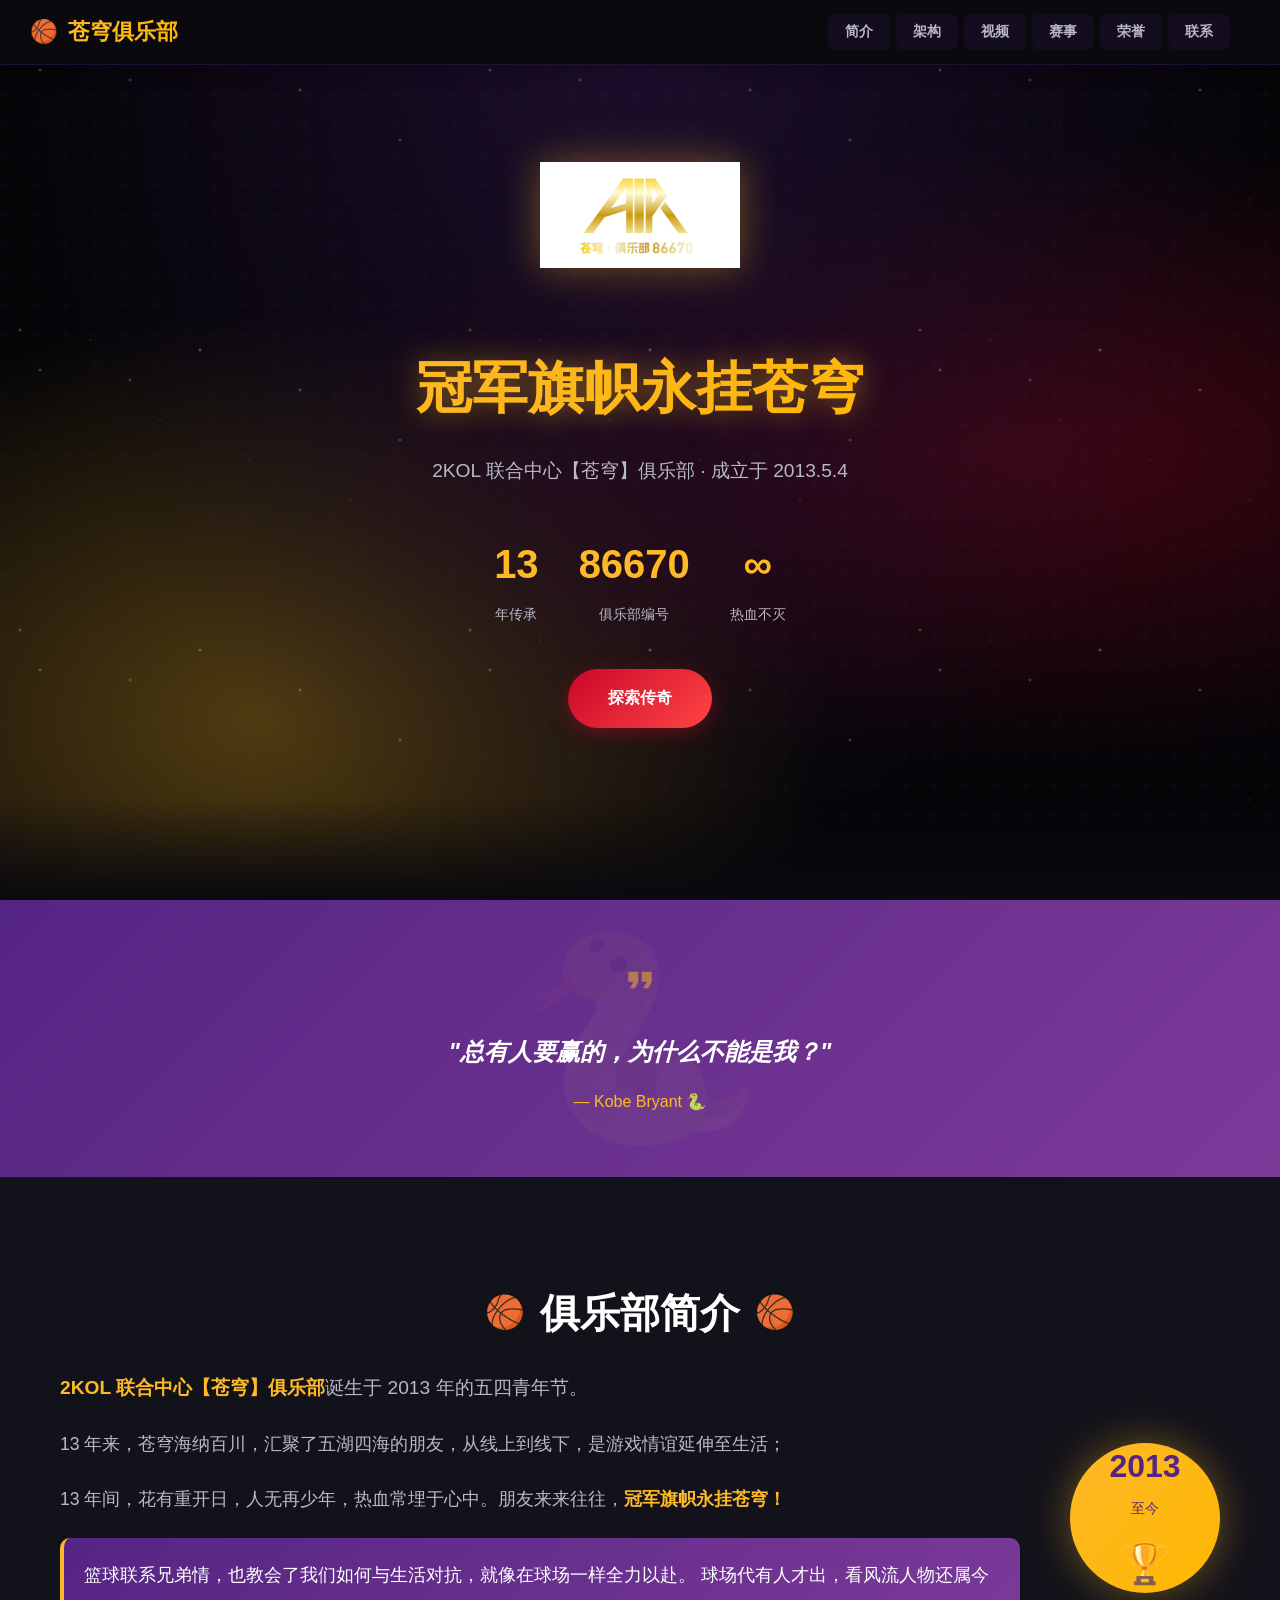
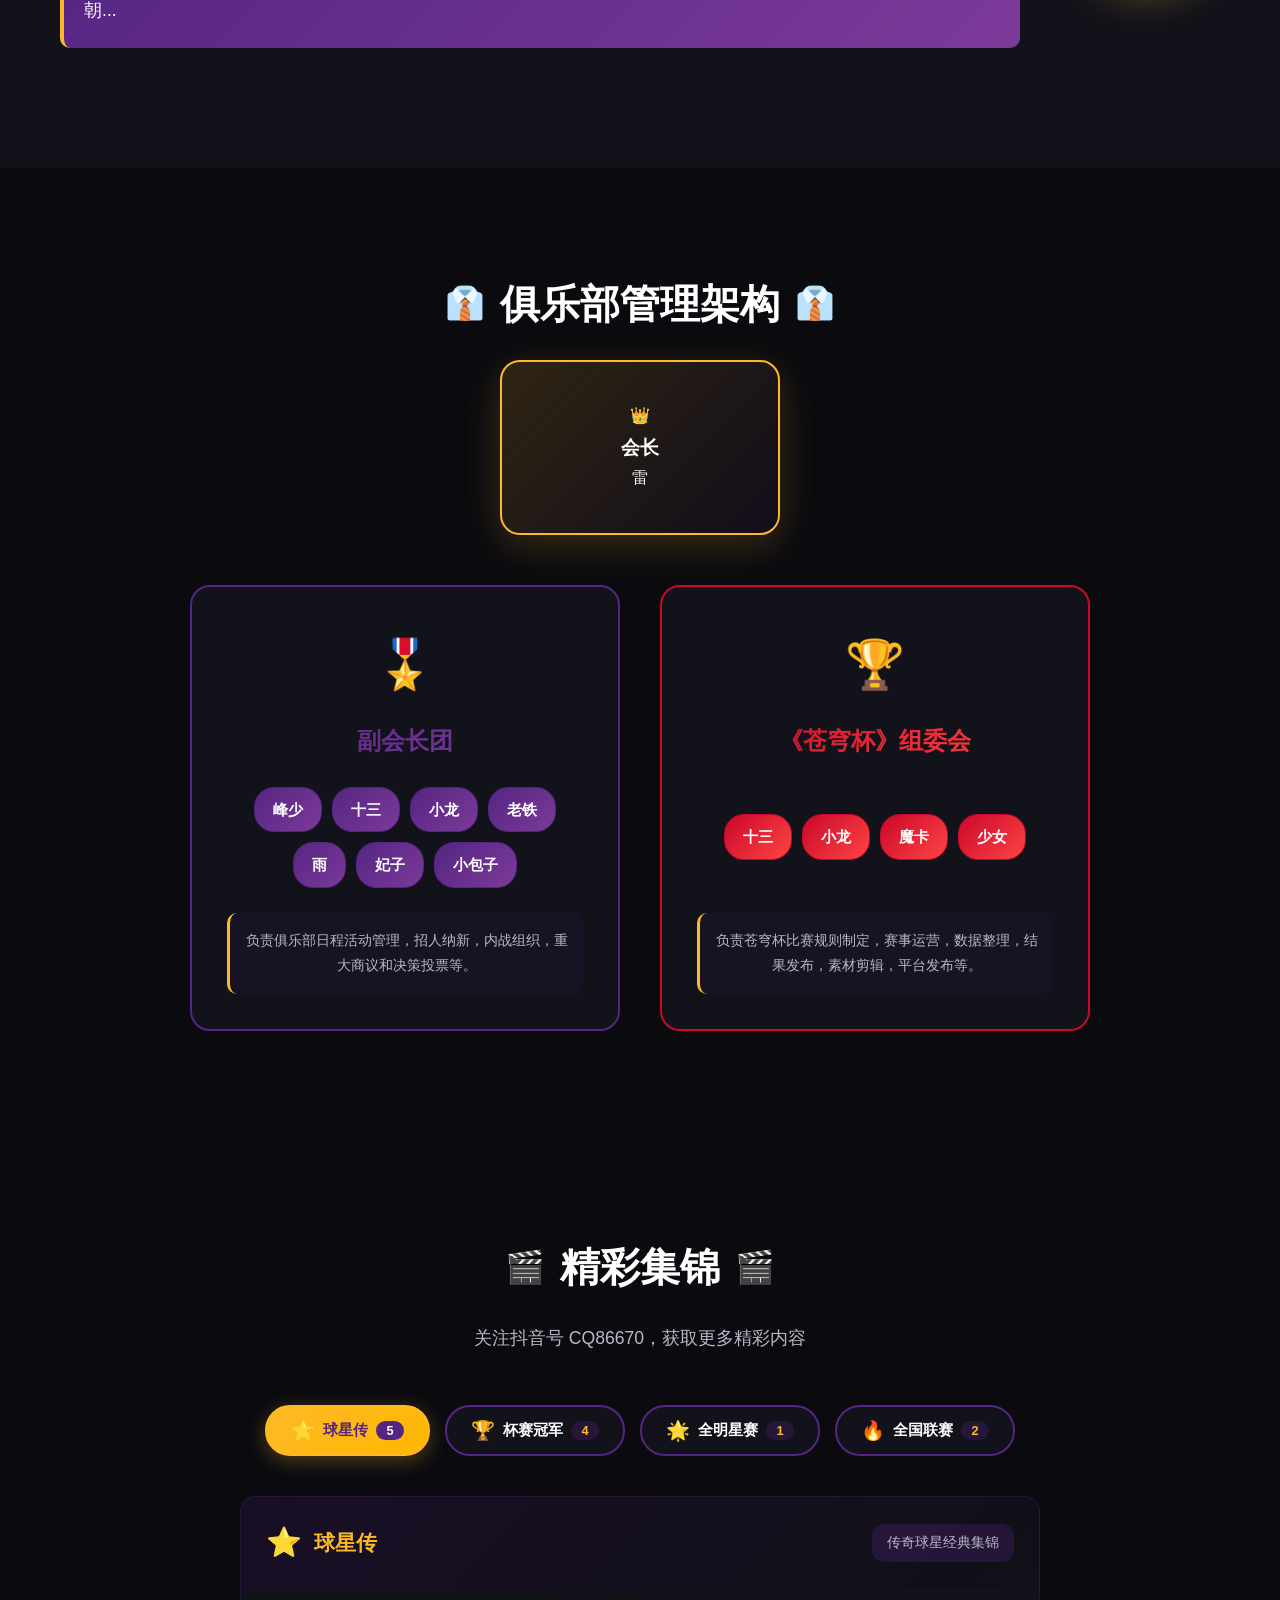
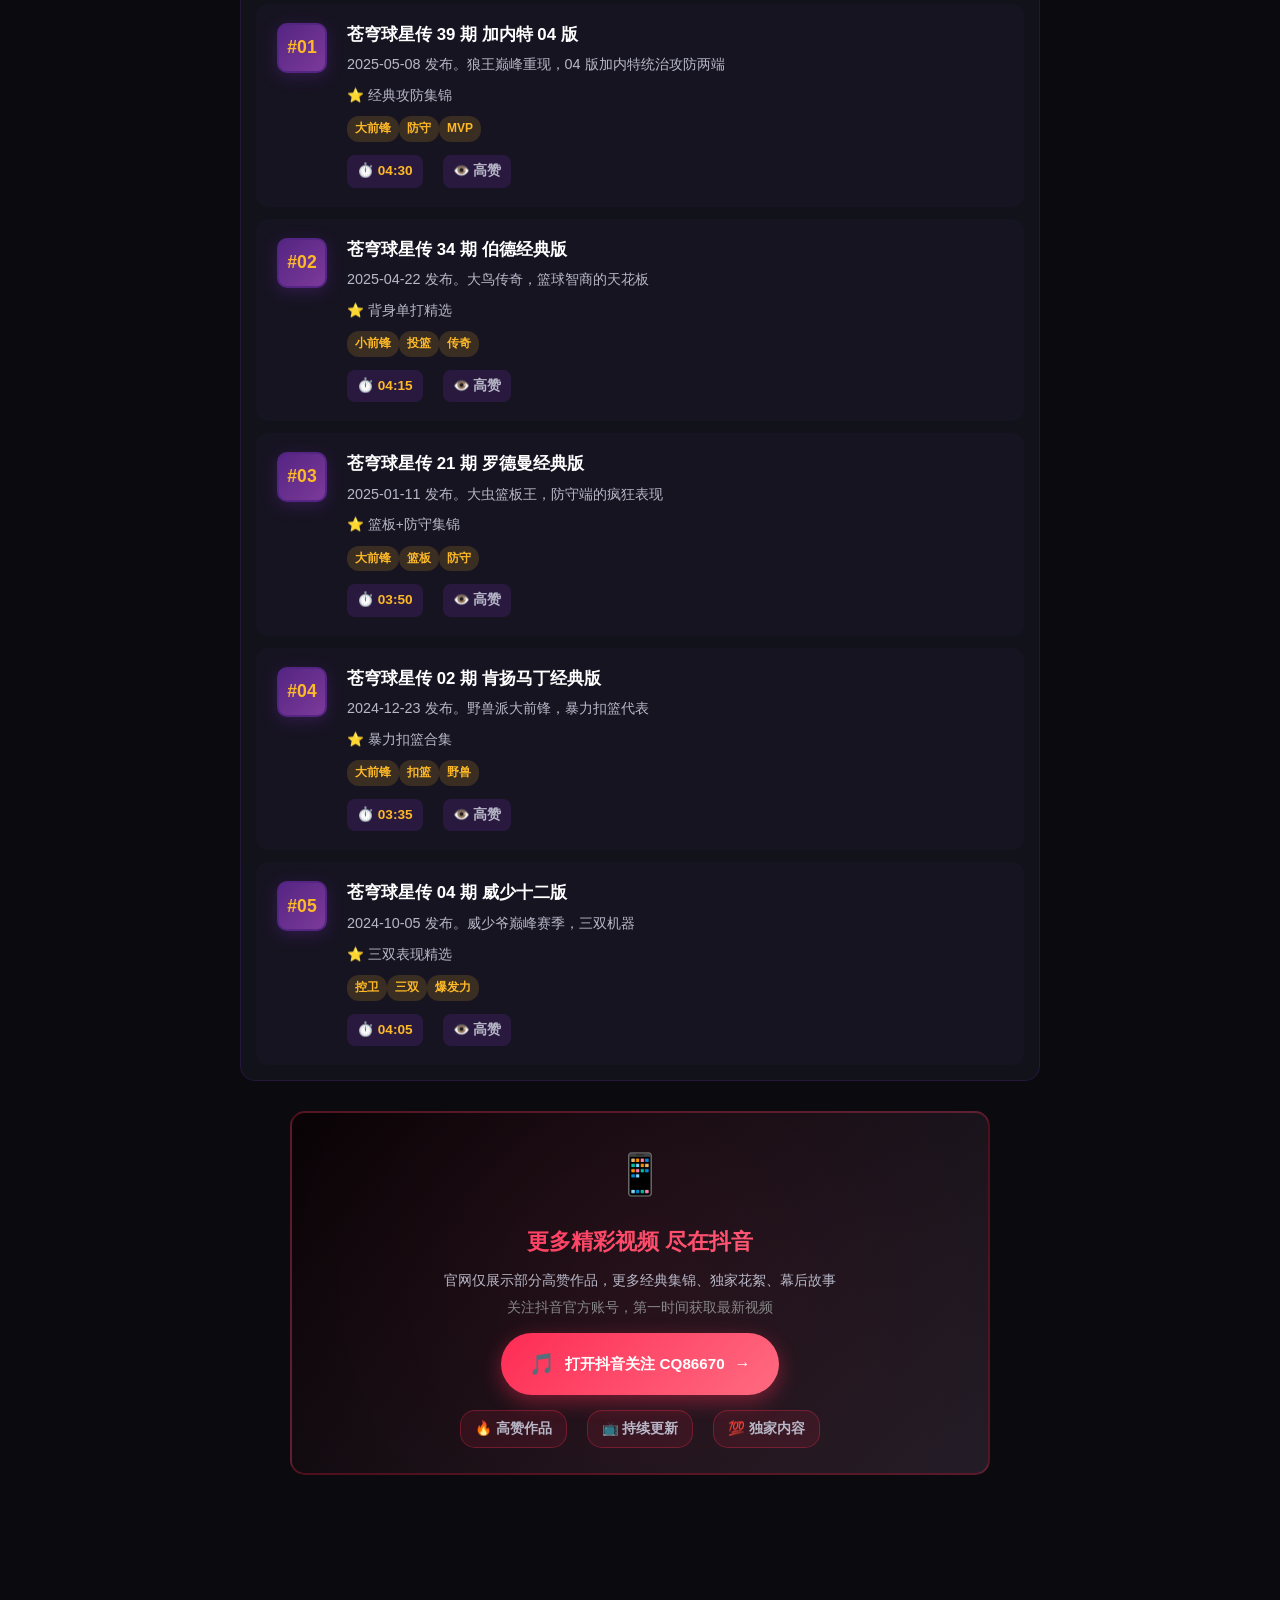
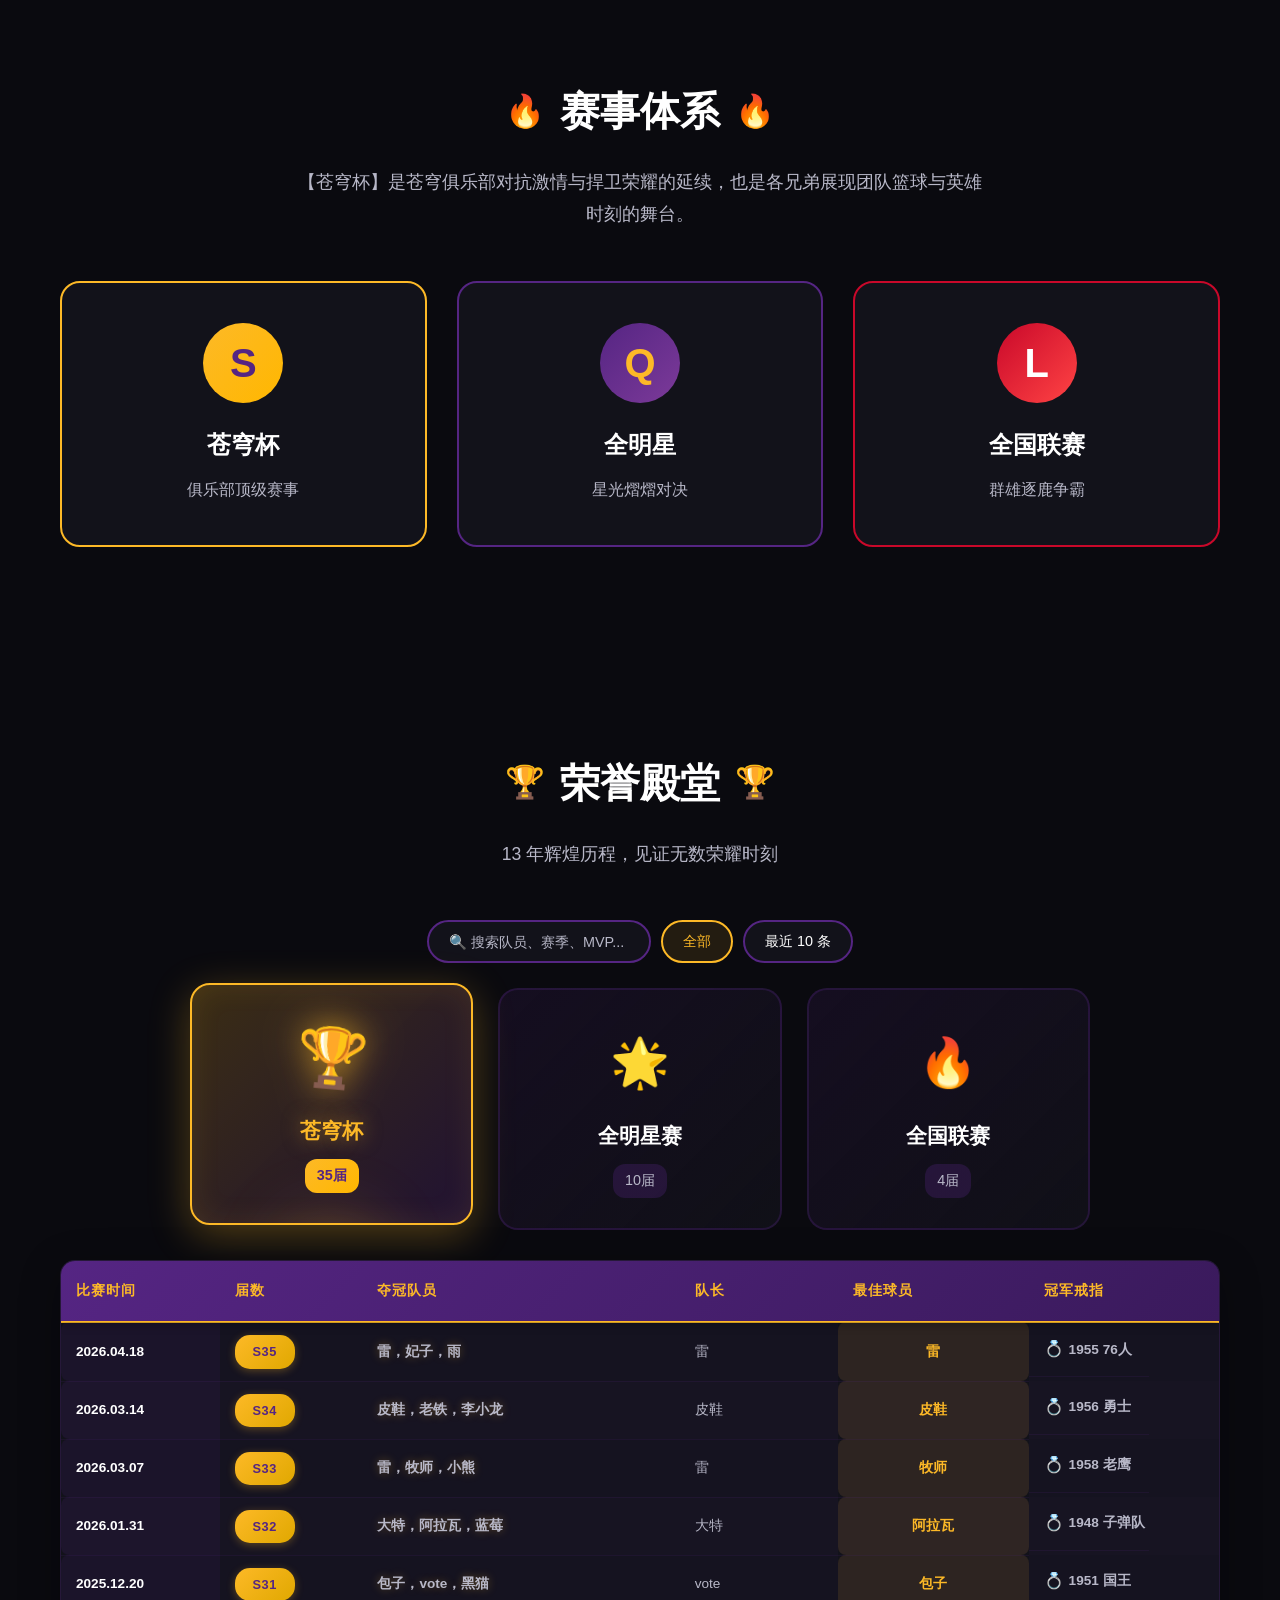
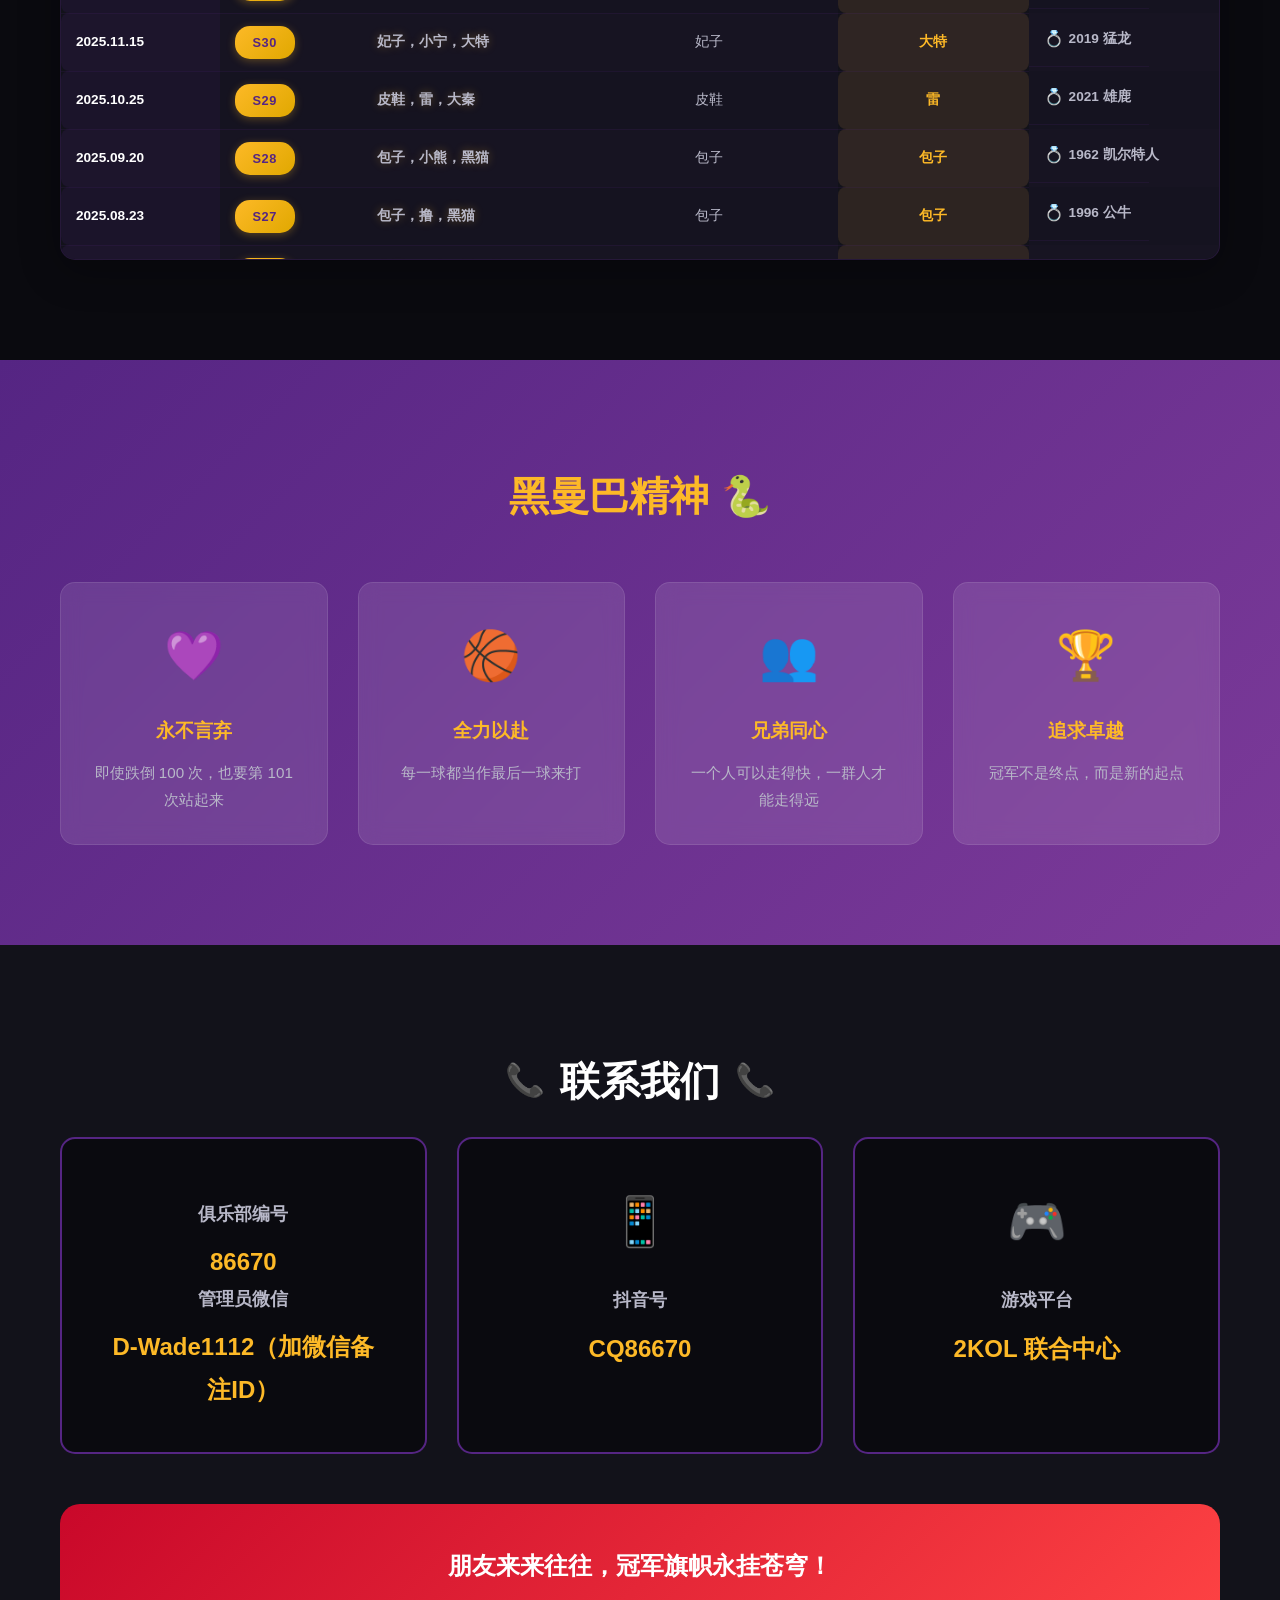
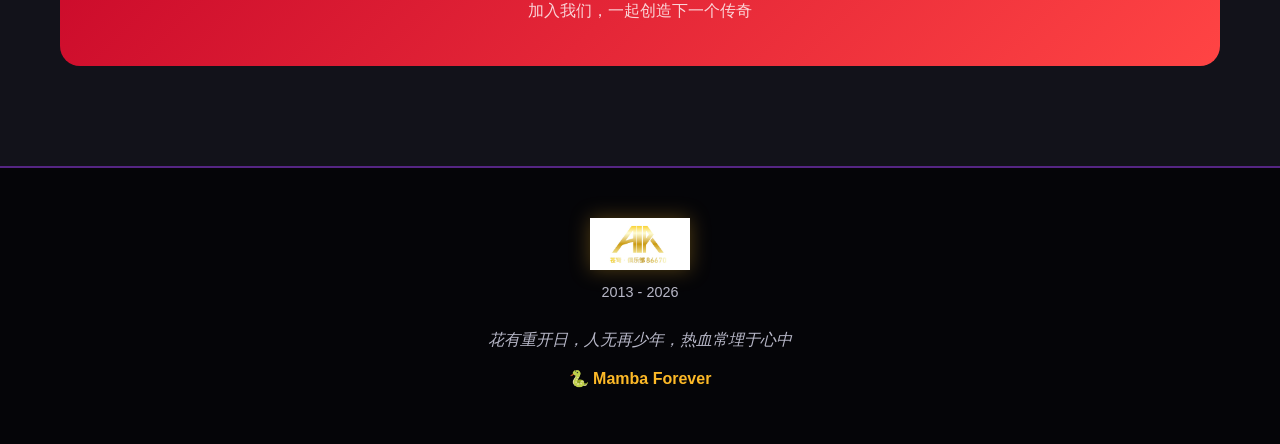
==== index.html @ 798efc1b "Update index.html" ====
<!DOCTYPE html>
<html lang="zh-CN">

<head>
    <meta charset="UTF-8">
    <meta name="viewport" content="width=device-width, initial-scale=1.0">
    <title>2KOL 联合中心【苍穹】俱乐部</title>
    <link rel="stylesheet" href="style.css">
</head>

<body>
    <!-- Loading Screen -->
    <div class="loading-screen" id="loadingScreen">
        <div class="loading-basketball">🏀</div>
        <div class="loading-text">苍穹俱乐部加载中...</div>
    </div>

    <!-- Scroll Progress Bar -->
    <div class="scroll-progress" id="scrollProgress"></div>

    <!-- Navigation Bar - 顶部固定导航 -->
    <nav class="navbar" id="navbar">
        <div class="nav-container">
            <div class="nav-logo" id="navLogo" role="button" tabindex="0" aria-label="返回首页顶部">
                <span>🏀</span>
                <span class="nav-text">苍穹俱乐部</span>
            </div>

            <!-- 右侧快速导航 -->
            <div class="nav-quick-links">
                <button class="quick-link" data-section="about" title="跳转到简介">简介</button>
                <button class="quick-link" data-section="structure" title="跳转到架构">架构</button>
                <button class="quick-link" data-section="videos" title="跳转到视频">视频</button>
                <button class="quick-link" data-section="tournaments" title="跳转到赛事">赛事</button>
                <button class="quick-link" data-section="honors" title="跳转到荣誉">荣誉</button>
                <button class="quick-link" data-section="contact" title="跳转到联系">联系</button>
            </div>

            <div class="nav-toggle" id="navToggle">
                <span></span>
                <span></span>
                <span></span>
            </div>
        </div>
    </nav>

    <!-- Back to Top Button -->
    <div class="back-to-top" id="backToTop" title="返回顶部">⬆️</div>

    <!-- Hero Section -->
    <header class="hero">
        <div class="hero-bg"></div>
        <div class="hero-overlay"></div>
        <div class="starry-sky"></div>
        <div class="particles" id="particles"></div>
        <div class="shooting-stars" id="shootingStars"></div>
        <div class="hero-content">
            <div class="logo-container">
                <img src="logo.jpg" alt="苍穹俱乐部 Logo" class="logo-img">
            </div>
            <h1 class="hero-title">冠军旗帜永挂苍穹</h1>
            <p class="hero-subtitle">2KOL 联合中心【苍穹】俱乐部 · 成立于 2013.5.4</p>
            <div class="hero-stats">
                <div class="stat">
                    <span class="stat-number">13</span>
                    <span class="stat-label">年传承</span>
                </div>
                <div class="stat">
                    <span class="stat-number">86670</span>
                    <span class="stat-label">俱乐部编号</span>
                </div>
                <div class="stat">
                    <span class="stat-number">∞</span>
                    <span class="stat-label">热血不灭</span>
                </div>
            </div>
            <a href="#about" class="cta-button">探索传奇</a>
        </div>
        <div class="mamba-trail"></div>
    </header>

    <!-- Mamba Quote Section -->
    <section id="mamba" class="mamba-quote">
        <div class="quote-content">
            <svg class="quote-icon" viewBox="0 0 24 24" fill="currentColor">
                <path d="M6 17h3l2-4V7H5v6h3zm8 0h3l2-4V7h-6v6h3z"/>
            </svg>
            <p class="quote-text">"总有人要赢的，为什么不能是我？"</p>
            <p class="quote-author">— Kobe Bryant 🐍</p>
        </div>
    </section>

    <!-- About Section -->
    <section id="about" class="about">
        <div class="container">
            <h2 class="section-title">
                <span class="title-icon">🏀</span> 俱乐部简介
                <span class="title-icon">🏀</span>
            </h2>
            <div class="about-content">
                <div class="about-text">
                    <p class="about-intro">
                        <strong>2KOL 联合中心【苍穹】俱乐部</strong>诞生于 2013 年的五四青年节。
                    </p>
                    <p>
                        13 年来，苍穹海纳百川，汇聚了五湖四海的朋友，从线上到线下，是游戏情谊延伸至生活；
                    </p>
                    <p>
                        13 年间，花有重开日，人无再少年，热血常埋于心中。朋友来来往往，<strong>冠军旗帜永挂苍穹！</strong>
                    </p>
                    <p class="highlight">
                        篮球联系兄弟情，也教会了我们如何与生活对抗，就像在球场一样全力以赴。 球场代有人才出，看风流人物还属今朝...
                    </p>
                </div>
                <div class="about-badge">
                    <div class="badge-inner">
                        <span class="badge-year">2013</span>
                        <span class="badge-text">至今</span>
                        <span class="badge-emblem">🏆</span>
                    </div>
                </div>
            </div>
        </div>
    </section>

    <!-- Structure Section -->
    <section id="structure" class="structure">
        <div class="container">
            <h2 class="section-title">
                <span class="title-icon">👔</span> 俱乐部管理架构
                <span class="title-icon">👔</span>
            </h2>
            <div class="structure-content">
                <!-- 会长 -->
                <div class="structure-president">
                    <div class="president-card">
                        <div class="role-icon">👑</div>
                        <h3 class="role-title">会长</h3>
                        <div class="member-name president">雷</div>
                    </div>
                </div>

                <!-- 副会长团和组委会并列 -->
                <div class="structure-organs">
                    <!-- 副会长团 -->
                    <div class="organ-box vice-president">
                        <div class="organ-header">
                            <div class="role-icon">🎖️</div>
                            <h3 class="role-title">副会长团</h3>
                        </div>
                        <div class="role-members">
                            <div class="member-chip vice-president">峰少</div>
                            <div class="member-chip vice-president">十三</div>
                            <div class="member-chip vice-president">小龙</div>
                            <div class="member-chip vice-president">老铁</div>
                            <div class="member-chip vice-president">雨</div>
                            <div class="member-chip vice-president">妃子</div>
                            <div class="member-chip vice-president">小包子</div>
                        </div>
                        <p class="role-desc">负责俱乐部日程活动管理，招人纳新，内战组织，重大商议和决策投票等。</p>
                    </div>

                    <!-- 《苍穹杯》组委会 -->
                    <div class="organ-box organizer">
                        <div class="organ-header">
                            <div class="role-icon">🏆</div>
                            <h3 class="role-title">《苍穹杯》组委会</h3>
                        </div>
                        <div class="role-members">
                            <div class="member-chip organizer">十三</div>
                            <div class="member-chip organizer">小龙</div>
                            <div class="member-chip organizer">魔卡</div>
                            <div class="member-chip organizer">少女</div>
                        </div>
                        <p class="role-desc">负责苍穹杯比赛规则制定，赛事运营，数据整理，结果发布，素材剪辑，平台发布等。</p>
                    </div>
                </div>
            </div>
        </div>
    </section>

    <!-- Video Gallery Section -->
    <section id="videos" class="videos">
        <div class="container">
            <h2 class="section-title">
                <span class="title-icon">🎬</span> 精彩集锦
                <span class="title-icon">🎬</span>
            </h2>
            <p class="section-desc">
                关注抖音号 CQ86670，获取更多精彩内容
            </p>

            <!-- Video Category Tabs -->
            <div class="video-tabs">
                <button class="tab-btn active" data-tab="stars">
                    <span class="tab-icon">⭐</span>
                    <span class="tab-text">球星传</span>
                    <span class="tab-count" id="video-stars-count">6</span>
                </button>
                <button class="tab-btn" data-tab="cup">
                    <span class="tab-icon">🏆</span>
                    <span class="tab-text">杯赛冠军</span>
                    <span class="tab-count" id="video-cup-count">5</span>
                </button>
                <button class="tab-btn" data-tab="allstar">
                    <span class="tab-icon">🌟</span>
                    <span class="tab-text">全明星赛</span>
                    <span class="tab-count" id="video-allstar-count">5</span>
                </button>
                <button class="tab-btn" data-tab="league">
                    <span class="tab-icon">🔥</span>
                    <span class="tab-text">全国联赛</span>
                    <span class="tab-count" id="video-league-count">5</span>
                </button>
            </div>

            <!-- Video Directory List -->
            <div class="video-directory">
                <!-- 球星传 -->
                <div class="tab-panel active" id="video-stars">
                    <div class="video-list-header">
                        <span class="list-icon">⭐</span>
                        <span class="list-title">球星传</span>
                        <span class="list-info">传奇球星经典集锦</span>
                    </div>
                    <div class="video-list" id="video-list-stars"></div>
                </div>

                <!-- 杯赛冠军 -->
                <div class="tab-panel" id="video-cup">
                    <div class="video-list-header">
                        <span class="list-icon">🏆</span>
                        <span class="list-title">杯赛冠军</span>
                        <span class="list-info">苍穹杯历届决赛集锦</span>
                    </div>
                    <div class="video-list" id="video-list-cup"></div>
                </div>

                <!-- 全明星赛 -->
                <div class="tab-panel" id="video-allstar">
                    <div class="video-list-header">
                        <span class="list-icon">🌟</span>
                        <span class="list-title">全明星赛</span>
                        <span class="list-info">Q1-Q10历届精彩集锦</span>
                    </div>
                    <div class="video-list" id="video-list-allstar"></div>
                </div>

                <!-- 全国联赛 -->
                <div class="tab-panel" id="video-league">
                    <div class="video-list-header">
                        <span class="list-icon">🔥</span>
                        <span class="list-title">全国联赛</span>
                        <span class="list-info">L1-L4 联赛精彩瞬间</span>
                    </div>
                    <div class="video-list" id="video-list-league"></div>
                </div>

                <!-- 抖音引导卡片 -->
                <div class="douyin-cta-card">
                    <div class="douyin-icon">📱</div>
                    <h3>更多精彩视频 尽在抖音</h3>
                    <p>官网仅展示部分高赞作品，更多经典集锦、独家花絮、幕后故事</p>
                    <p class="douyin-sub">关注抖音官方账号，第一时间获取最新视频</p>
                    <a href="https://www.douyin.com/jingxuan/search/CQ86670?aid=44cab2e8-ba33-4169-ae49-bb4937143051&type=general" target="_blank" rel="noopener" class="douyin-btn">
                        <span class="douyin-logo">🎵</span>
                        <span>打开抖音关注 CQ86670</span>
                        <span class="douyin-arrow">→</span>
                    </a>
                    <div class="douyin-stats">
                        <span class="stat-item">🔥 高赞作品</span>
                        <span class="stat-item">📺 持续更新</span>
                        <span class="stat-item">💯 独家内容</span>
                    </div>
                </div>
            </div>
        </div>
    </section>

    <!-- Tournaments Section -->
    <section id="tournaments" class="tournaments">
        <div class="container">
            <h2 class="section-title">
                <span class="title-icon">🔥</span> 赛事体系
                <span class="title-icon">🔥</span>
            </h2>
            <p class="section-desc">
                【苍穹杯】是苍穹俱乐部对抗激情与捍卫荣耀的延续，也是各兄弟展现团队篮球与英雄时刻的舞台。
            </p>
            <div class="tournament-grid">
                <div class="tournament-card tournament-s">
                    <div class="tournament-icon">S</div>
                    <h3>苍穹杯</h3>
                    <p>俱乐部顶级赛事</p>
                    <div class="tournament-glow"></div>
                </div>
                <div class="tournament-card tournament-q">
                    <div class="tournament-icon">Q</div>
                    <h3>全明星</h3>
                    <p>星光熠熠对决</p>
                    <div class="tournament-glow"></div>
                </div>
                <div class="tournament-card tournament-l">
                    <div class="tournament-icon">L</div>
                    <h3>全国联赛</h3>
                    <p>群雄逐鹿争霸</p>
                    <div class="tournament-glow"></div>
                </div>
            </div>
        </div>
    </section>

    <!-- Honors Section -->
    <section id="honors" class="honors">
        <div class="container">
            <h2 class="section-title">
                <span class="title-icon">🏆</span> 荣誉殿堂
                <span class="title-icon">🏆</span>
            </h2>
            <p class="section-desc">
                13 年辉煌历程，见证无数荣耀时刻
            </p>

            <!-- Honor Search & Filter -->
            <div class="honor-search-container">
                <input type="text" class="honor-search" id="honorSearch" placeholder="🔍 搜索队员、赛季、MVP...">
                <button class="honor-filter-btn active" data-filter="all">全部</button>
                <button class="honor-filter-btn" data-filter="recent">最近 10 条</button>
            </div>

            <!-- Honor Tabs - 卡片式切换 -->
            <div class="honor-tabs-card">
                <div class="honor-tab-card active" data-honor="cup">
                    <div class="tab-card-icon">🏆</div>
                    <div class="tab-card-title">苍穹杯</div>
                    <div class="tab-card-count" id="honor-cup-count">35 届</div>
                    <div class="tab-card-glow"></div>
                </div>
                <div class="honor-tab-card" data-honor="allstar">
                    <div class="tab-card-icon">🌟</div>
                    <div class="tab-card-title">全明星赛</div>
                    <div class="tab-card-count" id="honor-allstar-count">10 项</div>
                    <div class="tab-card-glow"></div>
                </div>
                <div class="honor-tab-card" data-honor="league">
                    <div class="tab-card-icon">🔥</div>
                    <div class="tab-card-title">全国联赛</div>
                    <div class="tab-card-count" id="honor-league-count">6 届</div>
                    <div class="tab-card-glow"></div>
                </div>
            </div>

            <!-- Honor Tables -->
            <div class="honor-tables">
                <!-- 苍穹杯荣誉表 -->
                <div class="honor-table-panel active" id="cup">
                    <div class="honor-table-wrapper">
                        <div class="table-responsive">
                            <table class="honor-table">
                                <thead></thead>
                                <tbody></tbody>
                            </table>
                        </div>
                    </div>
                </div>

                <!-- 全明星荣誉表 -->
                <div class="honor-table-panel" id="allstar">
                    <div class="honor-table-wrapper">
                        <div class="table-responsive">
                            <table class="honor-table">
                                <thead></thead>
                                <tbody></tbody>
                            </table>
                        </div>
                    </div>
                </div>

                <!-- 全国联赛荣誉表 -->
                <div class="honor-table-panel" id="league">
                    <div class="honor-table-wrapper">
                        <div class="table-responsive">
                            <table class="honor-table">
                                <thead></thead>
                                <tbody></tbody>
                            </table>
                        </div>
                    </div>
                </div>
            </div>
        </div>
    </section>

    <!-- Spirit Section -->
    <section id="spirit" class="spirit">
        <div class="container">
            <div class="spirit-content">
                <h2 class="spirit-title">黑曼巴精神 🐍</h2>
                <div class="spirit-grid">
                    <div class="spirit-item">
                        <span class="spirit-icon">💜</span>
                        <h4>永不言弃</h4>
                        <p>即使跌倒 100 次，也要第 101 次站起来</p>
                    </div>
                    <div class="spirit-item">
                        <span class="spirit-icon">🏀</span>
                        <h4>全力以赴</h4>
                        <p>每一球都当作最后一球来打</p>
                    </div>
                    <div class="spirit-item">
                        <span class="spirit-icon">👥</span>
                        <h4>兄弟同心</h4>
                        <p>一个人可以走得快，一群人才能走得远</p>
                    </div>
                    <div class="spirit-item">
                        <span class="spirit-icon">🏆</span>
                        <h4>追求卓越</h4>
                        <p>冠军不是终点，而是新的起点</p>
                    </div>
                </div>
            </div>
        </div>
    </section>

    <!-- Contact Section -->
    <section id="contact" class="contact">
        <div class="container">
            <h2 class="section-title">
                <span class="title-icon">📞</span> 联系我们
                <span class="title-icon">📞</span>
            </h2>
            <div class="contact-grid">
                <div class="contact-card">
                    <div class="contact-icon"></div>
                    <h3>俱乐部编号</h3>
                    <p class="contact-value">86670</p>
                    <h3>管理员微信</h3>
                    <p class="contact-value">D-Wade1112（加微信备注ID）</p>
                </div>
                <div class="contact-card">
                    <div class="contact-icon">📱</div>
                    <h3>抖音号</h3>
                    <p class="contact-value">CQ86670</p>
                </div>
                <div class="contact-card">
                    <div class="contact-icon">🎮</div>
                    <h3>游戏平台</h3>
                    <p class="contact-value">2KOL 联合中心</p>
                </div>
            </div>
            <div class="contact-cta">
                <p class="cta-text">朋友来来往往，冠军旗帜永挂苍穹！</p>
                <p class="cta-sub">加入我们，一起创造下一个传奇</p>
            </div>
        </div>
    </section>

    <!-- Footer -->
    <footer class="footer">
        <div class="container">
            <div class="footer-content">
                <div class="footer-logo">
                    <img src="logo.jpg" alt="苍穹俱乐部" class="footer-logo-img">
                    <span class="footer-year">2013 - 2026</span>
                </div>
                <p class="footer-text">花有重开日，人无再少年，热血常埋于心中</p>
                <p class="footer-mamba">🐍 Mamba Forever</p>
            </div>
        </div>
    </footer>

    <!-- Snake Animation -->
    <div class="snake-trail" id="snakeTrail"></div>

    <!-- Data & App -->
    <script src="data.js"></script>
    <script src="app.js"></script>
</body>

</html>
---- style.css ----
/**
 * ===========================================
 * 苍穹俱乐部官网 - 样式表
 * ===========================================
 * 版本：2.0
 * 最后更新：2026-04-02
 * 
 * 目录：
 * 1. CSS 变量
 * 2. 重置与基础样式
 * 3. 加载动画
 * 4. 导航栏
 * 5. Hero 区域
 * 6. 各功能区块
 * 7. 响应式设计
 */

/* ===== 1. CSS Variables ===== */
:root {
    --lakers-purple: #552583;
    --lakers-gold: #FDB927;
    --blood-red: #C9082A;
    --dark-bg: #0a0a0f;
    --darker-bg: #050508;
    --card-bg: #12121a;
    --text-primary: #ffffff;
    --text-secondary: #b8b8c8;
    --gradient-purple: linear-gradient(135deg, #552583 0%, #7c3a99 100%);
    --gradient-gold: linear-gradient(135deg, #FDB927 0%, #ffb700 100%);
    --gradient-fire: linear-gradient(135deg, #C9082A 0%, #ff4444 100%);
    --shadow-lg: 0 20px 60px rgba(0, 0, 0, 0.4);
    --shadow-glow: 0 0 40px rgba(253, 185, 39, 0.3);
}

/* ===== 2. Reset & Base ===== */
* {
    margin: 0;
    padding: 0;
    box-sizing: border-box;
}

html {
    scroll-behavior: smooth;
    scroll-padding-top: 80px; /* 导航栏高度 */
}

body {
    font-family: -apple-system, BlinkMacSystemFont, "Segoe UI", "Microsoft YaHei", "微软雅黑", sans-serif;
    background: var(--dark-bg);
    color: var(--text-primary);
    line-height: 1.8;
    /* 性能优化：启用 GPU 加速 */
    -webkit-font-smoothing: antialiased;
    -moz-osx-font-smoothing: grayscale;
    text-rendering: optimizeLegibility;
}

/* 可访问性：Skip Link */
.skip-link:focus {
    position: fixed;
    left: 20px;
    top: 20px;
    width: auto;
    height: auto;
    padding: 12px 24px;
    background: var(--lakers-gold);
    color: var(--lakers-purple);
    font-weight: 700;
    z-index: 99999;
    overflow: visible;
    text-decoration: none;
    border-radius: 8px;
    box-shadow: 0 4px 20px rgba(253, 185, 39, 0.4);
}

/* 可访问性：焦点样式 */
a:focus,
button:focus,
[tabindex]:focus {
    outline: 3px solid var(--lakers-gold);
    outline-offset: 2px;
}

/* 可访问性：减少动画 */
@media (prefers-reduced-motion: reduce) {
    *,
    *::before,
    *::after {
        animation-duration: 0.01ms !important;
        animation-iteration-count: 1 !important;
        transition-duration: 0.01ms !important;
        scroll-behavior: auto !important;
    }
}

/* 打印样式 */
@media print {
    .navbar,
    .back-to-top,
    .loading-screen,
    .scroll-progress,
    .snake-trail,
    .video-tabs,
    .honor-search-container {
        display: none !important;
    }
    
    body {
        background: white;
        color: black;
    }
    
    a {
        text-decoration: underline;
    }
}

/* 性能优化：减少重绘 */
.hero,
.navbar,
.back-to-top {
    will-change: transform;
}

/* 动画性能优化 */
.particle,
.shooting-star,
.starry-sky {
    will-change: transform, opacity;
    transform: translateZ(0);
    backface-visibility: hidden;
}

/* 表格滚动性能优化 */
.table-responsive {
    contain: layout style paint;
}

/* ===== 全国联赛分组样式 ===== */
.league-round-header {
    background: linear-gradient(90deg, rgba(201, 8, 42, 0.2) 0%, rgba(85, 37, 131, 0.15) 50%, rgba(201, 8, 42, 0.2) 100%);
    border-left: 4px solid var(--blood-red);
    border-right: 4px solid var(--blood-red);
}

.league-round-header td {
    padding: 15px 20px !important;
    text-align: center;
    background: transparent !important;
}

.round-badge {
    display: inline-block;
    background: linear-gradient(135deg, var(--blood-red) 0%, #ff4444 100%);
    color: white;
    padding: 6px 20px;
    border-radius: 20px;
    font-weight: 800;
    font-size: 0.95rem;
    letter-spacing: 1px;
    box-shadow: 0 4px 15px rgba(201, 8, 42, 0.4);
    margin-right: 15px;
}

.round-season {
    display: inline-block;
    color: var(--lakers-gold);
    font-weight: 700;
    font-size: 0.9rem;
    background: rgba(253, 185, 39, 0.1);
    padding: 6px 15px;
    border-radius: 15px;
    border: 1px solid rgba(253, 185, 39, 0.3);
}

/* 同一届的数据行样式统一 */
.league-row {
    transition: all 0.3s ease;
}

.league-row[data-round] {
    border-left: 3px solid transparent;
}

.league-row[data-round="1"] {
    border-left-color: rgba(201, 8, 42, 0.5);
}

.league-row[data-round="2"] {
    border-left-color: rgba(201, 8, 42, 0.6);
}

.league-row[data-round="3"] {
    border-left-color: rgba(201, 8, 42, 0.7);
}

.league-row[data-round="4"] {
    border-left-color: rgba(201, 8, 42, 0.8);
}

/* 每届之间的分隔 */
.league-round-header + .league-row {
    border-top: 2px solid rgba(201, 8, 42, 0.3);
}

/* 届内数据行背景交替 */
.league-row:nth-of-type(3n+1) {
    background: rgba(201, 8, 42, 0.08) !important;
}

.league-row:nth-of-type(3n+2) {
    background: rgba(201, 8, 42, 0.12) !important;
}

.league-row:nth-of-type(3n+3) {
    background: rgba(201, 8, 42, 0.16) !important;
}

/* 金银铜牌排名样式增强 */
.honor-table tbody tr.gold {
    background: linear-gradient(90deg, rgba(253, 185, 39, 0.15) 0%, rgba(253, 185, 39, 0.08) 100%) !important;
    border-left: 4px solid var(--lakers-gold);
}

.honor-table tbody tr.gold:hover {
    background: linear-gradient(90deg, rgba(253, 185, 39, 0.25) 0%, rgba(253, 185, 39, 0.15) 100%) !important;
    box-shadow: 0 4px 15px rgba(253, 185, 39, 0.2);
}

.honor-table tbody tr.silver {
    background: linear-gradient(90deg, rgba(192, 192, 192, 0.15) 0%, rgba(192, 192, 192, 0.08) 100%) !important;
    border-left: 4px solid #c0c0c0;
}

.honor-table tbody tr.silver:hover {
    background: linear-gradient(90deg, rgba(192, 192, 192, 0.25) 0%, rgba(192, 192, 192, 0.15) 100%) !important;
    box-shadow: 0 4px 15px rgba(192, 192, 192, 0.2);
}

.honor-table tbody tr.bronze {
    background: linear-gradient(90deg, rgba(205, 127, 50, 0.15) 0%, rgba(205, 127, 50, 0.08) 100%) !important;
    border-left: 4px solid #cd7f32;
}

.honor-table tbody tr.bronze:hover {
    background: linear-gradient(90deg, rgba(205, 127, 50, 0.25) 0%, rgba(205, 127, 50, 0.15) 100%) !important;
    box-shadow: 0 4px 15px rgba(205, 127, 50, 0.2);
}

/* 减少移动端动画提升性能 */
@media (prefers-reduced-motion: reduce) {
    *,
    *::before,
    *::after {
        animation-duration: 0.01ms !important;
        animation-iteration-count: 1 !important;
        transition-duration: 0.01ms !important;
        scroll-behavior: auto !important;
    }
}

/* ===== Loading Screen ===== */
.loading-screen {
    position: fixed;
    top: 0;
    left: 0;
    width: 100%;
    height: 100%;
    background: var(--darker-bg);
    display: flex;
    align-items: center;
    justify-content: center;
    z-index: 10000;
    transition: opacity 0.5s ease, visibility 0.5s ease;
}

.loading-screen.hidden {
    opacity: 0;
    visibility: hidden;
}

.loading-basketball {
    font-size: 4rem;
    animation: loadingBounce 1s ease-in-out infinite;
}

@keyframes loadingBounce {
    0%, 100% { transform: translateY(0) scale(1); }
    50% { transform: translateY(-30px) scale(1.1); }
}

.loading-text {
    position: absolute;
    bottom: 20%;
    font-size: 1.2rem;
    color: var(--lakers-gold);
    animation: pulse 1.5s ease-in-out infinite;
}

/* ===== Scroll Progress Bar ===== */
.scroll-progress {
    position: fixed;
    top: 0;
    left: 0;
    height: 3px;
    background: var(--gradient-gold);
    z-index: 10001;
    transition: width 0.1s ease;
}

/* ===== Navigation Bar - 顶部固定导航 ===== */
.navbar {
    position: fixed;
    top: 0;
    left: 0;
    right: 0;
    background: rgba(10, 10, 15, 0.98);
    backdrop-filter: blur(10px);
    z-index: 10000;
    border-bottom: 1px solid rgba(85, 37, 131, 0.3);
    transition: all 0.3s ease;
    box-shadow: 0 2px 20px rgba(0, 0, 0, 0.3);
}

.navbar.scrolled {
    background: rgba(5, 5, 8, 0.98);
    box-shadow: 0 5px 30px rgba(0, 0, 0, 0.5);
    border-bottom-color: rgba(253, 185, 39, 0.5);
}

.nav-container {
    max-width: 1400px;
    margin: 0 auto;
    padding: 12px 30px;
    display: flex;
    justify-content: space-between;
    align-items: center;
    gap: 20px;
}

.nav-logo {
    display: flex;
    align-items: center;
    gap: 10px;
    font-size: 1.4rem;
    font-weight: 700;
    color: var(--lakers-gold);
    cursor: pointer;
    transition: transform 0.3s;
    flex-shrink: 0;
}

.nav-logo:hover {
    transform: scale(1.05);
}

.nav-text {
    background: var(--gradient-gold);
    -webkit-background-clip: text;
    -webkit-text-fill-color: transparent;
    background-clip: text;
}

/* 主导航菜单 */
.nav-menu {
    display: flex;
    list-style: none;
    gap: 8px;
    margin: 0;
    padding: 0;
    flex: 1;
    justify-content: center;
}

.nav-menu li {
    position: relative;
}

.nav-menu a {
    color: var(--text-primary);
    text-decoration: none;
    font-weight: 600;
    padding: 10px 18px;
    border-radius: 8px;
    transition: all 0.3s ease;
    display: block;
    font-size: 0.95rem;
}

.nav-menu a::after {
    content: '';
    position: absolute;
    bottom: 0;
    left: 50%;
    transform: translateX(-50%);
    width: 0;
    height: 3px;
    background: var(--gradient-gold);
    transition: width 0.3s ease;
    border-radius: 2px 2px 0 0;
}

.nav-menu a:hover {
    color: var(--lakers-gold);
    background: rgba(253, 185, 39, 0.1);
}

.nav-menu a:hover::after {
    width: 80%;
}

.nav-menu a.active {
    color: var(--lakers-gold);
    background: rgba(253, 185, 39, 0.15);
}

.nav-menu a.active::after {
    width: 80%;
}

/* 右侧快速导航 - 纯文字专业形式 */
.nav-quick-links {
    display: flex;
    align-items: center;
    gap: 6px;
    flex-shrink: 0;
    margin-left: auto; /* 确保快速导航尽可能靠右 */
}

.quick-link {
    padding: 8px 16px;
    background: rgba(85, 37, 131, 0.15);
    border: 1px solid transparent;
    border-radius: 8px;
    color: var(--text-secondary);
    font-size: 0.85rem;
    font-weight: 600;
    cursor: pointer;
    transition: all 0.25s cubic-bezier(0.4, 0, 0.2, 1);
    position: relative;
    overflow: hidden;
}

/* 金色光效动画 */
.quick-link::before {
    content: '';
    position: absolute;
    top: 0;
    left: -100%;
    width: 100%;
    height: 100%;
    background: linear-gradient(90deg, transparent, rgba(253, 185, 39, 0.15), transparent);
    transition: left 0.5s ease;
}

.quick-link:hover::before {
    left: 100%;
}

.quick-link:hover {
    background: rgba(253, 185, 39, 0.1);
    border-color: rgba(253, 185, 39, 0.3);
    color: var(--lakers-gold);
    transform: translateY(-2px);
    box-shadow: 0 4px 12px rgba(253, 185, 39, 0.15);
}

.quick-link.active {
    background: var(--gradient-gold);
    border-color: var(--lakers-gold);
    color: var(--lakers-purple);
    font-weight: 700;
    box-shadow: 0 4px 12px rgba(253, 185, 39, 0.3);
}

/* 点击动画 */
.quick-link:active {
    transform: translateY(0) scale(0.96);
}

/* Mobile Menu */
@media (max-width: 768px) {
    .nav-container {
        padding: 10px 15px;
    }
    
    .nav-logo {
        font-size: 1.2rem;
    }
    
    /* 修复移动端导航栏无法滑动的问题 */
    .nav-menu {
        position: fixed;
        top: 60px;
        left: 0;
        right: 0;
        background: rgba(10, 10, 15, 0.98);
        flex-direction: row;
        padding: 12px 16px;
        gap: 10px;
        transition: all 0.3s ease;
        border-bottom: 1px solid rgba(85, 37, 131, 0.3);
        overflow-x: auto;
        overflow-y: hidden;
        -webkit-overflow-scrolling: touch;
        white-space: nowrap;
        max-height: calc(100vh - 60px);
        scrollbar-width: thin;
        scrollbar-color: var(--lakers-purple) var(--dark-bg);
        /* 确保容器可以正确滚动 */
        display: flex;
        align-items: center;
        z-index: 9999;
        /* 防止iOS上的bounce效果 */
        -webkit-overflow-scrolling: touch;
        overscroll-behavior-x: contain;
    }
    
    .nav-menu::-webkit-scrollbar {
        height: 5px;
    }
    
    .nav-menu::-webkit-scrollbar-track {
        background: var(--dark-bg);
        border-radius: 2px;
    }
    
    .nav-menu::-webkit-scrollbar-thumb {
        background: linear-gradient(135deg, var(--lakers-purple), var(--lakers-gold));
        border-radius: 2px;
    }
    
    .nav-menu.active {
        left: 0;
        right: 0;
        top: 60px;
        bottom: auto;
        flex-direction: row;
        padding: 12px 16px;
        overflow-x: auto;
        overflow-y: hidden;
        display: flex;
        align-items: center;
        overscroll-behavior-x: contain;
    }
    
    .nav-menu li {
        display: inline-block;
        flex: 0 0 auto;
        width: auto;
    }
    
    .nav-menu a {
        padding: 8px 14px;
        font-size: 0.9rem;
        white-space: nowrap;
        min-width: 60px;
        text-align: center;
    }

    .nav-toggle {
        display: flex;
    }
}

.container {
    max-width: 1200px;
    margin: 0 auto;
    padding: 0 20px;
}

/* ===== Hero Section ===== */
.hero {
    position: relative;
    min-height: 100vh;
    display: flex;
    align-items: center;
    justify-content: center;
    overflow: hidden;
    background: var(--darker-bg);
}

.hero::after {
    content: '';
    position: absolute;
    bottom: 0;
    left: 0;
    right: 0;
    height: 100px;
    background: linear-gradient(to bottom, transparent, var(--dark-bg));
    pointer-events: none;
}

.hero-bg {
    position: absolute;
    top: 0;
    left: 0;
    right: 0;
    bottom: 0;
    background: 
        radial-gradient(ellipse at 50% 0%, var(--lakers-purple) 0%, transparent 70%),
        radial-gradient(ellipse at 80% 50%, var(--blood-red) 0%, transparent 50%),
        radial-gradient(ellipse at 20% 80%, var(--lakers-gold) 0%, transparent 40%);
    opacity: 0.3;
    animation: pulse 4s ease-in-out infinite;
}

@keyframes pulse {
    0%, 100% { opacity: 0.3; }
    50% { opacity: 0.5; }
}

.hero-overlay {
    position: absolute;
    top: 0;
    left: 0;
    right: 0;
    bottom: 0;
    background: url("data:image/svg+xml,%3Csvg width='60' height='60' viewBox='0 0 60 60' xmlns='http://www.w3.org/2000/svg'%3E%3Cg fill='none' fill-rule='evenodd'%3E%3Cg fill='%23552583' fill-opacity='0.05'%3E%3Cpath d='M36 34v-4h-2v4h-4v2h4v4h2v-4h4v-2h-4zm0-30V0h-2v4h-4v2h4v4h2V6h4V4h-4zM6 34v-4H4v4H0v2h4v4h2v-4h4v-2H6zM6 4V0H4v4H0v2h4v4h2V6h4V4H6z'/%3E%3C/g%3E%3C/g%3E%3C/svg%3E");
}

/* ===== 星星动画背景 ===== */
.particles {
    position: absolute;
    top: 0;
    left: 0;
    width: 100%;
    height: 100%;
    overflow: hidden;
    pointer-events: none;
    z-index: 1;
}

.particle {
    position: absolute;
    background: radial-gradient(circle, var(--lakers-gold) 0%, transparent 70%);
    border-radius: 50%;
    opacity: 0;
    animation: particleFloat 15s infinite, starTwinkle 3s ease-in-out infinite;
}

@keyframes particleFloat {
    0%, 100% {
        transform: translateY(0) translateX(0);
        opacity: 0;
    }
    10% {
        opacity: 0.3;
    }
    90% {
        opacity: 0.3;
    }
    100% {
        transform: translateY(-100vh) translateX(50px);
        opacity: 0;
    }
}

/* 星星闪烁效果 */
@keyframes starTwinkle {
    0%, 100% { 
        opacity: 0.2; 
        transform: scale(1);
        box-shadow: 0 0 5px rgba(253, 185, 39, 0.3);
    }
    50% { 
        opacity: 0.8; 
        transform: scale(1.2);
        box-shadow: 0 0 15px rgba(253, 185, 39, 0.8), 0 0 30px rgba(253, 185, 39, 0.4);
    }
}

/* 流星效果 */
.shooting-star {
    position: absolute;
    width: 4px;
    height: 4px;
    background: linear-gradient(135deg, var(--lakers-gold), transparent);
    border-radius: 50%;
    box-shadow: 0 0 10px var(--lakers-gold), 0 0 20px var(--lakers-gold);
    animation: shootingStar 3s linear infinite;
    opacity: 0;
}

@keyframes shootingStar {
    0% {
        opacity: 0;
        transform: translateX(0) translateY(0);
    }
    10% {
        opacity: 1;
    }
    30% {
        opacity: 1;
        transform: translateX(-300px) translateY(300px);
    }
    100% {
        opacity: 0;
        transform: translateX(-300px) translateY(300px);
    }
}

/* 星空背景层 */
.starry-sky {
    position: absolute;
    top: 0;
    left: 0;
    width: 100%;
    height: 100%;
    background-image: 
        radial-gradient(2px 2px at 20px 30px, rgba(253, 185, 39, 0.8), transparent),
        radial-gradient(2px 2px at 40px 70px, rgba(255, 255, 255, 0.6), transparent),
        radial-gradient(1px 1px at 90px 40px, rgba(253, 185, 39, 0.7), transparent),
        radial-gradient(2px 2px at 130px 80px, rgba(255, 255, 255, 0.5), transparent),
        radial-gradient(1px 1px at 160px 120px, rgba(253, 185, 39, 0.6), transparent),
        radial-gradient(2px 2px at 200px 50px, rgba(255, 255, 255, 0.7), transparent),
        radial-gradient(1px 1px at 250px 160px, rgba(253, 185, 39, 0.5), transparent),
        radial-gradient(2px 2px at 300px 90px, rgba(255, 255, 255, 0.6), transparent),
        radial-gradient(1px 1px at 350px 200px, rgba(253, 185, 39, 0.7), transparent),
        radial-gradient(2px 2px at 400px 140px, rgba(255, 255, 255, 0.5), transparent);
    background-size: 450px 300px;
    animation: twinkleSky 5s ease-in-out infinite;
    opacity: 0.6;
    pointer-events: none;
}

@keyframes twinkleSky {
    0%, 100% { opacity: 0.4; }
    50% { opacity: 0.8; }
}

.hero-content {
    position: relative;
    z-index: 10;
    text-align: center;
    padding: 40px 20px;
}

.logo-container {
    margin-bottom: 30px;
}

.logo {
    display: inline-block;
    padding: 20px 40px;
    background: var(--gradient-purple);
    border: 3px solid var(--lakers-gold);
    border-radius: 10px;
    box-shadow: 
        0 0 30px rgba(85, 37, 131, 0.5),
        0 0 60px rgba(253, 185, 39, 0.3);
    animation: glow 2s ease-in-out infinite;
    transition: transform 0.3s, box-shadow 0.3s;
}

.logo:hover {
    transform: scale(1.05);
    box-shadow: 
        0 0 50px rgba(85, 37, 131, 0.8),
        0 0 90px rgba(253, 185, 39, 0.6);
}

.logo-img {
    max-width: 200px;
    height: auto;
    margin-bottom: 30px;
    filter: drop-shadow(0 0 20px rgba(253, 185, 39, 0.4));
    transition: transform 0.3s, filter 0.3s;
    animation: logoFloat 3s ease-in-out infinite;
    cursor: pointer;
}

.logo-img:hover {
    transform: scale(1.1) rotate(5deg);
    filter: drop-shadow(0 0 40px rgba(253, 185, 39, 0.8));
}

@keyframes logoFloat {
    0%, 100% { transform: translateY(0); }
    50% { transform: translateY(-10px); }
}

@keyframes glow {
    0%, 100% { box-shadow: 0 0 30px rgba(85, 37, 131, 0.5), 0 0 60px rgba(253, 185, 39, 0.3); }
    50% { box-shadow: 0 0 50px rgba(85, 37, 131, 0.8), 0 0 90px rgba(253, 185, 39, 0.5); }
}

.logo-text {
    display: block;
    font-size: 3rem;
    font-weight: 900;
    color: var(--lakers-gold);
    text-shadow: 2px 2px 4px rgba(0, 0, 0, 0.5);
}

.logo-sub {
    display: block;
    font-size: 0.9rem;
    color: var(--text-primary);
    letter-spacing: 4px;
    margin-top: 5px;
}

.hero-title {
    font-size: 3.5rem;
    font-weight: 900;
    margin-bottom: 15px;
    background: var(--gradient-gold);
    -webkit-background-clip: text;
    -webkit-text-fill-color: transparent;
    background-clip: text;
    text-shadow: 0 0 30px rgba(253, 185, 39, 0.5);
    animation: slideUp 1s ease-out;
}

@keyframes slideUp {
    from {
        opacity: 0;
        transform: translateY(30px);
    }
    to {
        opacity: 1;
        transform: translateY(0);
    }
}

.hero-subtitle {
    font-size: 1.2rem;
    color: var(--text-secondary);
    margin-bottom: 40px;
    animation: slideUp 1s ease-out 0.2s both;
}

.hero-stats {
    display: flex;
    justify-content: center;
    gap: 40px;
    margin-bottom: 40px;
    animation: slideUp 1s ease-out 0.4s both;
}

.stat {
    text-align: center;
}

.stat-number {
    display: block;
    font-size: 2.5rem;
    font-weight: 900;
    color: var(--lakers-gold);
}

.stat-label {
    font-size: 0.9rem;
    color: var(--text-secondary);
}

.cta-button {
    display: inline-block;
    padding: 15px 40px;
    background: var(--gradient-fire);
    color: white;
    text-decoration: none;
    font-weight: 700;
    border-radius: 50px;
    transition: all 0.3s ease;
    box-shadow: 0 5px 20px rgba(201, 8, 42, 0.4);
    animation: slideUp 1s ease-out 0.6s both, pulse 2s ease-in-out infinite;
    position: relative;
    overflow: hidden;
}

.cta-button::before {
    content: '';
    position: absolute;
    top: 0;
    left: -100%;
    width: 100%;
    height: 100%;
    background: linear-gradient(90deg, transparent, rgba(255, 255, 255, 0.3), transparent);
    transition: left 0.5s ease;
}

.cta-button:hover::before {
    left: 100%;
}

.cta-button:hover {
    transform: translateY(-5px) scale(1.05);
    box-shadow: 0 15px 40px rgba(201, 8, 42, 0.6);
}

/* ===== Mamba Quote Section ===== */
.mamba-quote {
    background: var(--gradient-purple);
    padding: 60px 20px;
    text-align: center;
    position: relative;
    overflow: hidden;
}

.mamba-quote::before {
    content: '🐍';
    position: absolute;
    font-size: 200px;
    opacity: 0.05;
    top: 50%;
    left: 50%;
    transform: translate(-50%, -50%);
    animation: snakePulse 3s ease-in-out infinite;
}

@keyframes snakePulse {
    0%, 100% { opacity: 0.05; transform: translate(-50%, -50%) scale(1); }
    50% { opacity: 0.1; transform: translate(-50%, -50%) scale(1.1); }
}

.quote-content {
    position: relative;
    z-index: 1;
    max-width: 600px;
    margin: 0 auto;
}

.quote-icon {
    width: 40px;
    height: 40px;
    color: var(--lakers-gold);
    margin-bottom: 20px;
    opacity: 0.5;
}

.quote-text {
    font-size: 1.5rem;
    font-weight: 700;
    font-style: italic;
    margin-bottom: 15px;
    color: var(--text-primary);
}

.quote-author {
    font-size: 1rem;
    color: var(--lakers-gold);
}

/* ===== Section Titles ===== */
.section-title {
    font-size: 2.5rem;
    font-weight: 900;
    text-align: center;
    margin-bottom: 20px;
    display: flex;
    align-items: center;
    justify-content: center;
    gap: 15px;
}

.title-icon {
    font-size: 2rem;
}

.section-desc {
    text-align: center;
    color: var(--text-secondary);
    max-width: 700px;
    margin: 0 auto 50px;
    font-size: 1.1rem;
}

/* ===== Structure Section ===== */
.structure {
    padding: 100px 0;
    background: var(--dark-bg);
}

.structure-content {
    max-width: 900px;
    margin: 0 auto;
}

/* 会长区域 */
.structure-president {
    display: flex;
    justify-content: center;
    margin-bottom: 50px;
}

.president-card {
    background: linear-gradient(135deg, rgba(253, 185, 39, 0.15) 0%, rgba(85, 37, 131, 0.1) 100%);
    border: 2px solid var(--lakers-gold);
    border-radius: 20px;
    padding: 40px 60px;
    text-align: center;
    min-width: 280px;
    box-shadow: 0 10px 40px rgba(253, 185, 39, 0.2);
    transition: all 0.3s ease;
}

.president-card:hover {
    transform: translateY(-5px);
    box-shadow: 0 15px 50px rgba(253, 185, 39, 0.3);
}

/* 组织框区域 */
.structure-organs {
    display: grid;
    grid-template-columns: repeat(2, 1fr);
    gap: 40px;
}

.organ-box {
    background: var(--card-bg);
    border-radius: 20px;
    padding: 35px;
    text-align: center;
    transition: all 0.3s ease;
    min-height: 380px;
    display: flex;
    flex-direction: column;
}

.organ-box.vice-president {
    border: 2px solid var(--lakers-purple);
}

.organ-box.organizer {
    border: 2px solid var(--blood-red);
}

.organ-box:hover {
    transform: translateY(-5px);
}

.organ-box.vice-president:hover {
    box-shadow: 0 15px 40px rgba(85, 37, 131, 0.3);
}

.organ-box.organizer:hover {
    box-shadow: 0 15px 40px rgba(201, 8, 42, 0.3);
}

.organ-header {
    margin-bottom: 25px;
}

.organ-header .role-icon {
    font-size: 3rem;
    display: block;
    margin-bottom: 10px;
}

.organ-header .role-title {
    font-size: 1.5rem;
    font-weight: 900;
    margin: 0;
}

.organ-box.vice-president .role-title {
    background: var(--gradient-purple);
    -webkit-background-clip: text;
    -webkit-text-fill-color: transparent;
    background-clip: text;
}

.organ-box.organizer .role-title {
    background: var(--gradient-fire);
    -webkit-background-clip: text;
    -webkit-text-fill-color: transparent;
    background-clip: text;
}

/* 成员标签 */
.role-members {
    display: flex;
    flex-wrap: wrap;
    justify-content: center;
    gap: 10px;
    margin-bottom: 25px;
    flex: 1;
    align-content: center;
}

.member-chip {
    padding: 8px 18px;
    border-radius: 20px;
    font-size: 0.95rem;
    font-weight: 600;
    color: white;
    transition: all 0.3s ease;
    cursor: pointer;
}

.member-chip:hover {
    transform: scale(1.08);
}

.member-chip.vice-president {
    background: var(--gradient-purple);
    border: 1px solid var(--lakers-purple);
}

.member-chip.organizer {
    background: var(--gradient-fire);
    border: 1px solid var(--blood-red);
}

.member-chip.president {
    background: var(--gradient-gold);
    color: var(--lakers-purple);
    font-size: 1.3rem;
    padding: 12px 30px;
}

/* 职责描述 */
.role-desc {
    font-size: 0.9rem;
    color: var(--text-secondary);
    line-height: 1.8;
    padding: 15px;
    background: rgba(85, 37, 131, 0.1);
    border-radius: 10px;
    border-left: 3px solid var(--lakers-gold);
    margin-top: auto;
}

/* ===== About Section ===== */
.about {
    padding: 100px 0;
    background: var(--card-bg);
}

.about-content {
    display: grid;
    grid-template-columns: 1fr auto;
    gap: 50px;
    align-items: center;
}

.about-text p {
    margin-bottom: 20px;
    font-size: 1.1rem;
    color: var(--text-secondary);
    line-height: 2;
}

.about-text strong {
    color: var(--lakers-gold);
}

.about-intro {
    font-size: 1.2rem !important;
}

.highlight {
    background: var(--gradient-purple);
    padding: 20px;
    border-radius: 10px;
    border-left: 4px solid var(--lakers-gold);
    color: var(--text-primary) !important;
}

.about-badge {
    flex-shrink: 0;
}

.badge-inner {
    width: 150px;
    height: 150px;
    background: var(--gradient-gold);
    border-radius: 50%;
    display: flex;
    flex-direction: column;
    align-items: center;
    justify-content: center;
    box-shadow: 0 0 40px rgba(253, 185, 39, 0.4);
    animation: rotate 20s linear infinite;
}

@keyframes rotate {
    from { transform: rotate(0deg); }
    to { transform: rotate(360deg); }
}

.badge-year {
    font-size: 2rem;
    font-weight: 900;
    color: var(--lakers-purple);
}

.badge-text {
    font-size: 0.9rem;
    color: var(--lakers-purple);
}

.badge-emblem {
    font-size: 2.5rem;
    margin-top: 5px;
}

/* ===== Tournaments Section ===== */
.tournaments {
    padding: 100px 0;
    background: var(--dark-bg);
}

.tournament-grid {
    display: grid;
    grid-template-columns: repeat(3, 1fr);
    gap: 30px;
    margin-top: 50px;
}

.tournament-card {
    position: relative;
    padding: 40px 30px;
    background: var(--card-bg);
    border-radius: 20px;
    text-align: center;
    overflow: hidden;
    transition: all 0.3s ease;
    border: 2px solid transparent;
    transform-style: preserve-3d;
}

.tournament-card::before {
    content: '';
    position: absolute;
    top: -50%;
    left: -50%;
    width: 200%;
    height: 200%;
    background: radial-gradient(circle, rgba(253, 185, 39, 0.1) 0%, transparent 70%);
    opacity: 0;
    transition: opacity 0.4s ease;
    pointer-events: none;
}

.tournament-card:hover::before {
    opacity: 1;
}

.tournament-s {
    border-color: var(--lakers-gold);
}

.tournament-s:hover {
    box-shadow: 0 20px 40px rgba(253, 185, 39, 0.3);
}

.tournament-q {
    border-color: var(--lakers-purple);
}

.tournament-q:hover {
    box-shadow: 0 20px 40px rgba(85, 37, 131, 0.3);
}

.tournament-l {
    border-color: var(--blood-red);
}

.tournament-l:hover {
    box-shadow: 0 20px 40px rgba(201, 8, 42, 0.3);
}

.tournament-icon {
    width: 80px;
    height: 80px;
    margin: 0 auto 20px;
    border-radius: 50%;
    display: flex;
    align-items: center;
    justify-content: center;
    font-size: 2.5rem;
    font-weight: 900;
}

.tournament-s .tournament-icon {
    background: var(--gradient-gold);
    color: var(--lakers-purple);
}

.tournament-q .tournament-icon {
    background: var(--gradient-purple);
    color: var(--lakers-gold);
}

.tournament-l .tournament-icon {
    background: var(--gradient-fire);
    color: white;
}

.tournament-card h3 {
    font-size: 1.5rem;
    margin-bottom: 10px;
}

.tournament-card p {
    color: var(--text-secondary);
}

.tournament-glow {
    position: absolute;
    top: 0;
    left: 0;
    right: 0;
    bottom: 0;
    background: radial-gradient(circle at 50% 0%, rgba(255, 255, 255, 0.1) 0%, transparent 70%);
    opacity: 0;
    transition: opacity 0.3s ease;
}

.tournament-card:hover .tournament-glow {
    opacity: 1;
}

/* ===== Video Directory ===== */
.video-directory {
    margin-top: 40px;
}

.video-tabs {
    display: flex;
    gap: 12px;
    margin-bottom: 30px;
    flex-wrap: wrap;
}

.tab-btn {
    padding: 10px 20px;
    background: rgba(85, 37, 131, 0.2);
    border: 1px solid rgba(85, 37, 131, 0.4);
    color: var(--text-primary);
    border-radius: 25px;
    cursor: pointer;
    transition: all 0.3s ease;
    font-weight: 600;
    font-size: 0.9rem;
}

.tab-btn:hover {
    background: rgba(85, 37, 131, 0.3);
    border-color: var(--lakers-purple);
}

.tab-btn.active {
    background: var(--gradient-purple);
    border-color: var(--lakers-purple);
    color: white;
    box-shadow: 0 5px 15px rgba(85, 37, 131, 0.3);
}

.video-list-item {
    display: flex;
    gap: 20px;
    background: rgba(85, 37, 131, 0.08);
    border-radius: 12px;
    padding: 18px 20px;
    transition: all 0.3s cubic-bezier(0.4, 0, 0.2, 1);
    cursor: pointer;
    border: 1px solid transparent;
    position: relative;
    overflow: hidden;
}

.video-list-item::before {
    content: '';
    position: absolute;
    left: 0;
    top: 0;
    width: 4px;
    height: 100%;
    background: var(--gradient-purple);
    opacity: 0;
    transition: opacity 0.3s ease;
}

.video-list-item:hover::before {
    opacity: 1;
}

.video-list-item:hover {
    background: rgba(85, 37, 131, 0.15);
    border-color: rgba(253, 185, 39, 0.3);
    transform: translateX(8px);
    box-shadow: 0 5px 20px rgba(85, 37, 131, 0.3);
}

.video-rank {
    display: flex;
    align-items: center;
    justify-content: center;
    min-width: 50px;
    min-height: 50px;
    background: var(--card-bg);
    border-radius: 50%;
    font-weight: 800;
    font-size: 1.2rem;
    color: var(--text-primary);
    border: 2px solid var(--lakers-purple);
}

.video-info {
    flex: 1;
    display: flex;
    flex-direction: column;
    justify-content: center;
}

.video-title {
    font-size: 1.05rem;
    font-weight: 700;
    margin-bottom: 4px;
    color: var(--text-primary);
    display: flex;
    align-items: center;
    gap: 8px;
}

.video-desc {
    font-size: 0.9rem;
    color: var(--text-secondary);
    margin-bottom: 6px;
    line-height: 1.5;
}

.video-meta {
    display: flex;
    gap: 15px;
    font-size: 0.85rem;
    color: var(--text-secondary);
}

.video-tag {
    display: inline-block;
    background: rgba(253, 185, 39, 0.15);
    color: var(--lakers-gold);
    padding: 2px 8px;
    border-radius: 12px;
    font-size: 0.75rem;
    font-weight: 600;
}

/* 移动端适配 */
@media (max-width: 768px) {
    .video-tabs {
        gap: 8px;
        margin-bottom: 25px;
    }
    
    .tab-btn {
        padding: 8px 16px;
        font-size: 0.85rem;
    }
    
    .video-list-item {
        flex-direction: column;
        gap: 10px;
        padding: 14px 16px;
    }
    
    .video-rank {
        width: 100%;
        height: 36px;
        min-height: 36px;
        font-size: 1rem;
    }
    
    .video-title {
        font-size: 1rem;
        margin-bottom: 3px;
        gap: 6px;
    }
    
    .video-desc {
        font-size: 0.85rem;
        margin-bottom: 5px;
    }
    
    .video-meta {
        gap: 12px;
        font-size: 0.8rem;
    }
    
    .video-tag {
        padding: 1px 6px;
        font-size: 0.7rem;
    }
}

@media (max-width: 480px) {
    .video-tabs {
        gap: 6px;
        margin-bottom: 20px;
    }
    
    .tab-btn {
        padding: 6px 12px;
        font-size: 0.8rem;
    }
    
    .video-list-item {
        padding: 12px 14px;
        gap: 8px;
    }
    
    .video-rank {
        height: 32px;
        min-height: 32px;
        font-size: 0.9rem;
    }
    
    .video-title {
        font-size: 0.95rem;
        margin-bottom: 2px;
        gap: 5px;
    }
    
    .video-desc {
        font-size: 0.8rem;
        margin-bottom: 4px;
    }
    
    .video-meta {
        gap: 10px;
        font-size: 0.75rem;
    }
    
    .video-tag {
        padding: 1px 5px;
        font-size: 0.65rem;
    }
}

/* ===== Video Gallery Section - 专业目录样式 ===== */
.videos {
    padding: 100px 0;
    background: var(--dark-bg);
}

.video-tabs {
    display: flex;
    justify-content: center;
    gap: 15px;
    margin-bottom: 40px;
    flex-wrap: wrap;
}

.tab-btn {
    display: flex;
    align-items: center;
    gap: 8px;
    padding: 12px 24px;
    background: var(--card-bg);
    border: 2px solid var(--lakers-purple);
    border-radius: 25px;
    color: var(--text-primary);
    font-weight: 600;
    cursor: pointer;
    transition: all 0.3s ease;
    min-width: 140px;
}

.tab-btn:hover {
    border-color: var(--lakers-gold);
    transform: translateY(-3px);
}

.tab-btn.active {
    background: var(--gradient-gold);
    border-color: var(--lakers-gold);
    color: var(--lakers-purple);
    box-shadow: 0 5px 20px rgba(253, 185, 39, 0.3);
}

.tab-icon {
    font-size: 1.2rem;
}

.tab-text {
    font-size: 0.95rem;
    font-weight: 700;
}

.tab-count {
    background: rgba(85, 37, 131, 0.3);
    color: var(--lakers-gold);
    padding: 2px 8px;
    border-radius: 10px;
    font-size: 0.8rem;
    font-weight: 700;
    min-width: 28px;
    text-align: center;
}

.tab-btn.active .tab-count {
    background: var(--lakers-purple);
    color: white;
}

/* ===== Video Directory - 视频目录 ===== */
.video-directory {
    max-width: 800px;
    margin: 0 auto;
}

.tab-panel {
    display: none;
    animation: fadeIn 0.5s ease;
}

.tab-panel.active {
    display: block;
}

@keyframes fadeIn {
    from { opacity: 0; transform: translateY(20px); }
    to { opacity: 1; transform: translateY(0); }
}

/* ===== Video List Header - 目录头部 ===== */
.video-list-header {
    display: flex;
    align-items: center;
    gap: 12px;
    padding: 20px 25px;
    background: linear-gradient(135deg, rgba(85, 37, 131, 0.2) 0%, rgba(18, 18, 26, 0.8) 100%);
    border-radius: 15px 15px 0 0;
    border: 1px solid rgba(85, 37, 131, 0.3);
    border-bottom: none;
}

.list-icon {
    font-size: 1.8rem;
}

.list-title {
    font-size: 1.3rem;
    font-weight: 800;
    color: var(--lakers-gold);
    flex: 1;
}

.list-info {
    font-size: 0.9rem;
    color: var(--text-secondary);
    background: rgba(85, 37, 131, 0.3);
    padding: 6px 15px;
    border-radius: 12px;
}

/* ===== Video List - 目录列表 ===== */
.video-list {
    display: flex;
    flex-direction: column;
    gap: 12px;
    background: var(--card-bg);
    border-radius: 0 0 15px 15px;
    border: 1px solid rgba(85, 37, 131, 0.3);
    border-top: none;
    padding: 15px;
}

.video-list-item {
    display: flex;
    gap: 20px;
    background: rgba(85, 37, 131, 0.08);
    border-radius: 12px;
    padding: 18px 20px;
    transition: all 0.3s cubic-bezier(0.4, 0, 0.2, 1);
    cursor: pointer;
    border: 1px solid transparent;
    position: relative;
    overflow: hidden;
}

.video-list-item::before {
    content: '';
    position: absolute;
    left: 0;
    top: 0;
    width: 4px;
    height: 100%;
    background: var(--gradient-purple);
    opacity: 0;
    transition: opacity 0.3s ease;
}

.video-list-item:hover::before {
    opacity: 1;
}

.video-list-item:hover {
    background: rgba(85, 37, 131, 0.15);
    border-color: rgba(253, 185, 39, 0.3);
    transform: translateX(8px);
    box-shadow: 0 5px 20px rgba(85, 37, 131, 0.3);
}

.video-rank {
    display: flex;
    align-items: center;
    justify-content: center;
    min-width: 50px;
    height: 50px;
    background: var(--gradient-purple);
    border-radius: 10px;
    font-size: 1.1rem;
    font-weight: 900;
    color: var(--lakers-gold);
    flex-shrink: 0;
    box-shadow: 0 4px 15px rgba(85, 37, 131, 0.4);
}

.video-meta {
    flex: 1;
    display: flex;
    flex-direction: column;
    gap: 8px;
    min-width: 0;
}

.video-title {
    font-size: 1.05rem;
    font-weight: 700;
    color: var(--text-primary);
    margin: 0;
    line-height: 1.4;
}

.video-desc {
    font-size: 0.9rem;
    color: var(--text-secondary);
    margin: 0;
    line-height: 1.5;
    display: -webkit-box;
    -webkit-line-clamp: 2;
    -webkit-box-orient: vertical;
    overflow: hidden;
}

.video-stats {
    display: flex;
    gap: 20px;
    align-items: center;
    margin-top: 5px;
}

.video-duration,
.video-views {
    display: flex;
    align-items: center;
    gap: 5px;
    font-size: 0.85rem;
    font-weight: 600;
    padding: 4px 10px;
    border-radius: 8px;
    background: rgba(85, 37, 131, 0.3);
}

.video-duration {
    color: var(--lakers-gold);
}

.video-views {
    color: var(--text-secondary);
}

/* 移动端适配 */
@media (max-width: 768px) {
    .tab-btn {
        min-width: 120px;
        padding: 10px 18px;
    }
    
    .tab-text {
        font-size: 0.85rem;
    }
    
    .video-list-header {
        flex-direction: column;
        gap: 10px;
        text-align: center;
    }
    
    .list-info {
        width: 100%;
    }
    
    .video-list-item {
        flex-direction: column;
        gap: 12px;
    }
    
    .video-rank {
        width: 100%;
        height: 40px;
    }
}

/* ===== Honor Stats ===== */
.honor-stats {
    display: grid;
    grid-template-columns: repeat(4, 1fr);
    gap: 20px;
    margin-top: 50px;
}

.stat-card {
    background: var(--card-bg);
    border-radius: 15px;
    padding: 25px;
    text-align: center;
    border: 2px solid var(--lakers-purple);
    transition: all 0.3s ease;
}

.stat-card:hover {
    border-color: var(--lakers-gold);
    transform: translateY(-5px);
}

.stat-icon {
    font-size: 2.5rem;
    display: block;
    margin-bottom: 10px;
}

.stat-value {
    display: block;
    font-size: 2.5rem;
    font-weight: 900;
    color: var(--lakers-gold);
    margin-bottom: 5px;
}

.stat-label {
    font-size: 0.9rem;
    color: var(--text-secondary);
}

/* ===== Honor Tables - 优化大数据量展示 ===== */
.honor-tables {
    margin-top: 30px;
}

.honor-table-panel {
    display: none;
    animation: fadeIn 0.5s ease;
}

.honor-table-panel.active {
    display: block;
}

.honor-table-wrapper {
    background: var(--card-bg);
    border-radius: 15px;
    overflow: hidden;
    box-shadow: 0 10px 40px rgba(0, 0, 0, 0.3);
    border: 1px solid rgba(85, 37, 131, 0.3);
    max-height: 600px;
    position: relative;
}

/* 表格容器滚动优化 - 移动端增强 */
.table-responsive {
    overflow-x: auto;
    overflow-y: auto;
    -webkit-overflow-scrolling: touch;
    max-height: 600px;
    scrollbar-width: thin;
    scrollbar-color: var(--lakers-purple) var(--dark-bg);
}

@media (max-width: 768px) {
    .table-responsive {
        max-height: 400px;
        border-radius: 0 0 15px 15px;
    }
    
    /* 移动端表格优化 - 更紧凑的布局 */
    .honor-table {
        min-width: 600px;
        font-size: 0.75rem;
    }
    
    .honor-table th,
    .honor-table td {
        padding: 8px 10px;
        font-size: 0.75rem;
    }
    
    /* 移动端列宽调整 */
    .honor-table th:nth-child(1),
    .honor-table td:nth-child(1) { width: 80px; }
    .honor-table th:nth-child(2),
    .honor-table td:nth-child(2) { width: 60px; }
    .honor-table th:nth-child(3),
    .honor-table td:nth-child(3) { width: 120px; }
    .honor-table th:nth-child(4),
    .honor-table td:nth-child(4) { width: 80px; }
    .honor-table th:nth-child(5),
    .honor-table td:nth-child(5) { width: 100px; }
    .honor-table th:nth-child(6),
    .honor-table td:nth-child(6) { width: 80px; }
    
    /* 全明星赛移动端列宽 */
    .allstar-row .honor-table th:nth-child(4),
    .allstar-row .honor-table td:nth-child(4) { width: 150px; }
    .allstar-row .honor-table th:nth-child(5),
    .allstar-row .honor-table td:nth-child(5) { width: 100px; }
    
    /* 全国联赛移动端列宽 */
    #league .honor-table th:nth-child(6),
    #league .honor-table td:nth-child(6) { width: 160px; }
    
    /* 杯赛移动端列宽 */
    #cup .honor-table th:nth-child(3),
    #cup .honor-table td:nth-child(3) { width: 140px; }
    
    /* 移动端表格优化 - 更好的文本处理 */
    .honor-table td {
        /* 允许长文本换行 */
        white-space: normal !important;
        word-wrap: break-word;
        word-break: break-word;
        overflow-wrap: break-word;
        line-height: 1.4;
    }
    
    /* 夺冠队员列特殊处理 */
    #cup .honor-table td:nth-child(3),
    #allstar .honor-table td:nth-child(4),
    #league .honor-table td:nth-child(6) {
        max-width: 120px;
        min-width: 100px;
    }
    
    /* 全国联赛队员名称展示优化 - 增加宽度 */
    #league .honor-table td:nth-child(6),
    #league .honor-table .players {
        max-width: 200px !important;
        min-width: 150px !important;
        white-space: normal !important;
        word-wrap: break-word;
        word-break: break-word;
        line-height: 1.4;
        padding: 8px 10px !important;
    }
    
    /* 队员名单列增加高度和行数 */
    .players {
        max-width: 200px !important;
        min-height: 50px;
        display: -webkit-box;
        -webkit-line-clamp: 4;
        -webkit-box-orient: vertical;
        overflow: hidden;
        line-height: 1.3;
    }
    
    /* MVP列优化 */
    #cup .honor-table td:nth-child(5) {
        min-width: 80px;
        padding: 6px 8px !important;
        font-size: 0.7rem !important;
    }
    
    /* 赛季徽章移动端优化 */
    .season-badge {
        font-size: 0.7rem !important;
        padding: 4px 10px !important;
        min-width: 50px;
    }
    
    /* 表格头部优化 */
    .honor-table th {
        font-size: 0.7rem;
        padding: 10px 8px;
        white-space: normal !important;
        line-height: 1.3;
    }
    
    /* 减少表格行高 */
    .honor-table tbody tr {
        height: auto;
    }
    
    /* 搜索框和过滤器优化 */
    .honor-search-container {
        flex-direction: column;
        align-items: stretch;
        gap: 10px;
    }
    
    .honor-search,
    .honor-filter-btn {
        min-width: auto;
        width: 100%;
        text-align: center;
    }
}

/* 极小屏幕优化 (iPhone SE等) */
@media (max-width: 480px) {
    .honor-table {
        min-width: 500px;
        font-size: 0.7rem;
    }
    
    .honor-table th,
    .honor-table td {
        padding: 6px 8px;
    }
    
    /* 进一步压缩列宽 */
    .honor-table th:nth-child(1),
    .honor-table td:nth-child(1) { width: 70px; }
    .honor-table th:nth-child(2),
    .honor-table td:nth-child(2) { width: 50px; }
    .honor-table th:nth-child(3),
    .honor-table td:nth-child(3) { width: 100px; }
    .honor-table th:nth-child(4),
    .honor-table td:nth-child(4) { width: 70px; }
    .honor-table th:nth-child(5),
    .honor-table td:nth-child(5) { width: 80px; }
    .honor-table th:nth-child(6),
    .honor-table td:nth-child(6) { width: 70px; }
    
    /* 全明星赛极小屏 */
    .allstar-row .honor-table th:nth-child(4),
    .allstar-row .honor-table td:nth-child(4) { width: 120px; }
    .allstar-row .honor-table th:nth-child(5),
    .allstar-row .honor-table td:nth-child(5) { width: 80px; }
    
    /* 全国联赛极小屏 */
    #league .honor-table th:nth-child(6),
    #league .honor-table td:nth-child(6) { width: 140px; }
    
    /* 杯赛极小屏 */
    #cup .honor-table th:nth-child(3),
    #cup .honor-table td:nth-child(3) { width: 120px; }
    
    /* 全国联赛极小屏 - 进一步优化队员名称 */
    #league .honor-table th:nth-child(6),
    #league .honor-table td:nth-child(6) { 
        width: 200px; 
        max-width: 200px !important;
        min-width: 140px !important;
        padding: 6px 8px !important;
        font-size: 0.7rem !important;
    }
    
    #league .honor-table .players {
        max-width: 200px !important;
        min-height: 60px;
        display: -webkit-box;
        -webkit-line-clamp: 5;
        -webkit-box-orient: vertical;
        overflow: hidden;
        line-height: 1.3;
        font-size: 0.7rem !important;
    }
}

/* 表格容器滚动优化 */
.table-responsive {
    overflow-x: auto;
    overflow-y: auto;
    -webkit-overflow-scrolling: touch;
    max-height: 600px;
    scrollbar-width: thin;
    scrollbar-color: var(--lakers-purple) var(--dark-bg);
}

.table-responsive::-webkit-scrollbar {
    width: 8px;
    height: 8px;
}

.table-responsive::-webkit-scrollbar-track {
    background: var(--dark-bg);
    border-radius: 4px;
}

.table-responsive::-webkit-scrollbar-thumb {
    background: linear-gradient(135deg, var(--lakers-purple), var(--lakers-gold));
    border-radius: 4px;
    transition: background 0.3s;
}

.table-responsive::-webkit-scrollbar-thumb:hover {
    background: var(--lakers-gold);
}

.honor-table {
    width: 100%;
    border-collapse: collapse;
    font-size: 0.85rem;
    min-width: 800px;
}

.honor-table thead {
    background: linear-gradient(135deg, var(--lakers-purple) 0%, #3a1a5c 100%);
    position: sticky;
    top: 0;
    z-index: 100;
    box-shadow: 0 2px 10px rgba(0, 0, 0, 0.3);
}

.honor-table th {
    padding: 18px 15px;
    text-align: left;
    font-weight: 700;
    color: var(--lakers-gold);
    font-size: 0.85rem;
    text-transform: uppercase;
    letter-spacing: 1px;
    white-space: nowrap;
    border-bottom: 2px solid var(--lakers-gold);
}

.honor-table td {
    padding: 12px 15px;
    border-bottom: 1px solid rgba(85, 37, 131, 0.15);
    color: var(--text-secondary);
    font-size: 0.85rem;
    white-space: nowrap;
    transition: all 0.2s ease;
}

/* 斑马纹效果 - 提高可读性 */
.honor-table tbody tr:nth-child(odd) {
    background: rgba(85, 37, 131, 0.05);
}

.honor-table tbody tr:nth-child(even) {
    background: rgba(85, 37, 131, 0.08);
}

.honor-table tbody tr {
    transition: all 0.25s ease;
}

.honor-table tbody tr:hover {
    background: linear-gradient(90deg, rgba(253, 185, 39, 0.15) 0%, rgba(85, 37, 131, 0.1) 100%);
    transform: translateX(5px);
    box-shadow: 0 2px 10px rgba(253, 185, 39, 0.1);
}

.honor-table tbody tr:last-child td {
    border-bottom: none;
}

/* 赛季徽章 - 增强视觉层次 */
.season-badge {
    display: inline-flex;
    align-items: center;
    justify-content: center;
    padding: 5px 14px;
    background: linear-gradient(135deg, var(--lakers-gold) 0%, #e0a800 100%);
    color: var(--lakers-purple);
    border-radius: 15px;
    font-weight: 800;
    font-size: 0.8rem;
    box-shadow: 0 2px 8px rgba(253, 185, 39, 0.3);
    min-width: 60px;
    letter-spacing: 0.5px;
}

/* 冠军队员列表 - 高亮显示 */
.champions {
    font-weight: 700;
    color: var(--lakers-gold);
    text-shadow: 0 0 10px rgba(253, 185, 39, 0.3);
}

/* 冠军戒指 - 添加图标效果 */
.ring {
    color: var(--lakers-gold);
    font-weight: 700;
    display: flex;
    align-items: center;
    gap: 5px;
}

.ring::before {
    content: '💍';
    font-size: 1rem;
}

/* 团队名称 - 突出显示 */
.team-name {
    font-weight: 800;
    color: var(--text-primary);
    background: linear-gradient(135deg, var(--text-primary) 0%, var(--lakers-gold) 100%);
    -webkit-background-clip: text;
    -webkit-text-fill-color: transparent;
    background-clip: text;
}

/* 队员列表 - 优化排版 */
.players {
    color: var(--text-secondary);
    font-size: 0.8rem;
    line-height: 1.6;
    max-width: 200px;
    white-space: normal;
    word-wrap: break-word;
    word-break: break-word;
    overflow-wrap: break-word;
}

/* 队长标记 */
.players .captain-mark {
    color: var(--lakers-gold);
    font-weight: 700;
    position: relative;
}

.players .captain-mark::after {
    content: '👑';
    font-size: 0.7rem;
    margin-left: 3px;
}

/* FMVP 标记 - 增强视觉效果 */
.players .fmvp-mark {
    color: var(--lakers-gold);
    font-weight: 800;
    background: linear-gradient(135deg, rgba(253, 185, 39, 0.2) 0%, rgba(253, 185, 39, 0.1) 100%);
    padding: 3px 8px;
    border-radius: 6px;
    border: 1px solid rgba(253, 185, 39, 0.3);
    box-shadow: 0 2px 5px rgba(253, 185, 39, 0.1);
}

/* 金银铜牌排名样式 */
.honor-table tbody tr.gold {
    background: linear-gradient(90deg, rgba(253, 185, 39, 0.12) 0%, transparent 100%);
    border-left: 3px solid var(--lakers-gold);
}

.honor-table tbody tr.gold:hover {
    background: linear-gradient(90deg, rgba(253, 185, 39, 0.25) 0%, rgba(253, 185, 39, 0.1) 100%);
}

.honor-table tbody tr.silver {
    background: linear-gradient(90deg, rgba(192, 192, 192, 0.1) 0%, transparent 100%);
    border-left: 3px solid #c0c0c0;
}

.honor-table tbody tr.bronze {
    background: linear-gradient(90deg, rgba(205, 127, 50, 0.1) 0%, transparent 100%);
    border-left: 3px solid #cd7f32;
}

/* 年份高亮 */
.honor-table td:first-child {
    font-weight: 600;
    color: var(--text-primary);
    background: rgba(85, 37, 131, 0.1);
    border-radius: 8px 0 0 8px;
}

/* 表格加载动画 */
.honor-table.loading {
    opacity: 0.5;
}

/* 空数据提示 */
.honor-table-empty {
    text-align: center;
    padding: 60px 20px;
    color: var(--text-secondary);
    font-size: 1.1rem;
}

.honor-table-empty::before {
    content: '📊';
    display: block;
    font-size: 3rem;
    margin-bottom: 15px;
    opacity: 0.5;
}

/* ===== Honors Section ===== */
.honors {
    padding: 100px 0;
    background: var(--dark-bg);
}

/* ===== 荣誉堂卡片式标签切换 ===== */
.honor-tabs-card {
    display: grid;
    grid-template-columns: repeat(3, 1fr);
    gap: 25px;
    margin-bottom: 30px;
    max-width: 900px;
    margin-left: auto;
    margin-right: auto;
}

.honor-tab-card {
    position: relative;
    padding: 30px 20px;
    background: linear-gradient(135deg, rgba(85, 37, 131, 0.15) 0%, rgba(18, 18, 26, 0.8) 100%);
    border: 2px solid rgba(85, 37, 131, 0.3);
    border-radius: 20px;
    text-align: center;
    cursor: pointer;
    transition: all 0.4s cubic-bezier(0.4, 0, 0.2, 1);
    overflow: hidden;
    min-height: 140px;
    display: flex;
    flex-direction: column;
    align-items: center;
    justify-content: center;
    gap: 10px;
}

.honor-tab-card::before {
    content: '';
    position: absolute;
    top: -50%;
    left: -50%;
    width: 200%;
    height: 200%;
    background: radial-gradient(circle, rgba(253, 185, 39, 0.1) 0%, transparent 70%);
    opacity: 0;
    transition: opacity 0.4s ease;
    pointer-events: none;
}

.honor-tab-card:hover::before {
    opacity: 1;
}

.honor-tab-card.active {
    border-color: var(--lakers-gold);
    background: linear-gradient(135deg, rgba(253, 185, 39, 0.2) 0%, rgba(85, 37, 131, 0.3) 100%);
    box-shadow: 0 10px 40px rgba(253, 185, 39, 0.3), inset 0 0 30px rgba(253, 185, 39, 0.1);
    transform: translateY(-5px);
}

.honor-tab-card.active .tab-card-icon {
    transform: scale(1.2) rotate(5deg);
    filter: drop-shadow(0 0 15px rgba(253, 185, 39, 0.8));
}

.tab-card-icon {
    font-size: 3rem;
    transition: all 0.4s cubic-bezier(0.4, 0, 0.2, 1);
    z-index: 2;
}

.tab-card-title {
    font-size: 1.3rem;
    font-weight: 800;
    color: var(--text-primary);
    transition: all 0.3s ease;
    z-index: 2;
}

.honor-tab-card.active .tab-card-title {
    color: var(--lakers-gold);
    text-shadow: 0 0 20px rgba(253, 185, 39, 0.5);
}

.tab-card-count {
    font-size: 0.9rem;
    color: var(--text-secondary);
    background: rgba(85, 37, 131, 0.3);
    padding: 4px 12px;
    border-radius: 12px;
    transition: all 0.3s ease;
    z-index: 2;
}

.honor-tab-card.active .tab-card-count {
    background: var(--gradient-gold);
    color: var(--lakers-purple);
    font-weight: 700;
}

.tab-card-glow {
    position: absolute;
    bottom: -50%;
    left: 50%;
    transform: translateX(-50%);
    width: 150px;
    height: 150px;
    background: radial-gradient(circle, rgba(253, 185, 39, 0.3) 0%, transparent 70%);
    filter: blur(30px);
    opacity: 0;
    transition: opacity 0.4s ease;
}

.honor-tab-card.active .tab-card-glow {
    opacity: 1;
}

.honor-tab-card:hover {
    transform: translateY(-3px);
    border-color: rgba(253, 185, 39, 0.5);
}

/* 移动端适配 */
@media (max-width: 768px) {
    .honor-tabs-card {
        grid-template-columns: 1fr;
        gap: 15px;
    }
    
    .honor-tab-card {
        min-height: 100px;
        flex-direction: row;
        justify-content: flex-start;
        padding: 20px;
        gap: 15px;
    }
    
    .tab-card-icon {
        font-size: 2.5rem;
        flex-shrink: 0;
    }
    
    .tab-card-content {
        flex: 1;
        text-align: left;
    }
}

/* ===== 荣誉堂搜索和筛选 ===== */
.honor-search-container {
    display: flex;
    justify-content: center;
    gap: 10px;
    margin-bottom: 25px;
    flex-wrap: wrap;
}

.honor-search {
    padding: 10px 20px;
    background: var(--card-bg);
    border: 2px solid var(--lakers-purple);
    border-radius: 25px;
    color: var(--text-primary);
    font-size: 0.9rem;
    min-width: 200px;
    transition: all 0.3s ease;
}

.honor-search:focus {
    outline: none;
    border-color: var(--lakers-gold);
    box-shadow: 0 0 15px rgba(253, 185, 39, 0.3);
}

.honor-search::placeholder {
    color: var(--text-secondary);
}

.honor-filter-btn {
    padding: 10px 20px;
    background: var(--card-bg);
    border: 2px solid var(--lakers-purple);
    border-radius: 25px;
    color: var(--text-primary);
    font-size: 0.9rem;
    cursor: pointer;
    transition: all 0.3s ease;
}

.honor-filter-btn:hover,
.honor-filter-btn.active {
    border-color: var(--lakers-gold);
    background: rgba(253, 185, 39, 0.1);
    color: var(--lakers-gold);
}

/* 搜索结果高亮 */
.honor-table .highlight-match {
    background: rgba(253, 185, 39, 0.3);
    color: var(--lakers-gold);
    padding: 2px 5px;
    border-radius: 3px;
    font-weight: 700;
}

/* ===== Members Section (Removed) ===== */

/* ===== Spirit Section ===== */
.spirit {
    padding: 100px 0;
    background: var(--gradient-purple);
    position: relative;
}

.spirit-content {
    text-align: center;
}

.spirit-title {
    font-size: 2.5rem;
    font-weight: 900;
    margin-bottom: 50px;
    color: var(--lakers-gold);
}

.spirit-grid {
    display: grid;
    grid-template-columns: repeat(4, 1fr);
    gap: 30px;
}

.spirit-item {
    padding: 30px;
    background: rgba(255, 255, 255, 0.1);
    border-radius: 15px;
    backdrop-filter: blur(10px);
    transition: all 0.3s ease;
    border: 1px solid rgba(255, 255, 255, 0.1);
    transform-style: preserve-3d;
}

.spirit-icon {
    font-size: 3rem;
    display: block;
    margin-bottom: 15px;
}

.spirit-item h4 {
    font-size: 1.2rem;
    margin-bottom: 10px;
    color: var(--lakers-gold);
}

.spirit-item p {
    font-size: 0.95rem;
    color: var(--text-secondary);
}

/* ===== Contact Section ===== */
.contact {
    padding: 100px 0;
    background: var(--card-bg);
}

.contact-grid {
    display: grid;
    grid-template-columns: repeat(3, 1fr);
    gap: 30px;
    margin-bottom: 50px;
}

.contact-card {
    padding: 40px;
    background: var(--dark-bg);
    border-radius: 15px;
    text-align: center;
    border: 2px solid var(--lakers-purple);
    transition: all 0.3s ease;
    position: relative;
    overflow: hidden;
    transform-style: preserve-3d;
}

.contact-card::after {
    content: '';
    position: absolute;
    bottom: 0;
    left: 0;
    width: 100%;
    height: 3px;
    background: var(--gradient-gold);
    transform: scaleX(0);
    transition: transform 0.3s ease;
}

.contact-card:hover {
    border-color: var(--lakers-gold);
    box-shadow: 0 15px 40px rgba(85, 37, 131, 0.3);
}

.contact-card:hover::after {
    transform: scaleX(1);
}

.contact-icon {
    font-size: 3rem;
    margin-bottom: 20px;
}

.contact-card h3 {
    font-size: 1.1rem;
    margin-bottom: 10px;
    color: var(--text-secondary);
}

.contact-value {
    font-size: 1.5rem;
    font-weight: 700;
    color: var(--lakers-gold);
}

.contact-cta {
    text-align: center;
    padding: 40px;
    background: var(--gradient-fire);
    border-radius: 20px;
}

.cta-text {
    font-size: 1.5rem;
    font-weight: 700;
    margin-bottom: 10px;
}

.cta-sub {
    color: rgba(255, 255, 255, 0.8);
}

/* ===== Footer ===== */
.footer {
    padding: 50px 0;
    background: var(--darker-bg);
    border-top: 2px solid var(--lakers-purple);
}

.footer-content {
    text-align: center;
}

.footer-logo {
    display: flex;
    flex-direction: column;
    align-items: center;
    margin-bottom: 20px;
}

.footer-logo-img {
    max-width: 100px;
    height: auto;
    margin-bottom: 10px;
    filter: drop-shadow(0 0 10px rgba(253, 185, 39, 0.3));
}

.footer-logo span:first-child {
    font-size: 2.5rem;
    font-weight: 900;
    color: var(--lakers-gold);
}

.footer-year {
    font-size: 0.9rem;
    color: var(--text-secondary);
}

.footer-text {
    color: var(--text-secondary);
    margin-bottom: 10px;
    font-style: italic;
}

.footer-mamba {
    color: var(--lakers-gold);
    font-weight: 700;
}

/* ===== Snake Trail Animation ===== */
.snake-trail {
    position: fixed;
    pointer-events: none;
    z-index: 9999;
}

/* ===== Back to Top Button ===== */
.back-to-top {
    position: fixed;
    bottom: 30px;
    right: 30px;
    width: 50px;
    height: 50px;
    background: var(--gradient-gold);
    border-radius: 50%;
    display: flex;
    align-items: center;
    justify-content: center;
    font-size: 1.5rem;
    cursor: pointer;
    opacity: 0;
    visibility: hidden;
    transform: translateY(20px);
    transition: all 0.3s ease;
    z-index: 1000;
    box-shadow: 0 5px 20px rgba(253, 185, 39, 0.4);
}

.back-to-top.visible {
    opacity: 1;
    visibility: visible;
    transform: translateY(0);
}

.back-to-top:hover {
    transform: translateY(-5px) scale(1.1);
    box-shadow: 0 10px 30px rgba(253, 185, 39, 0.6);
}

/* ===== Section Transitions ===== */
section {
    opacity: 1 !important;
    transform: translateY(0) !important;
}

section.visible {
    opacity: 1 !important;
    transform: translateY(0) !important;
}

/* ===== Click Animations ===== */
@keyframes basketballBounce {
    0% {
        opacity: 1;
        transform: translate(-50%, -50%) scale(1);
    }
    100% {
        opacity: 0;
        transform: translate(-50%, -150%) scale(0.5);
    }
}

@keyframes confettiFly {
    0% {
        opacity: 1;
        transform: translate(0, 0) rotate(0deg) scale(1);
    }
    100% {
        opacity: 0;
        transform: translate(var(--tx), var(--ty)) rotate(720deg) scale(0.5);
    }
}

/* ===== Responsive Design ===== */
@media (max-width: 1024px) {
    .tournament-grid,
    .spirit-grid,
    .contact-grid {
        grid-template-columns: repeat(2, 1fr);
    }
    
    .spirit-grid {
        grid-template-columns: repeat(2, 1fr);
    }
    
    .structure-organs {
        grid-template-columns: 1fr;
    }
    
    .organ-box {
        min-height: auto;
    }
}

@media (max-width: 768px) {
    .hero-title {
        font-size: 2.5rem;
    }
    
    .logo-text {
        font-size: 2rem;
    }
    
    .hero-stats {
        flex-direction: column;
        gap: 20px;
    }
    
    .about-content {
        grid-template-columns: 1fr;
    }
    
    .about-badge {
        display: none;
    }
    
    .tournament-grid,
    .spirit-grid,
    .contact-grid,
    .honor-stats {
        grid-template-columns: 1fr;
    }
    
    .section-title {
        font-size: 2rem;
    }
    
    .quote-text {
        font-size: 1.2rem;
    }
    
    .spirit-title {
        font-size: 2rem;
    }
    
    .loading-basketball {
        font-size: 3rem;
    }
    
    .back-to-top {
        bottom: 20px;
        right: 20px;
        width: 45px;
        height: 45px;
    }
    
    .nav-menu {
        gap: 15px;
    }
    
    .president-card {
        padding: 30px 40px;
        min-width: auto;
    }
    
    .organ-box {
        padding: 25px;
    }
    
    /* Video List Mobile */
    .video-list-item {
        flex-direction: column;
    }
    
    .video-rank {
        min-height: 40px;
    }
    
    /* Honor Table Mobile */
    .honor-table th,
    .honor-table td {
        padding: 10px 8px;
        font-size: 0.8rem;
    }
    
    /* 移动端优化表格 */
    .honor-table-wrapper {
        max-height: 500px;
    }
    
    .honor-search {
        min-width: 150px;
    }
    
    /* 移动端减少动画提升性能 */
    .particle,
    .shooting-star {
        animation-duration: 20s;
    }
    
    /* 抖音引导卡片移动端 */
    .douyin-cta-card {
        padding: 25px;
    }
    
    .douyin-icon {
        font-size: 3rem;
    }
    
    .douyin-btn {
        padding: 14px 28px;
        font-size: 0.95rem;
    }
    
    .douyin-stats {
        flex-direction: column;
        gap: 8px;
    }
}

@media (max-width: 480px) {
    .hero-title {
        font-size: 2rem;
    }
    
    .hero-subtitle {
        font-size: 1rem;
    }
    
    .stat-number {
        font-size: 2rem;
    }
    
    .cta-button {
        padding: 12px 30px;
        font-size: 0.9rem;
    }
    
    .section-title {
        font-size: 1.8rem;
    }
    
    .quote-content {
        padding: 0 10px;
    }
    
    .quote-text {
        font-size: 1.1rem;
    }
    
    .back-to-top {
        bottom: 15px;
        right: 15px;
        width: 40px;
        height: 40px;
        font-size: 1.2rem;
    }
}

/* ===== 视频列表小提示 ===== */
.video-list-prompt {
    margin-top: 15px;
    padding: 12px 20px;
    background: rgba(254, 44, 85, 0.08);
    border-left: 3px solid #FE2C55;
    border-radius: 8px;
    text-align: center;
    font-size: 0.85rem;
    color: var(--text-secondary);
}

.video-list-prompt span {
    color: #FF6B81;
    font-weight: 600;
}

/* ===== 抖音引导卡片 ===== */
.douyin-cta-card {
    margin-top: 30px;
    padding: 25px;
    background: linear-gradient(135deg, rgba(0, 0, 0, 0.8) 0%, rgba(30, 30, 40, 0.9) 100%);
    border: 2px solid rgba(254, 44, 85, 0.3);
    border-radius: 15px;
    text-align: center;
    position: relative;
    overflow: hidden;
    max-width: 700px;
    margin-left: auto;
    margin-right: auto;
}

.douyin-cta-card::before {
    content: '';
    position: absolute;
    top: -50%;
    left: -50%;
    width: 200%;
    height: 200%;
    background: radial-gradient(circle, rgba(254, 44, 85, 0.1) 0%, transparent 70%);
    animation: rotate 20s linear infinite;
}

@keyframes rotate {
    from { transform: rotate(0deg); }
    to { transform: rotate(360deg); }
}

.douyin-cta-card > * {
    position: relative;
    z-index: 1;
}

.douyin-icon {
    font-size: 2.5rem;
    margin-bottom: 12px;
    animation: bounce 2s ease-in-out infinite;
}

.douyin-cta-card h3 {
    font-size: 1.4rem;
    font-weight: 800;
    color: var(--text-primary);
    margin-bottom: 8px;
    background: linear-gradient(135deg, #FE2C55, #FF6B81);
    -webkit-background-clip: text;
    -webkit-text-fill-color: transparent;
    background-clip: text;
}

.douyin-cta-card p {
    font-size: 0.9rem;
    color: var(--text-secondary);
    margin-bottom: 6px;
    line-height: 1.5;
}

.douyin-sub {
    font-size: 0.85rem !important;
    color: #888 !important;
    margin-bottom: 15px !important;
}

.douyin-btn {
    display: inline-flex;
    align-items: center;
    gap: 10px;
    padding: 12px 28px;
    background: linear-gradient(135deg, #FE2C55 0%, #FF6B81 100%);
    color: white;
    text-decoration: none;
    font-weight: 700;
    font-size: 0.95rem;
    border-radius: 50px;
    transition: all 0.3s ease;
    box-shadow: 0 6px 20px rgba(254, 44, 85, 0.4);
    margin-bottom: 15px;
}

.douyin-btn:hover {
    transform: translateY(-3px) scale(1.05);
    box-shadow: 0 15px 40px rgba(254, 44, 85, 0.6);
}

.douyin-btn:active {
    transform: translateY(-1px) scale(1.02);
}

.douyin-logo {
    font-size: 1.3rem;
}

.douyin-arrow {
    font-size: 1rem;
    transition: transform 0.3s ease;
}

.douyin-btn:hover .douyin-arrow {
    transform: translateX(5px);
}

.douyin-stats {
    display: flex;
    justify-content: center;
    gap: 20px;
    flex-wrap: wrap;
}

.stat-item {
    display: inline-flex;
    align-items: center;
    gap: 6px;
    padding: 6px 14px;
    background: rgba(254, 44, 85, 0.1);
    border: 1px solid rgba(254, 44, 85, 0.3);
    border-radius: 15px;
    color: var(--text-secondary);
    font-size: 0.85rem;
    font-weight: 600;
}

/* 移动端适配 */
@media (max-width: 768px) {
    .douyin-cta-card {
        margin-top: 25px;
        padding: 20px;
        border-radius: 12px;
    }
    
    .douyin-icon {
        font-size: 2.2rem;
        margin-bottom: 10px;
    }
    
    .douyin-cta-card h3 {
        font-size: 1.3rem;
        margin-bottom: 6px;
    }
    
    .douyin-cta-card p {
        font-size: 0.85rem;
        margin-bottom: 5px;
    }
    
    .douyin-sub {
        font-size: 0.8rem !important;
        margin-bottom: 12px !important;
    }
    
    .douyin-btn {
        padding: 10px 24px;
        font-size: 0.9rem;
        gap: 8px;
        margin-bottom: 12px;
        box-shadow: 0 5px 18px rgba(254, 44, 85, 0.3);
    }
    
    .douyin-logo {
        font-size: 1.2rem;
    }
    
    .douyin-arrow {
        font-size: 0.9rem;
    }
    
    .douyin-stats {
        flex-direction: column;
        gap: 8px;
        margin-top: 10px;
    }
    
    .stat-item {
        padding: 5px 12px;
        font-size: 0.8rem;
        border-radius: 12px;
        gap: 4px;
    }
}

/* 极小屏幕优化 */
@media (max-width: 480px) {
    .douyin-cta-card {
        margin-top: 20px;
        padding: 16px;
        border-radius: 10px;
    }
    
    .douyin-icon {
        font-size: 2rem;
        margin-bottom: 8px;
    }
    
    .douyin-cta-card h3 {
        font-size: 1.2rem;
        margin-bottom: 5px;
    }
    
    .douyin-cta-card p {
        font-size: 0.8rem;
        margin-bottom: 4px;
        line-height: 1.4;
    }
    
    .douyin-sub {
        font-size: 0.75rem !important;
        margin-bottom: 10px !important;
    }
    
    .douyin-btn {
        padding: 8px 20px;
        font-size: 0.85rem;
        gap: 6px;
        margin-bottom: 10px;
    }
    
    .douyin-logo {
        font-size: 1.1rem;
    }
    
    .douyin-arrow {
        font-size: 0.85rem;
    }
    
    .stat-item {
        padding: 4px 10px;
        font-size: 0.75rem;
        border-radius: 10px;
    }
}

/* ===== 全明星赛表格样式优化 ===== */
.allstar-row {
    background: linear-gradient(90deg, rgba(253, 185, 39, 0.05) 0%, rgba(85, 37, 131, 0.05) 100%) !important;
    transition: all 0.3s ease;
}

.allstar-row:hover {
    background: linear-gradient(90deg, rgba(253, 185, 39, 0.15) 0%, rgba(85, 37, 131, 0.15) 100%) !important;
    box-shadow: 0 4px 20px rgba(253, 185, 39, 0.2);
    transform: translateX(5px);
}

.mvp-highlight {
    color: var(--lakers-gold);
    font-weight: 700;
    background: rgba(253, 185, 39, 0.1);
    padding: 4px 10px;
    border-radius: 8px;
    display: inline-block;
    min-width: 60px;
    text-align: center;
}

/* 全明星表格列宽 */
.honor-table th:nth-child(1), .honor-table td:nth-child(1) { width: 100px; }
.honor-table th:nth-child(2), .honor-table td:nth-child(2) { width: 80px; }
.honor-table th:nth-child(3), .honor-table td:nth-child(3) { width: 100px; }
.honor-table th:nth-child(4), .honor-table td:nth-child(4) { width: 230px; }
.honor-table th:nth-child(5), .honor-table td:nth-child(5) { width: 150px; }
.honor-table th:nth-child(6), .honor-table td:nth-child(6) { width: 100px; }
.honor-table th:nth-child(7), .honor-table td:nth-child(7) { width: 80px; }
.honor-table th:nth-child(8), .honor-table td:nth-child(8) { width: 80px; }

/* 全国联赛专属列宽配置 */
#league .honor-table th:nth-child(1),
#league .honor-table td:nth-child(1) { 
    width: 90px; 
}

#league .honor-table th:nth-child(4),
#league .honor-table td:nth-child(4) { 
    width: 90px; 
}

#league .honor-table th:nth-child(5),
#league .honor-table td:nth-child(5) { 
    width: 90px; 
}

#league .honor-table th:nth-child(6),
#league .honor-table td:nth-child(6) { 
    width: 240px; 
}

/* 杯赛专属列宽配置 */
#cup .honor-table th:nth-child(1),
#cup .honor-table td:nth-child(1) { width: 100px; }
#cup .honor-table th:nth-child(2),
#cup .honor-table td:nth-child(2) { width: 80px; }
#cup .honor-table th:nth-child(3),
#cup .honor-table td:nth-child(3) { 
    width: 200px; 
    /* 夺冠队员列 - 保持不换行 */
    white-space: nowrap !important;
}
#cup .honor-table th:nth-child(4),
#cup .honor-table td:nth-child(4) { width: 100px; }
#cup .honor-table th:nth-child(5) { width: 120px; }
#cup .honor-table td:nth-child(5) { 
    width: 120px; 
    /* 最佳球员列 - MVP样式（仅数据行） */
    color: var(--lakers-gold);
    font-weight: 700;
    background: rgba(253, 185, 39, 0.1);
    padding: 4px 10px !important;
    border-radius: 8px;
    min-width: 60px;
    text-align: center;
}
#cup .honor-table th:nth-child(6),
#cup .honor-table td:nth-child(6) { width: 120px; }
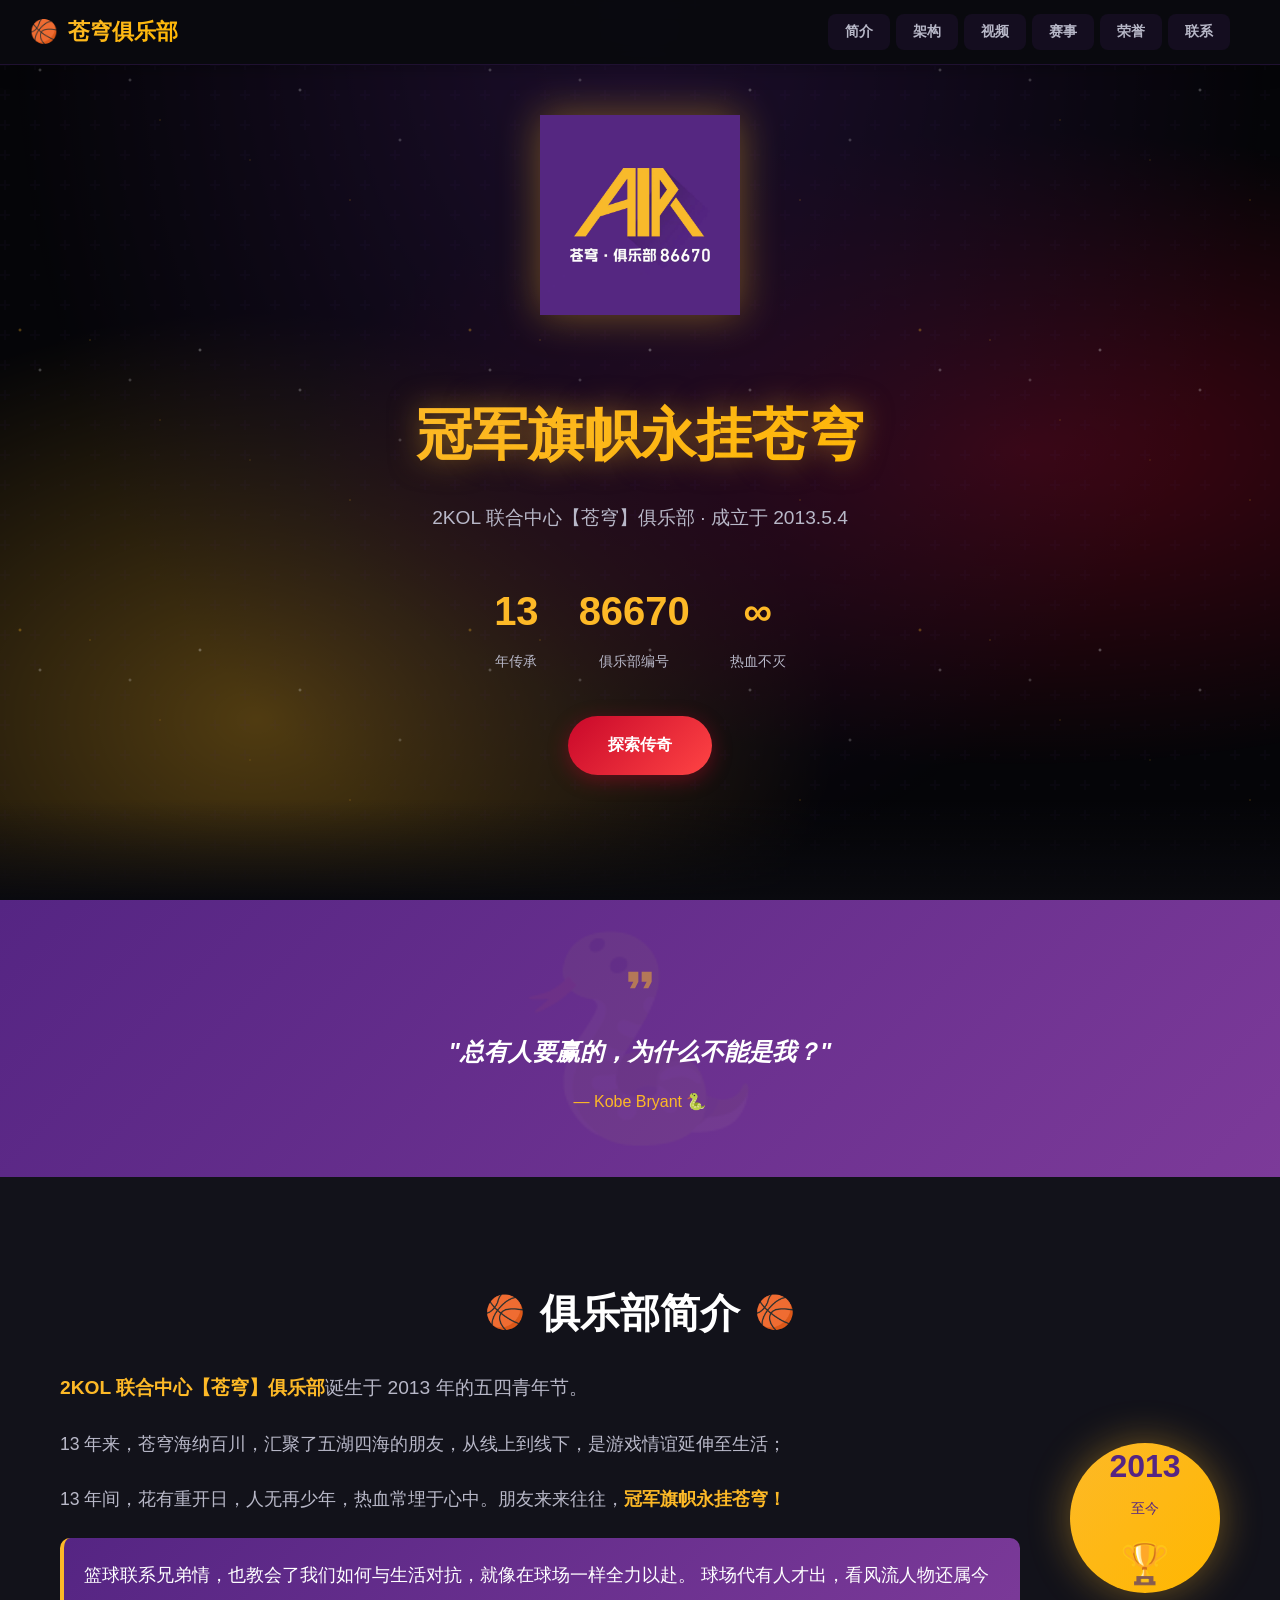
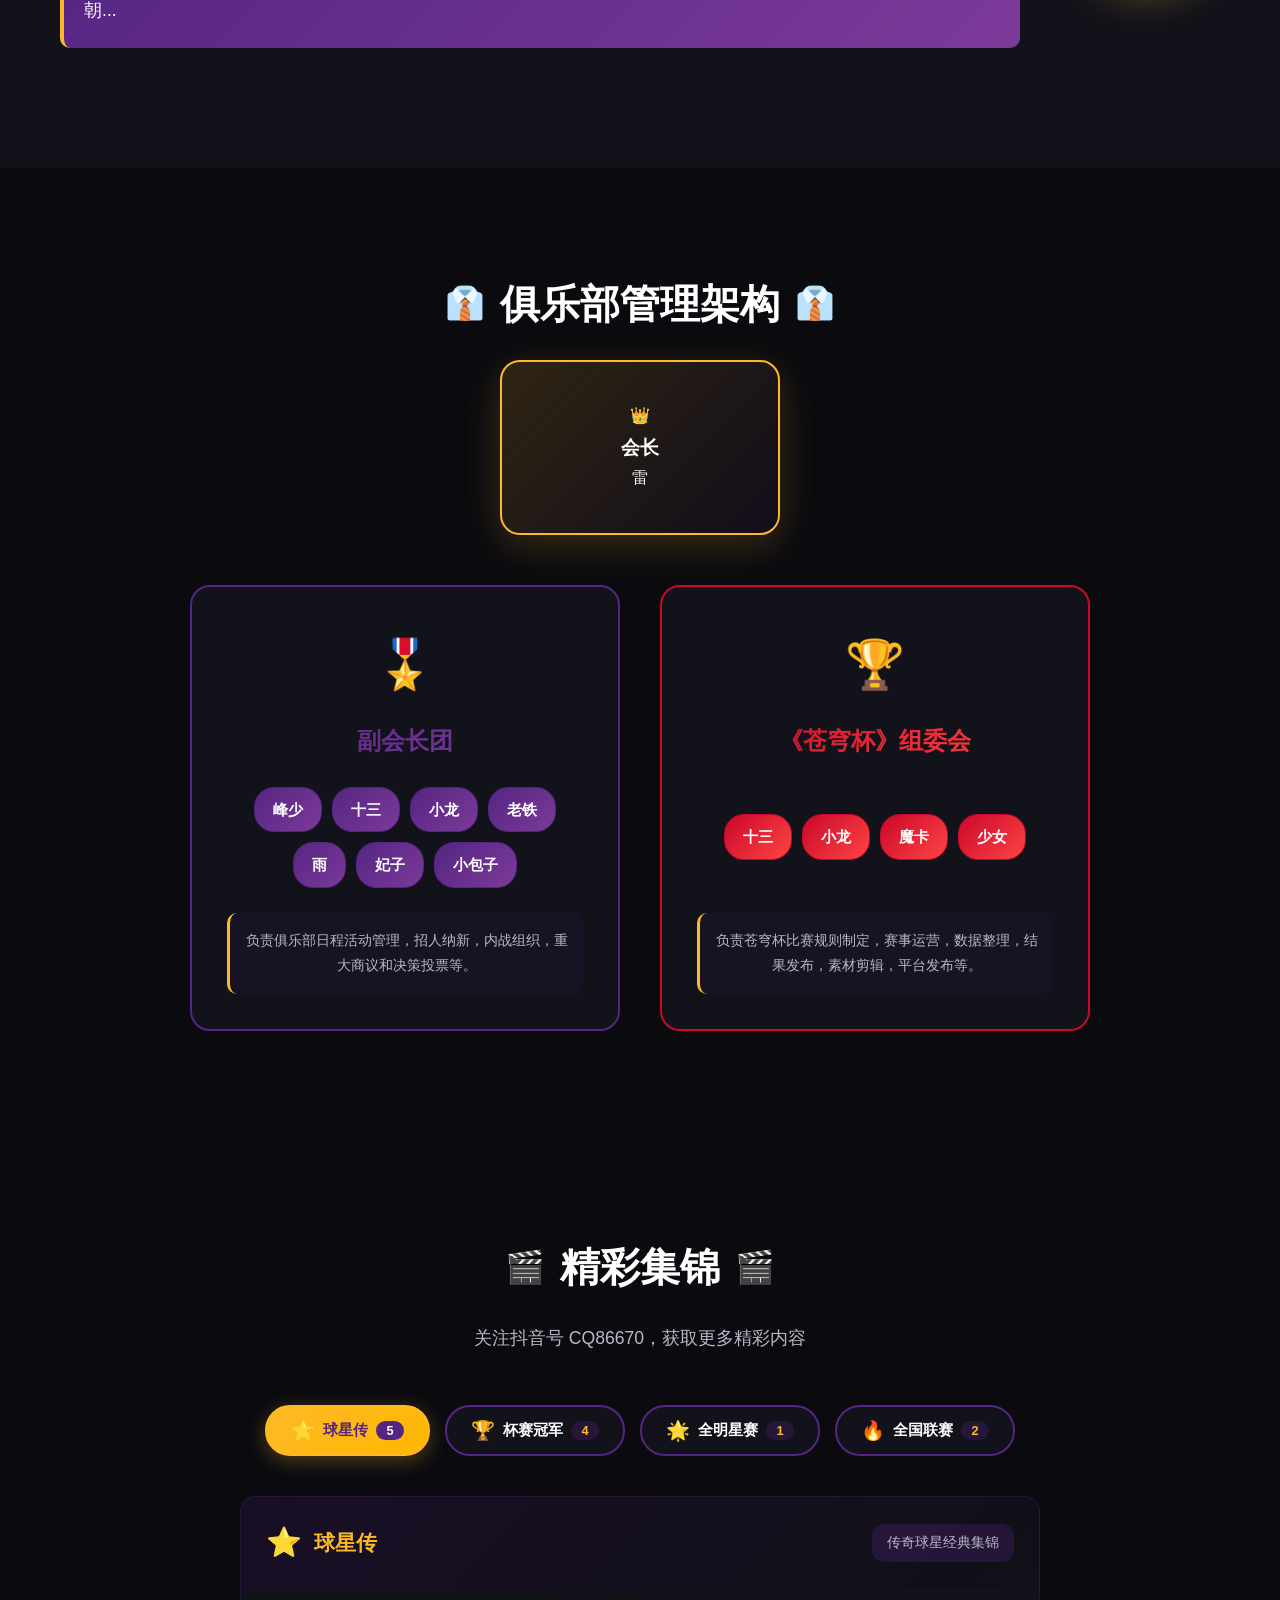
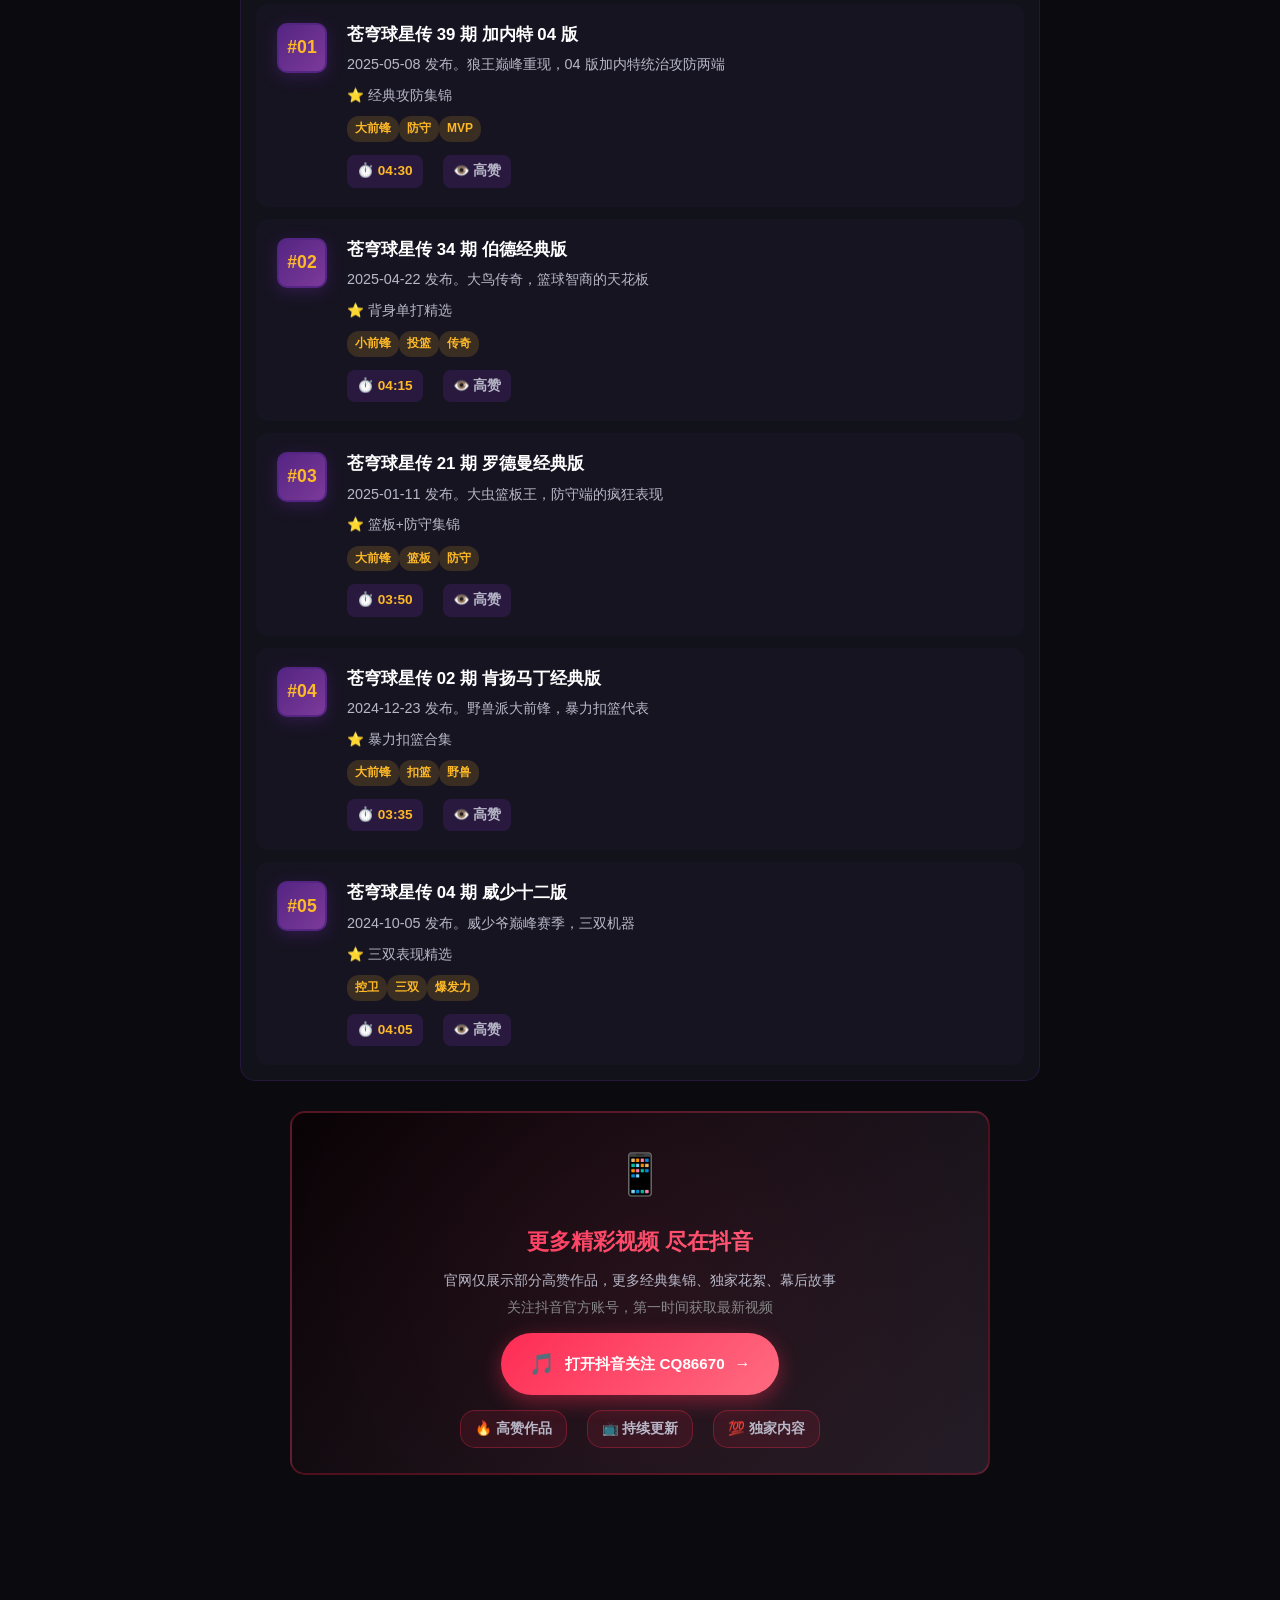
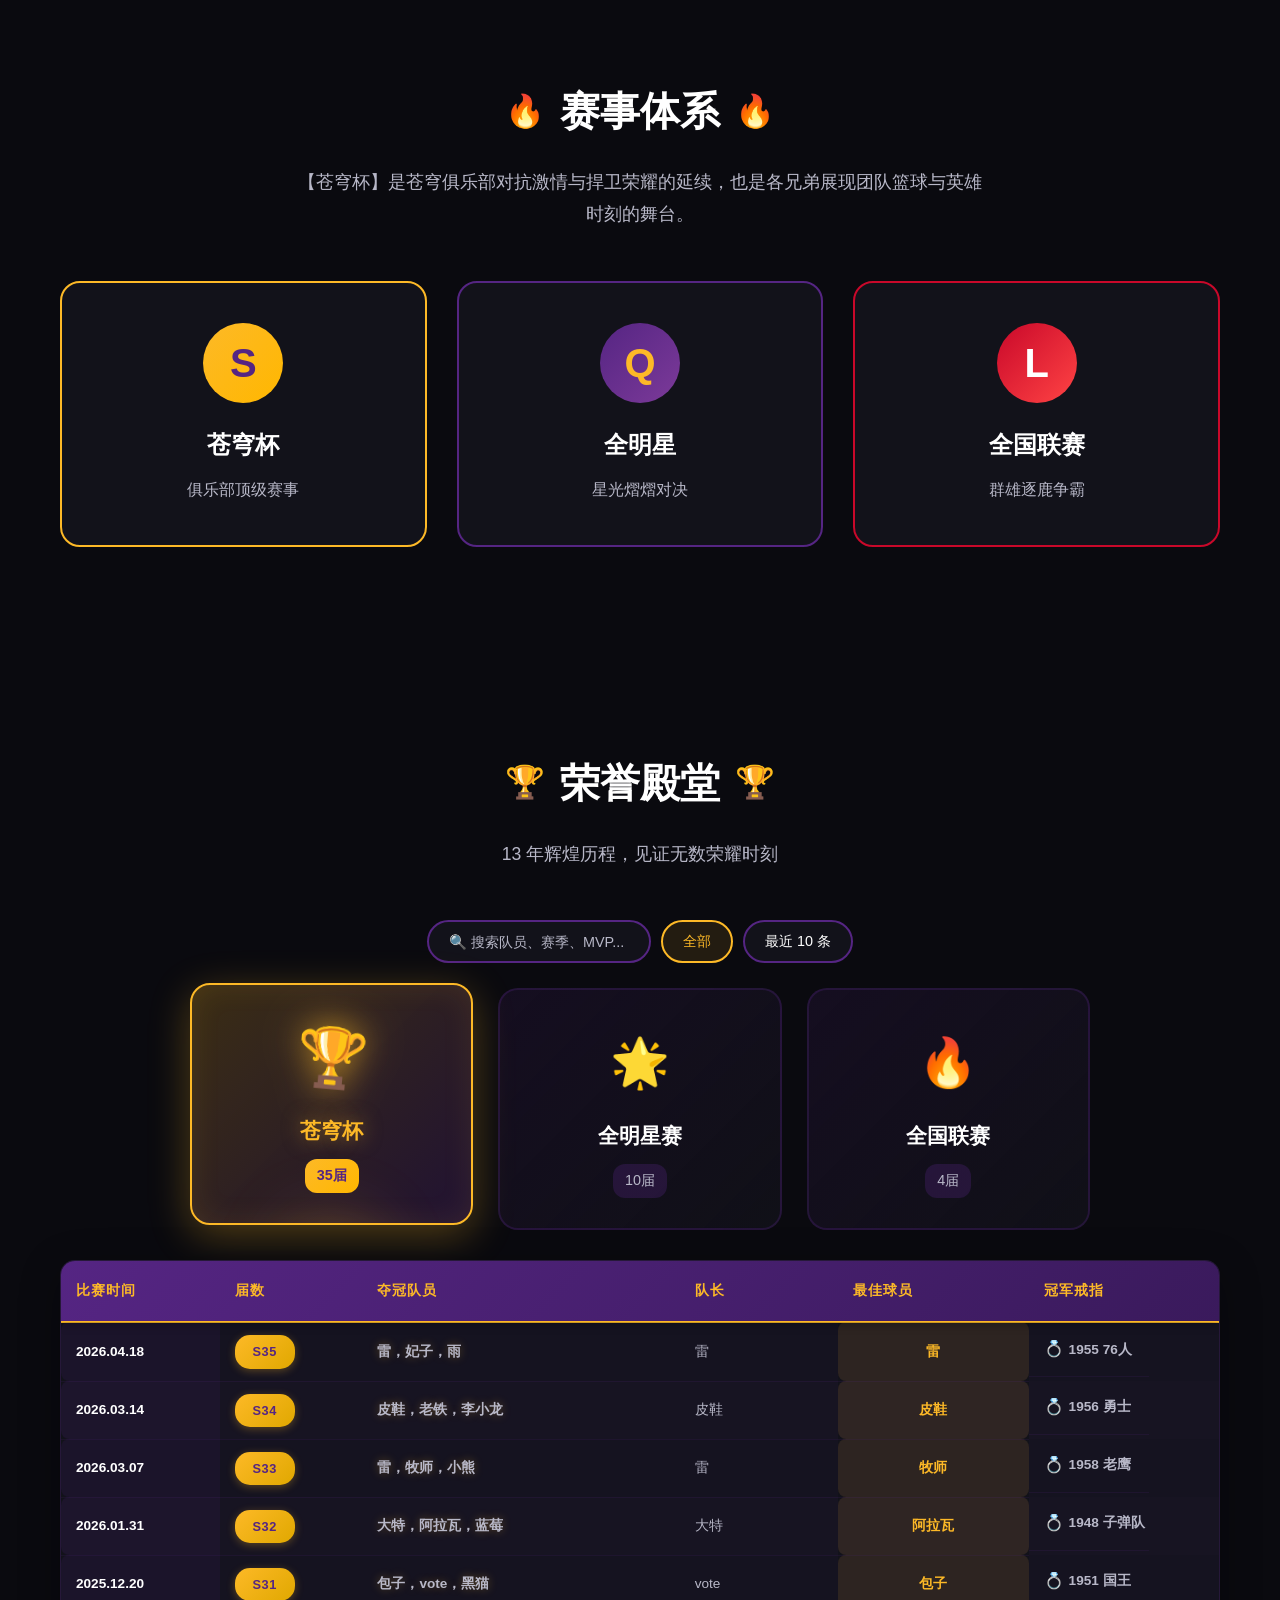
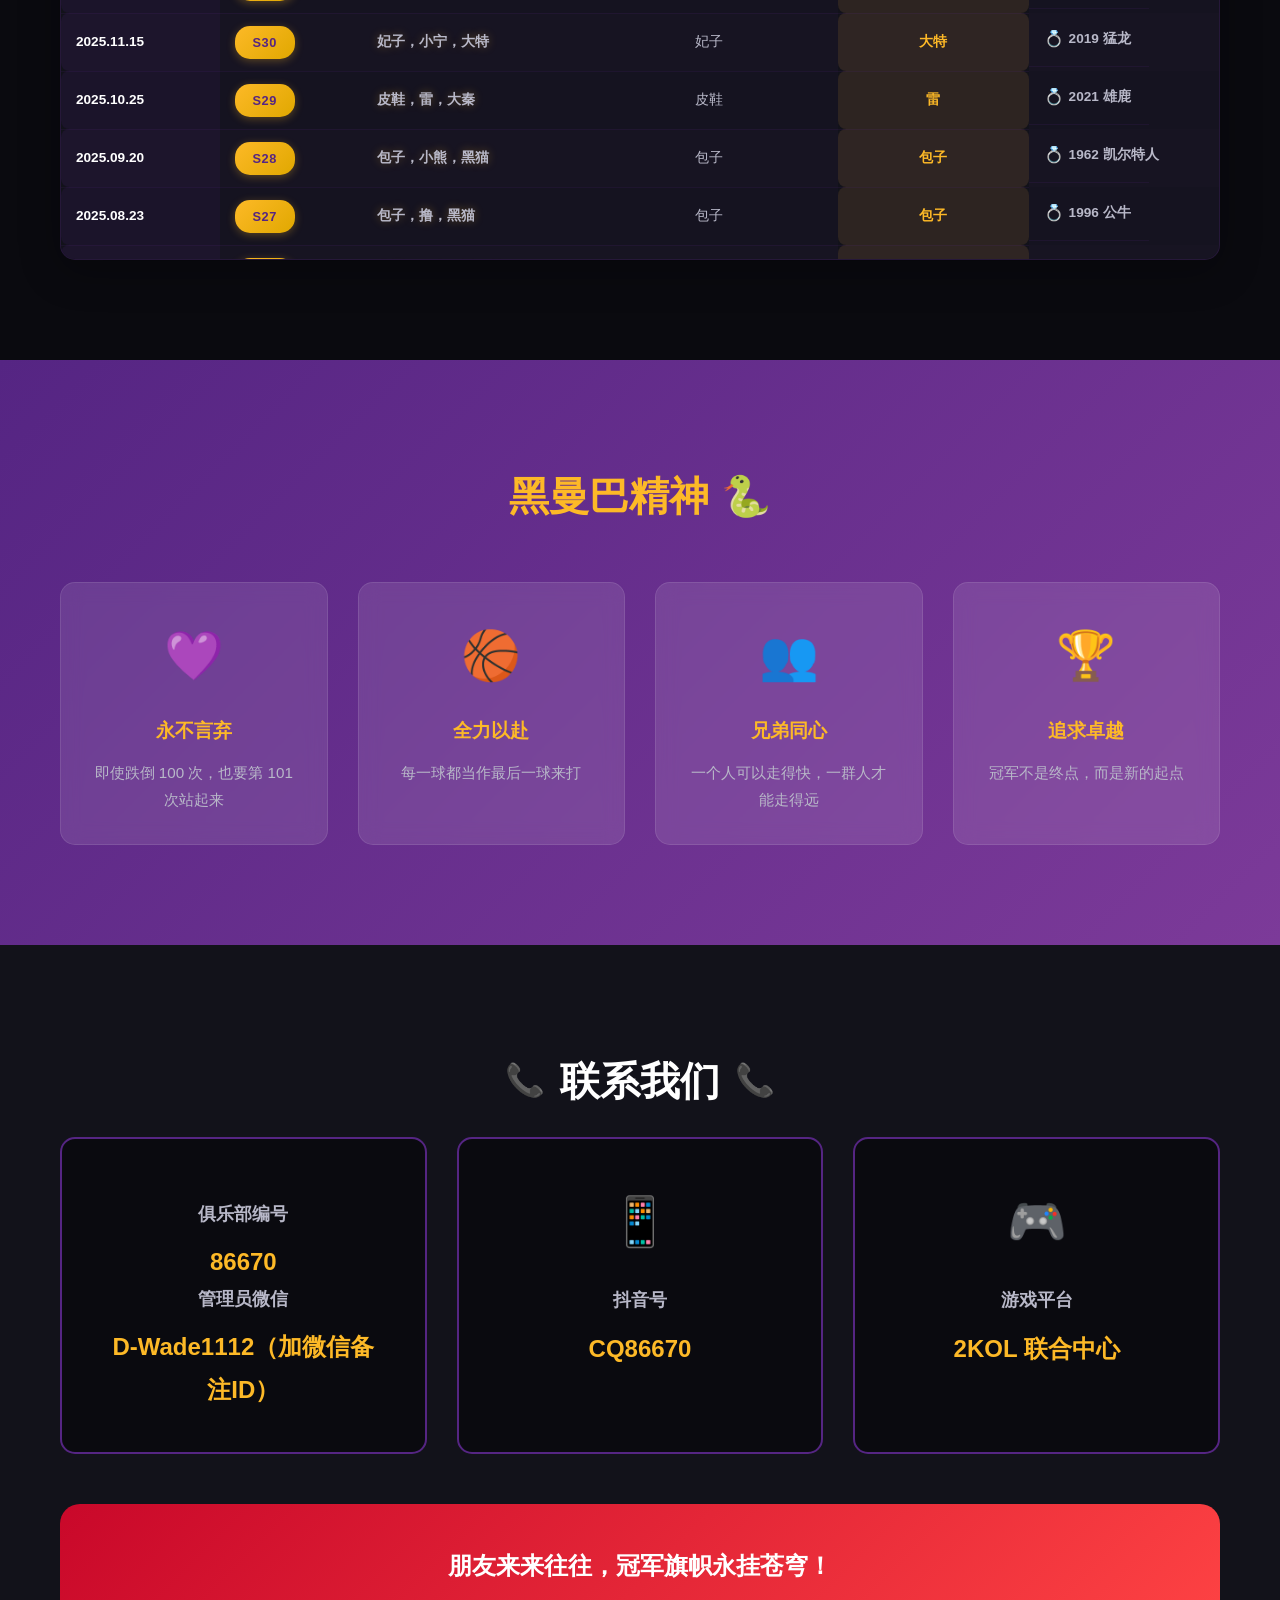
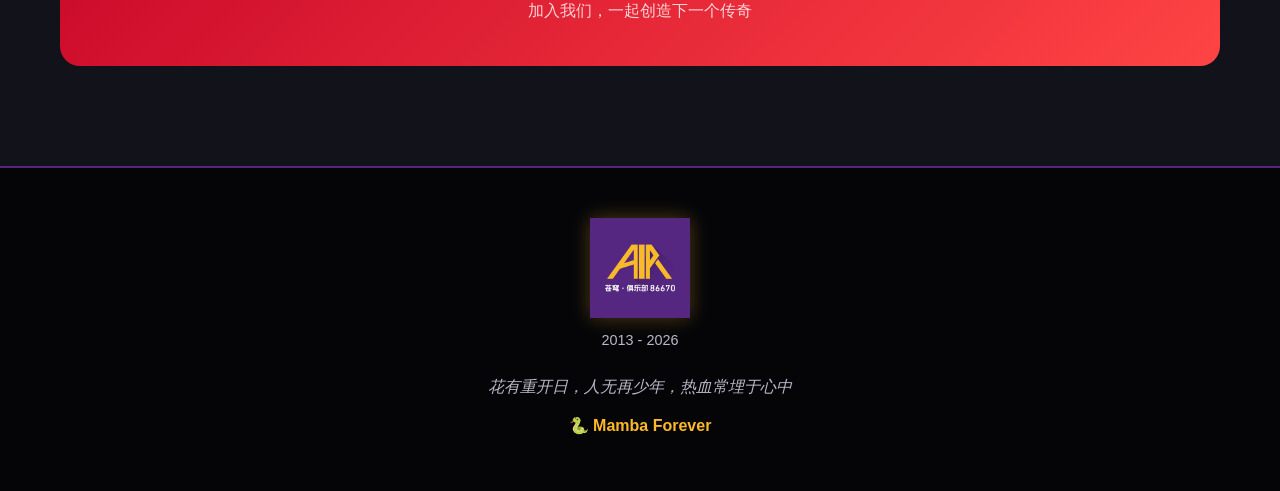
==== commit 37318fa2: "Update index.html" ====
--- a/index.html
+++ b/index.html
@@ -5,6 +5,7 @@
     <meta charset="UTF-8">
     <meta name="viewport" content="width=device-width, initial-scale=1.0">
     <title>2KOL 联合中心【苍穹】俱乐部</title>
+    <link rel="icon" href="logo.jpg" type="image/jpeg">
     <link rel="stylesheet" href="style.css">
 </head>
 
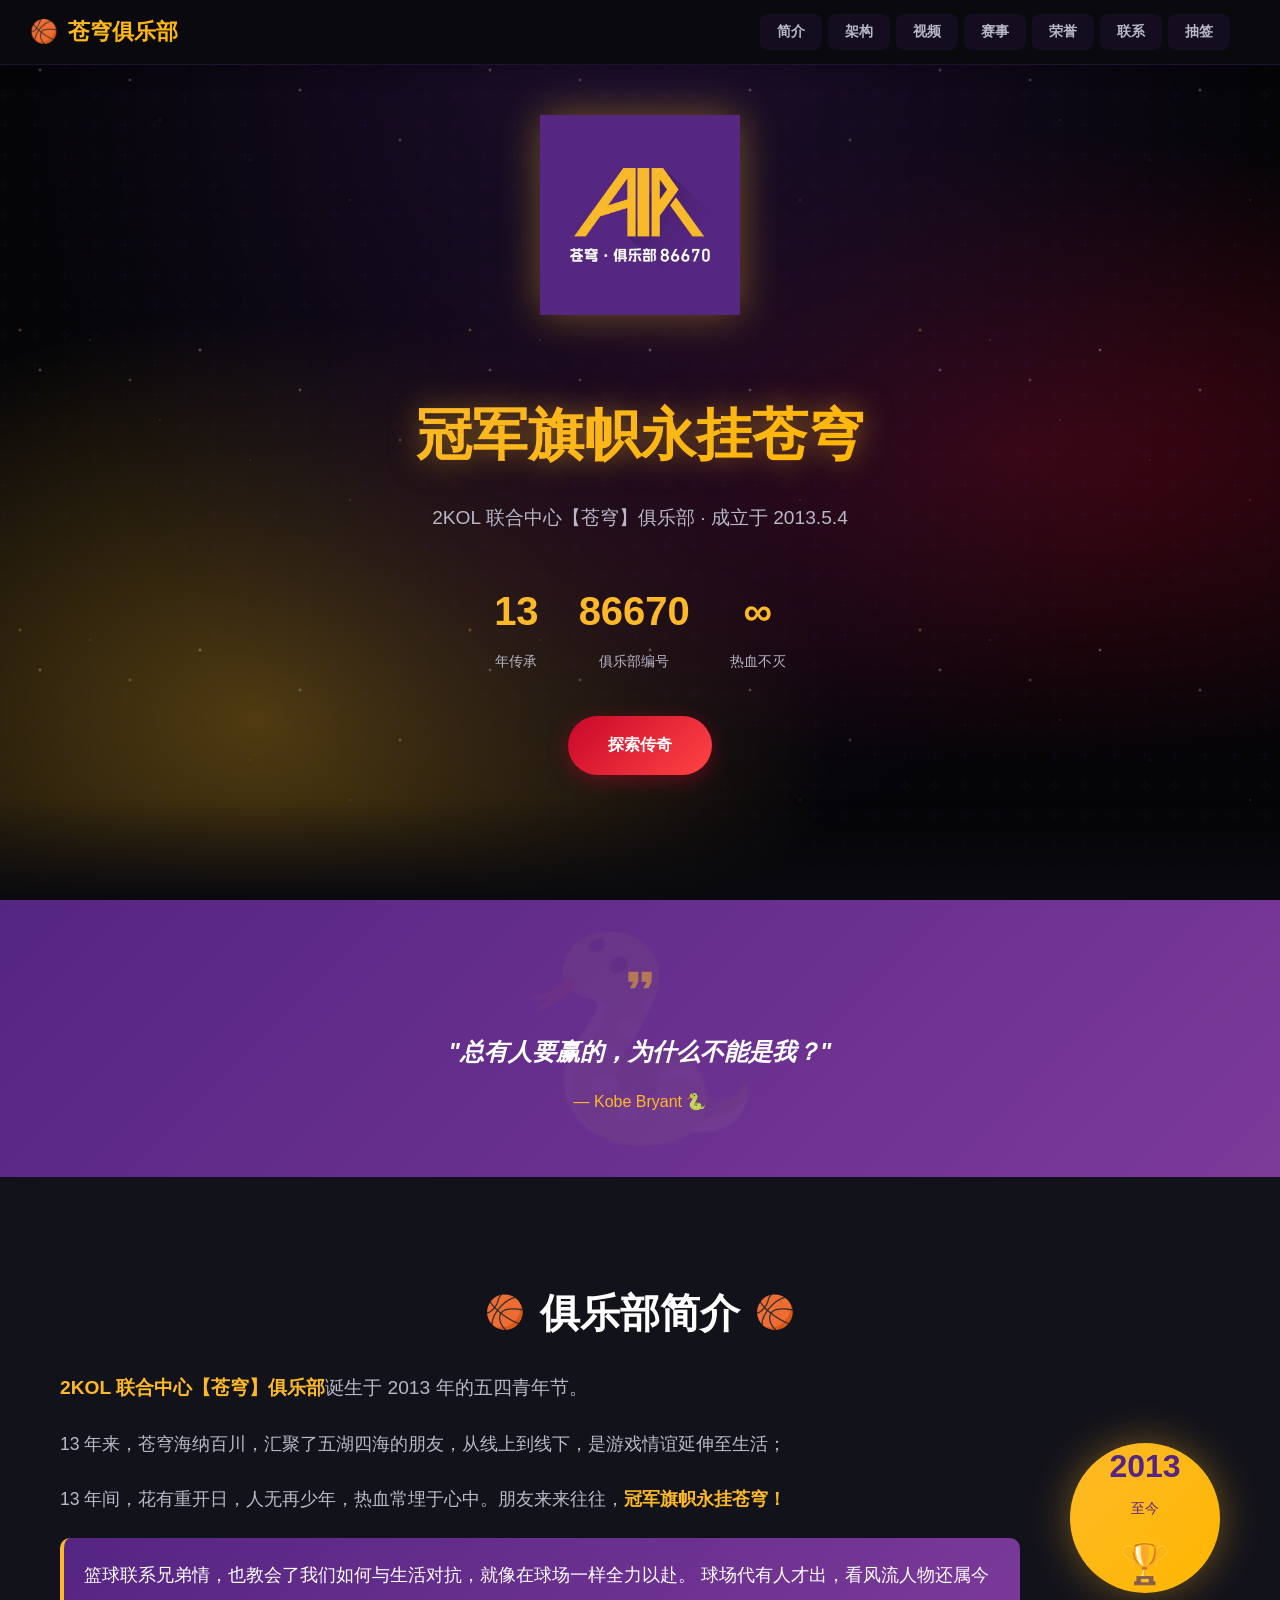
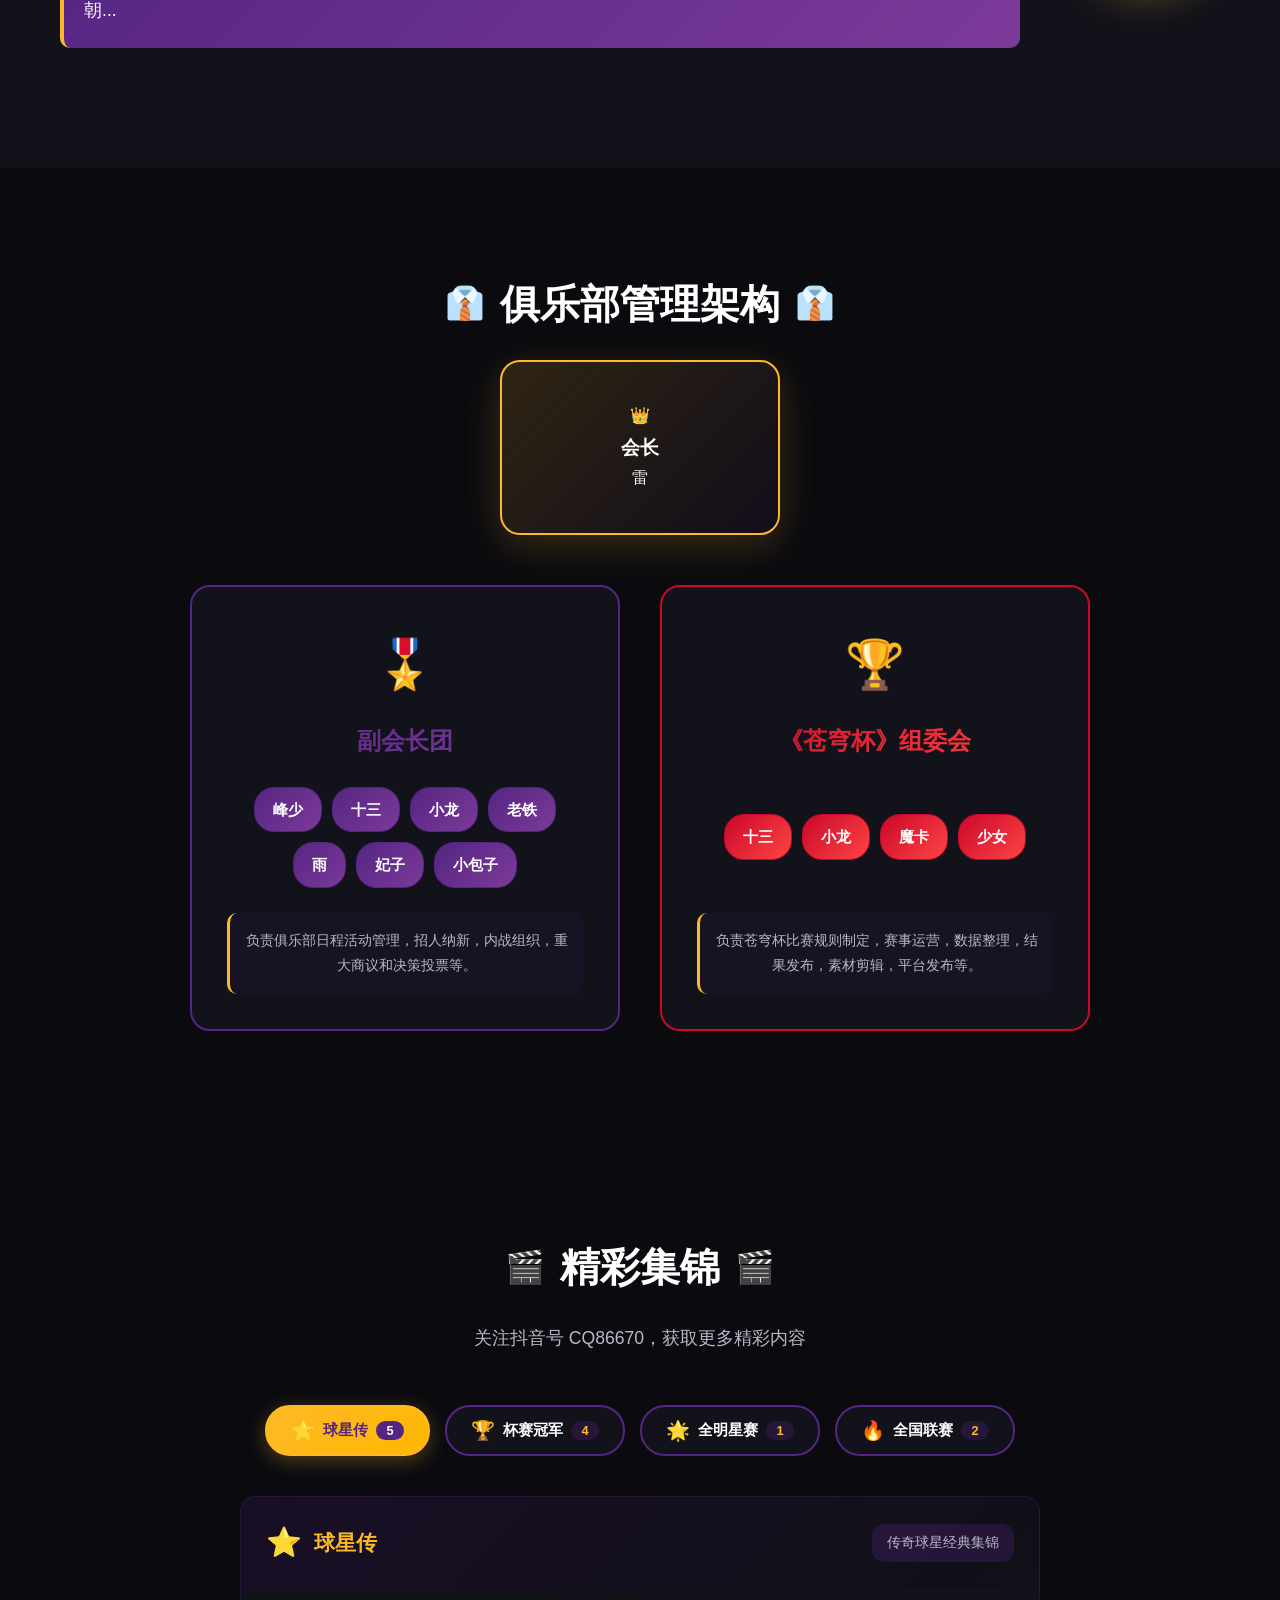
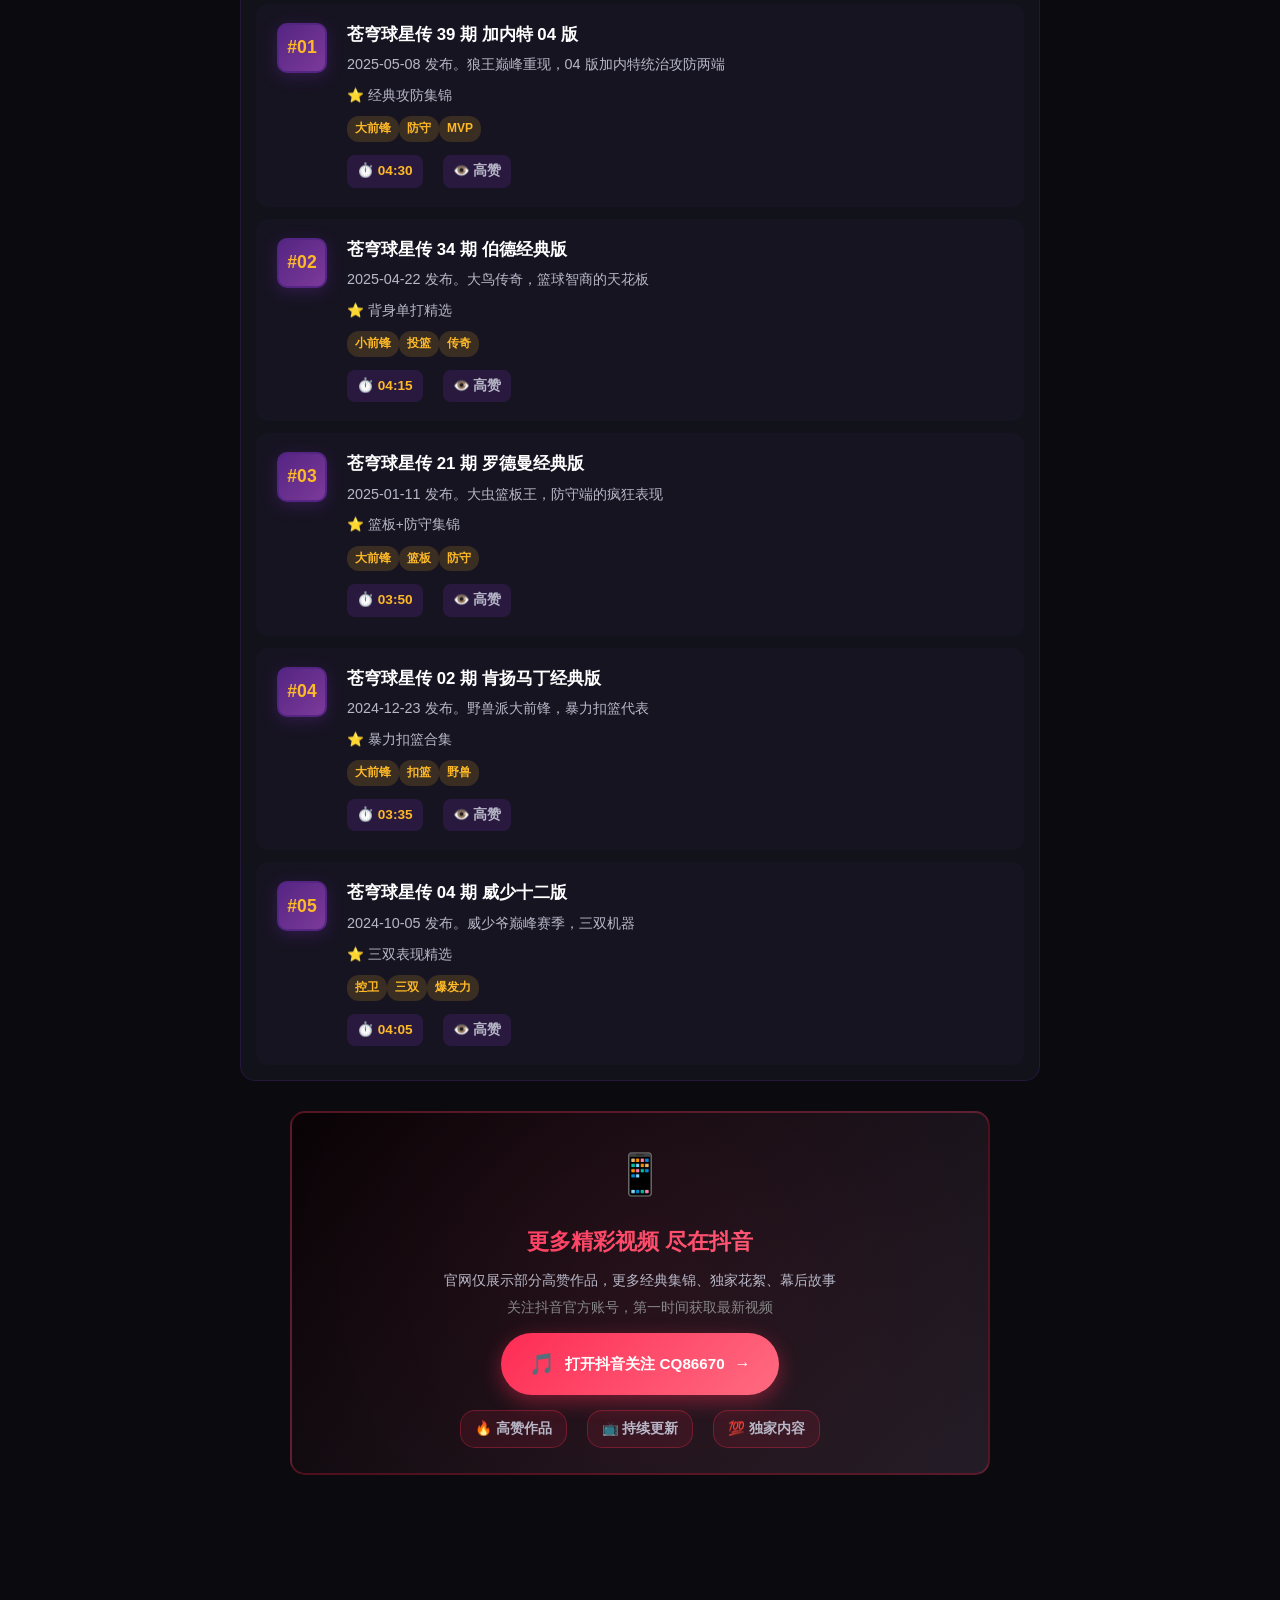
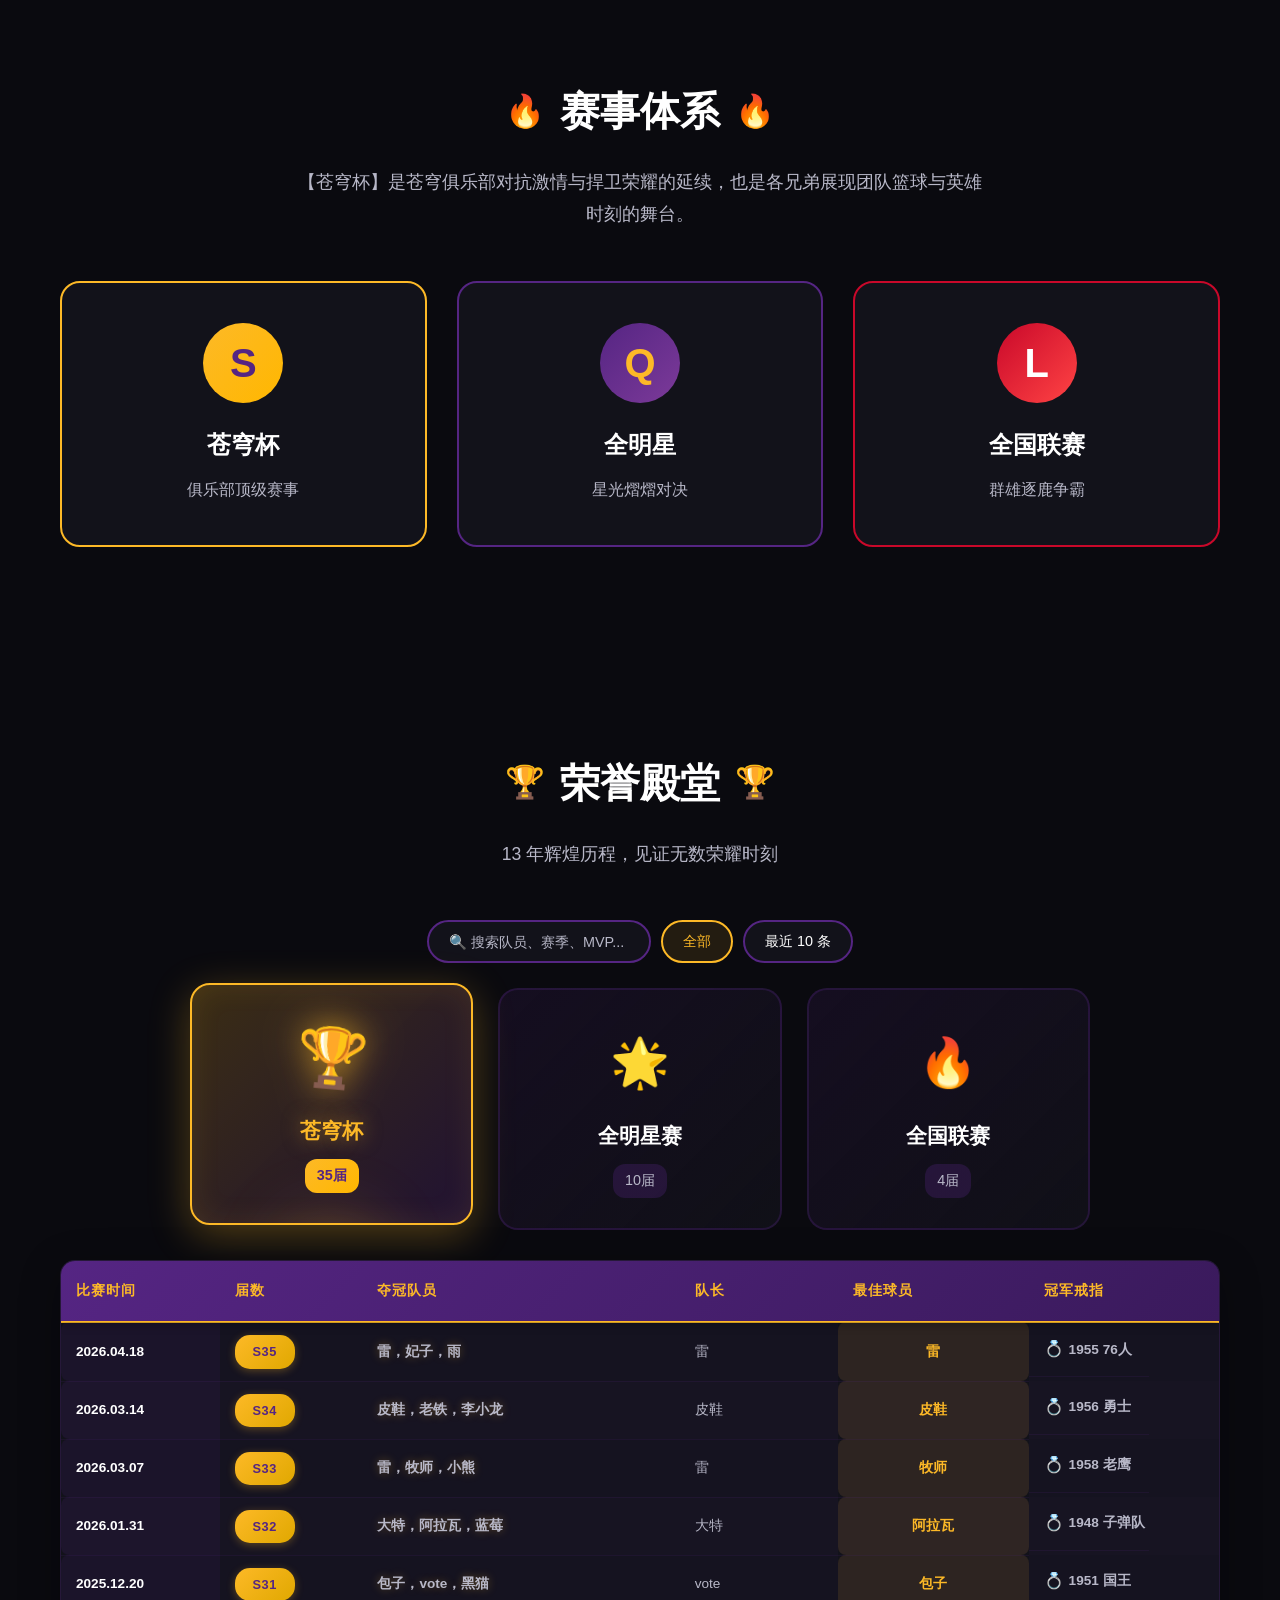
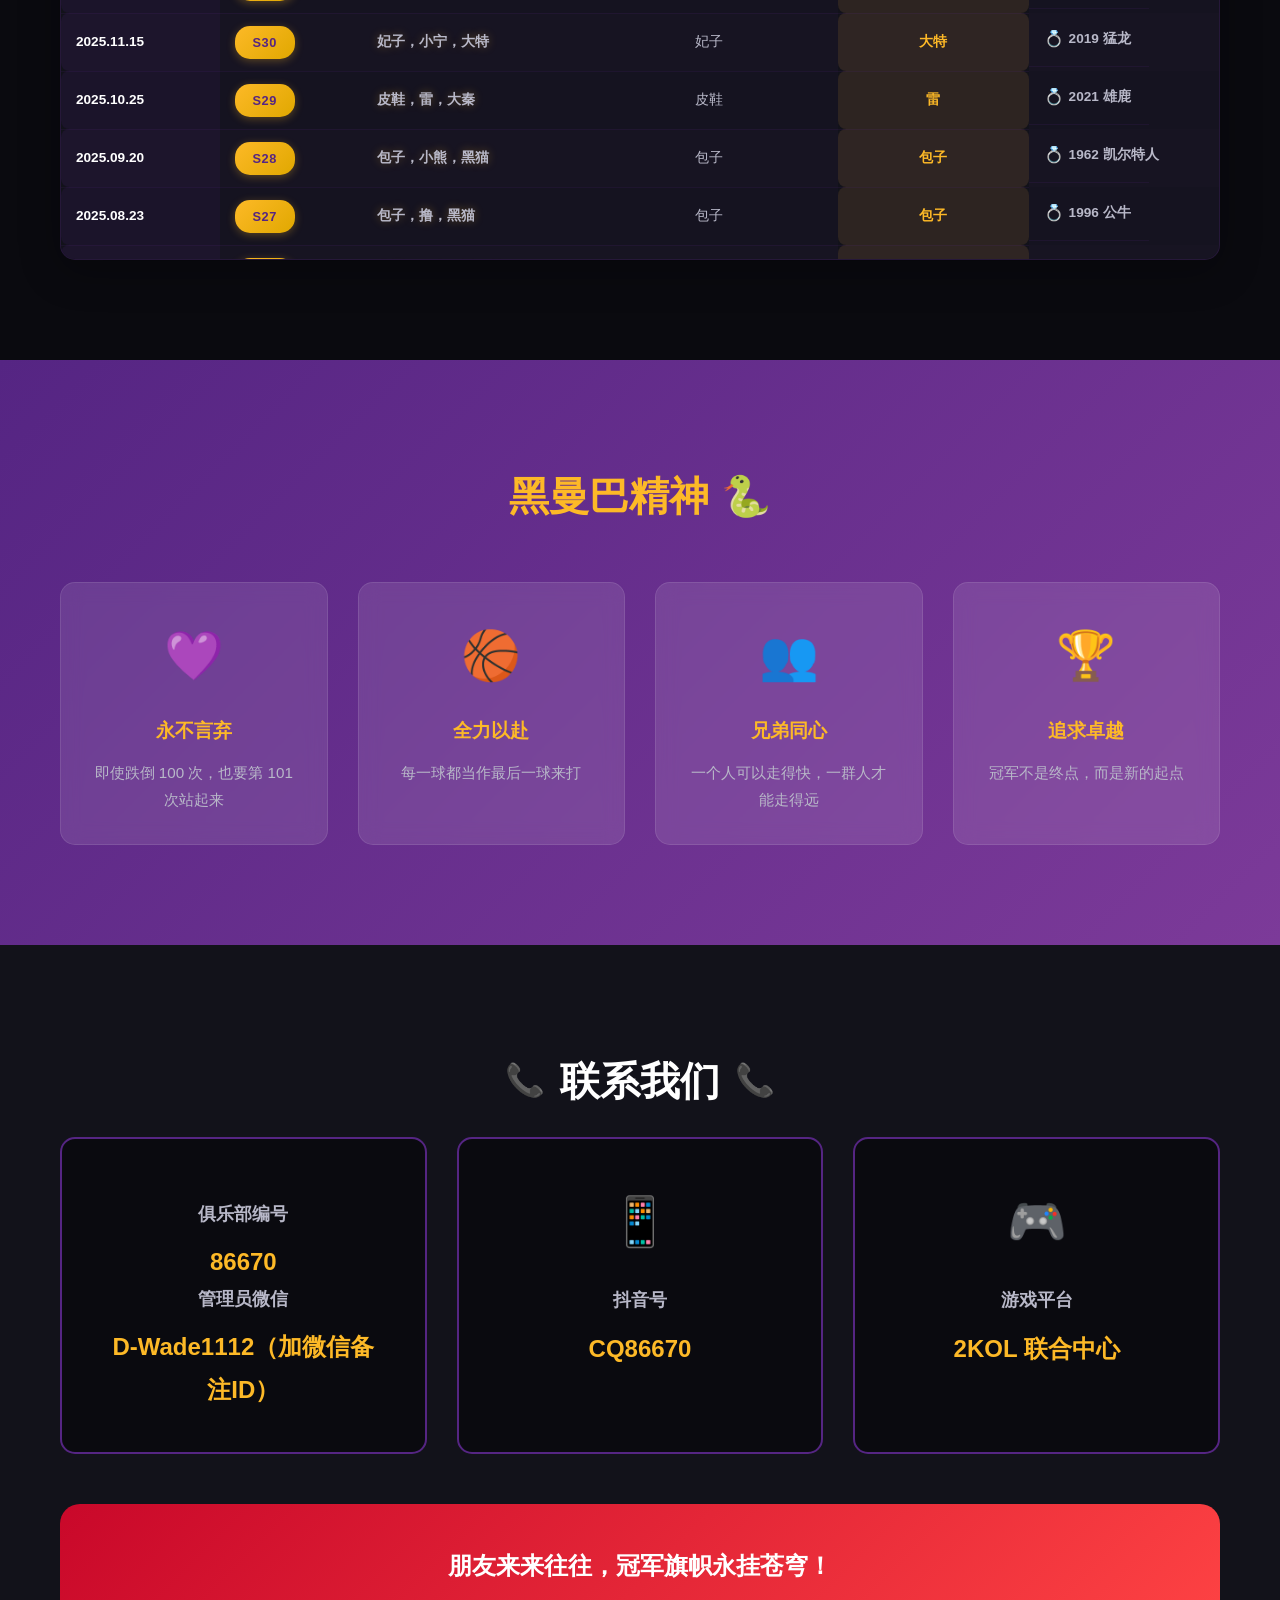
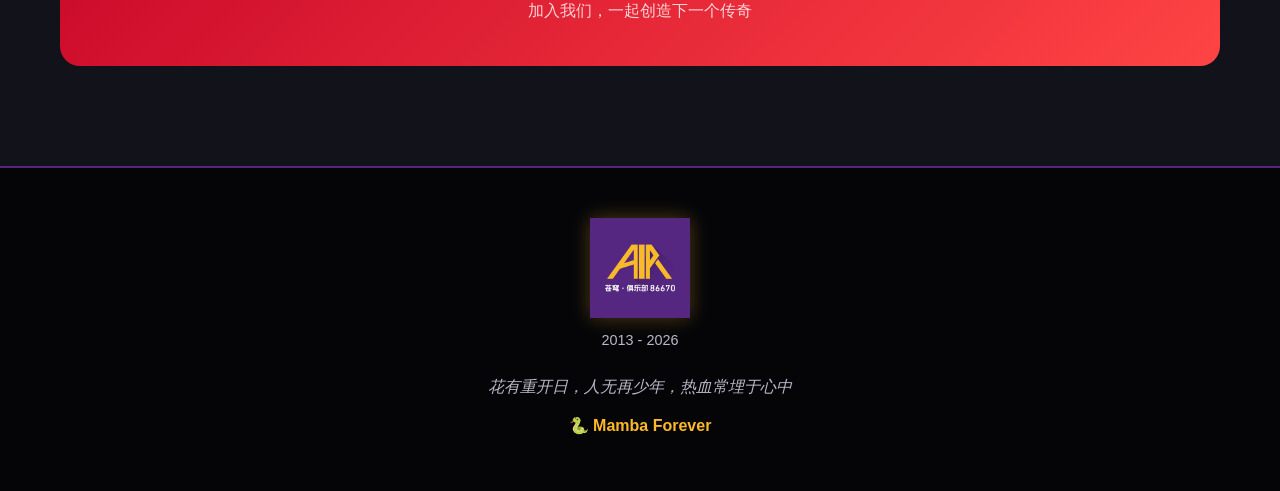
==== commit f4103a7d: "Update index.html" ====
--- a/index.html
+++ b/index.html
@@ -35,6 +35,7 @@
                 <button class="quick-link" data-section="tournaments" title="跳转到赛事">赛事</button>
                 <button class="quick-link" data-section="honors" title="跳转到荣誉">荣誉</button>
                 <button class="quick-link" data-section="contact" title="跳转到联系">联系</button>
+                <button class="quick-link" onclick="window.location.href='/draw.html'" title="跳转到抽签系统">抽签</button>
             </div>
 
             <div class="nav-toggle" id="navToggle">
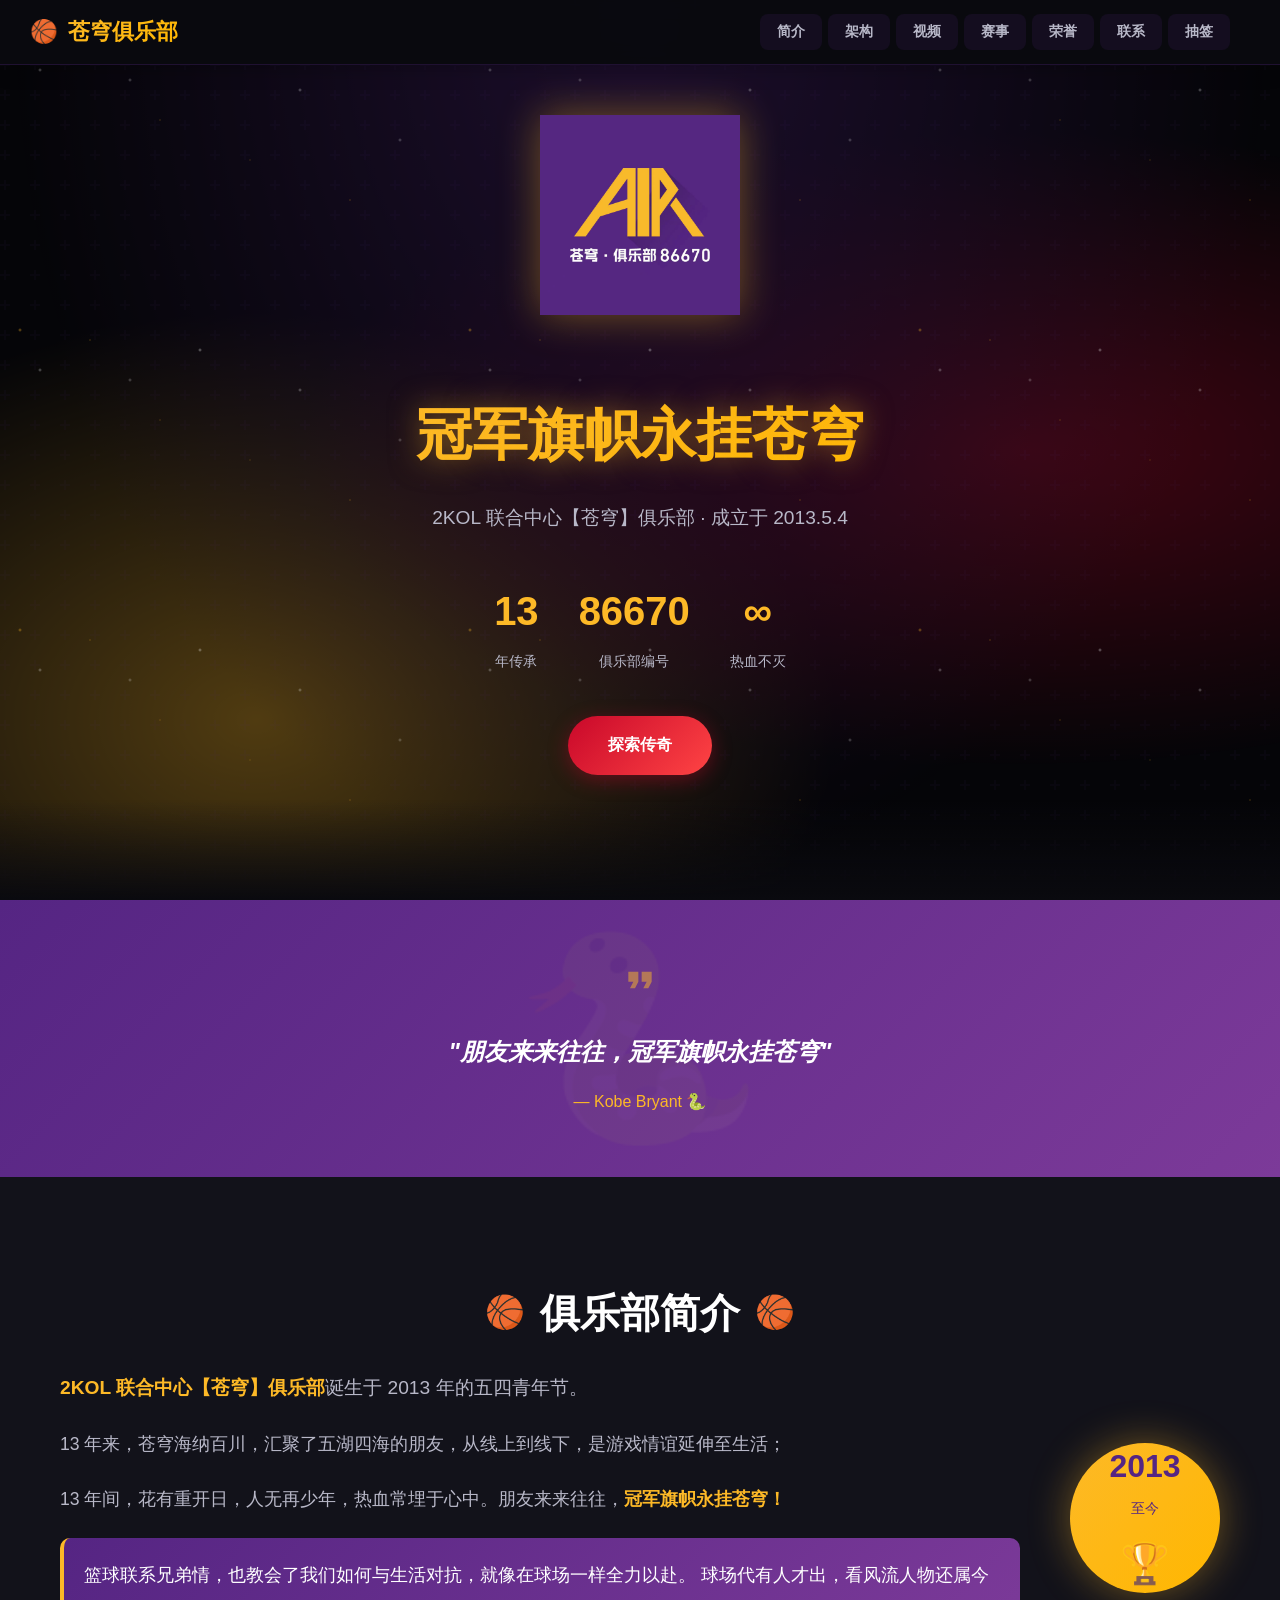
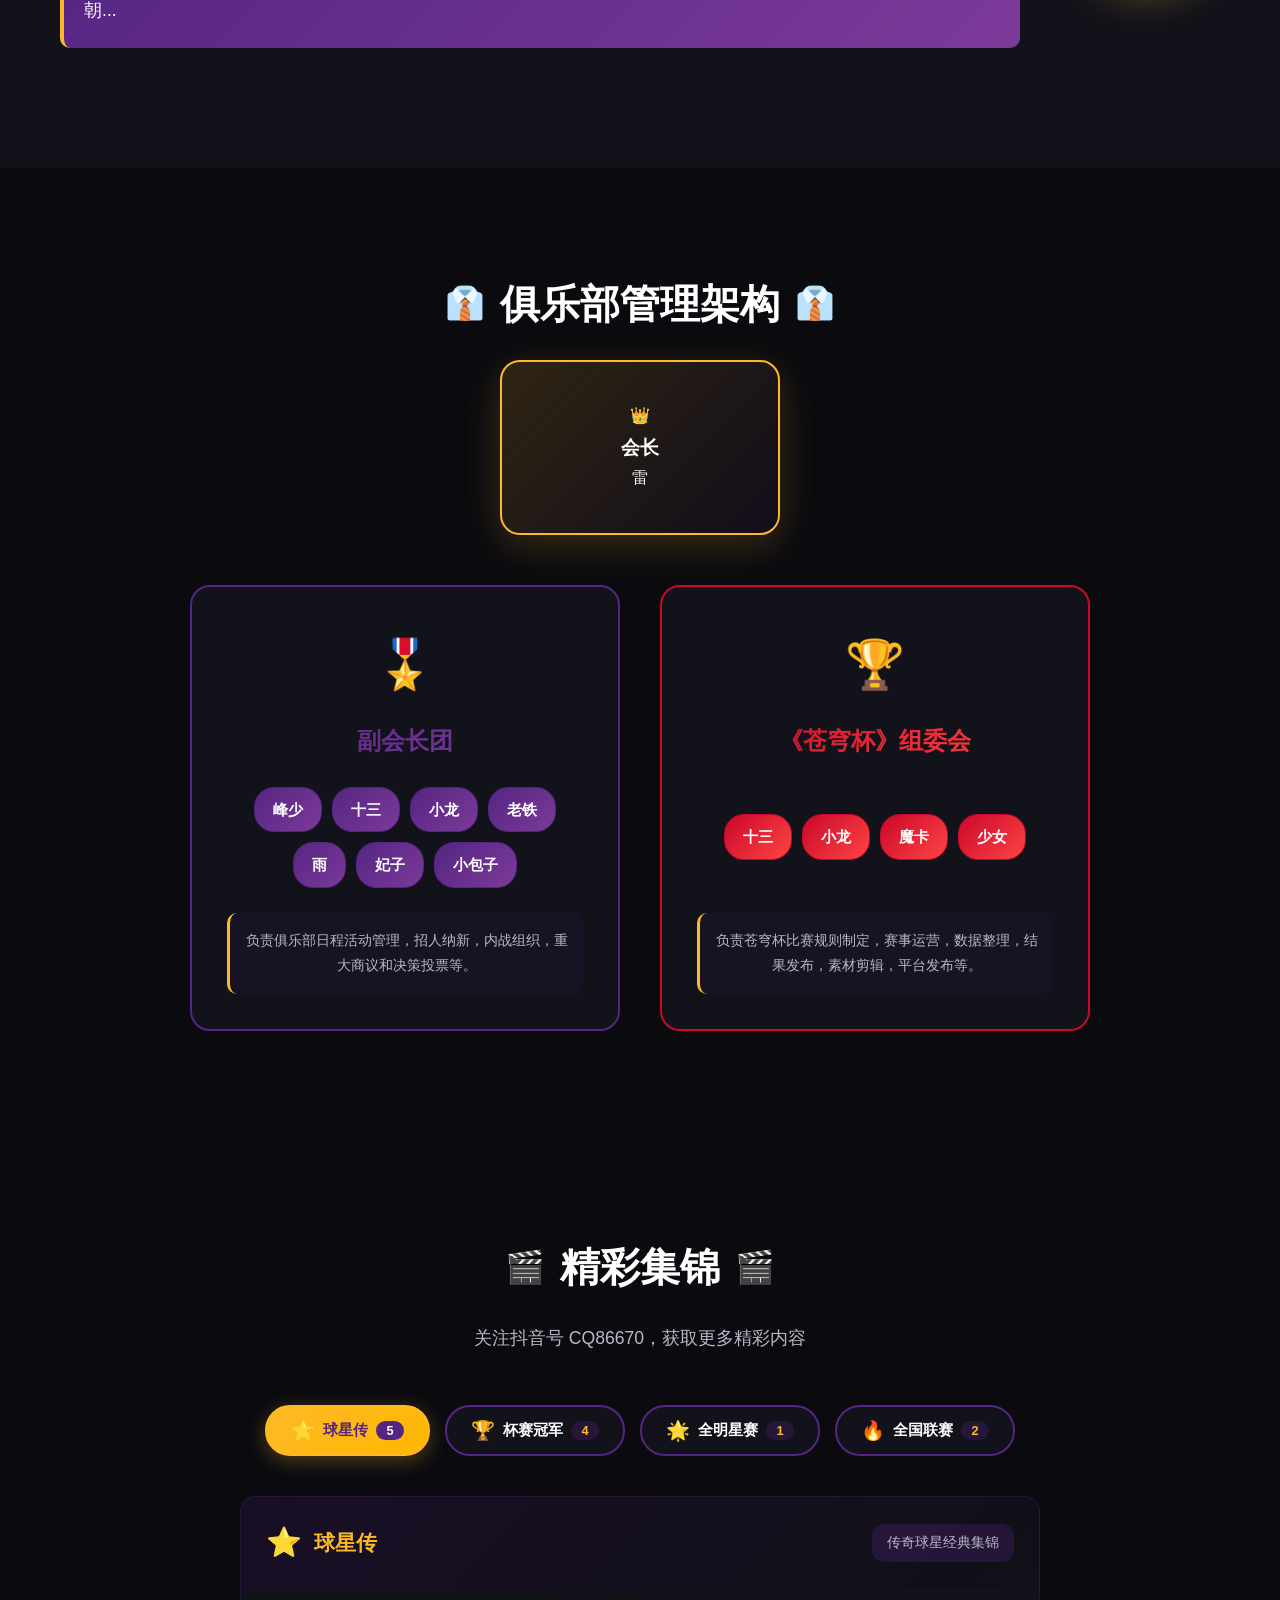
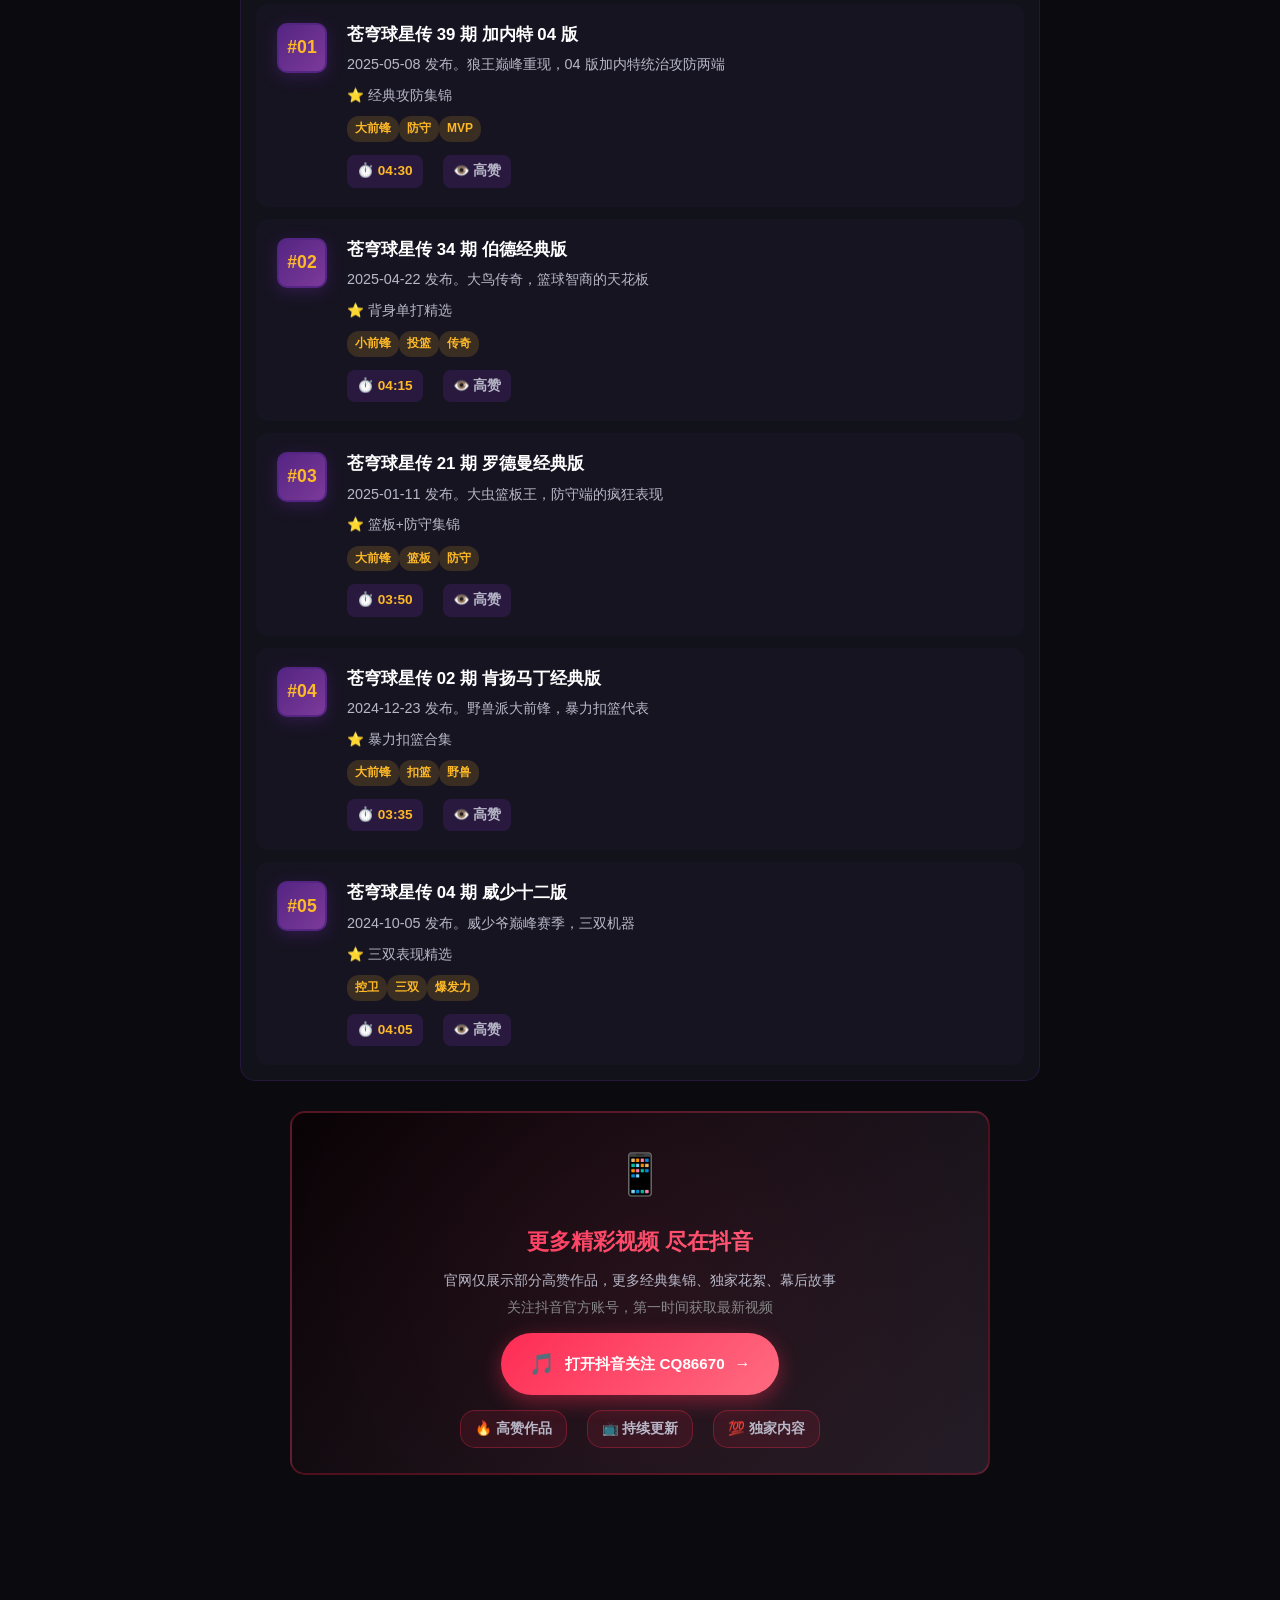
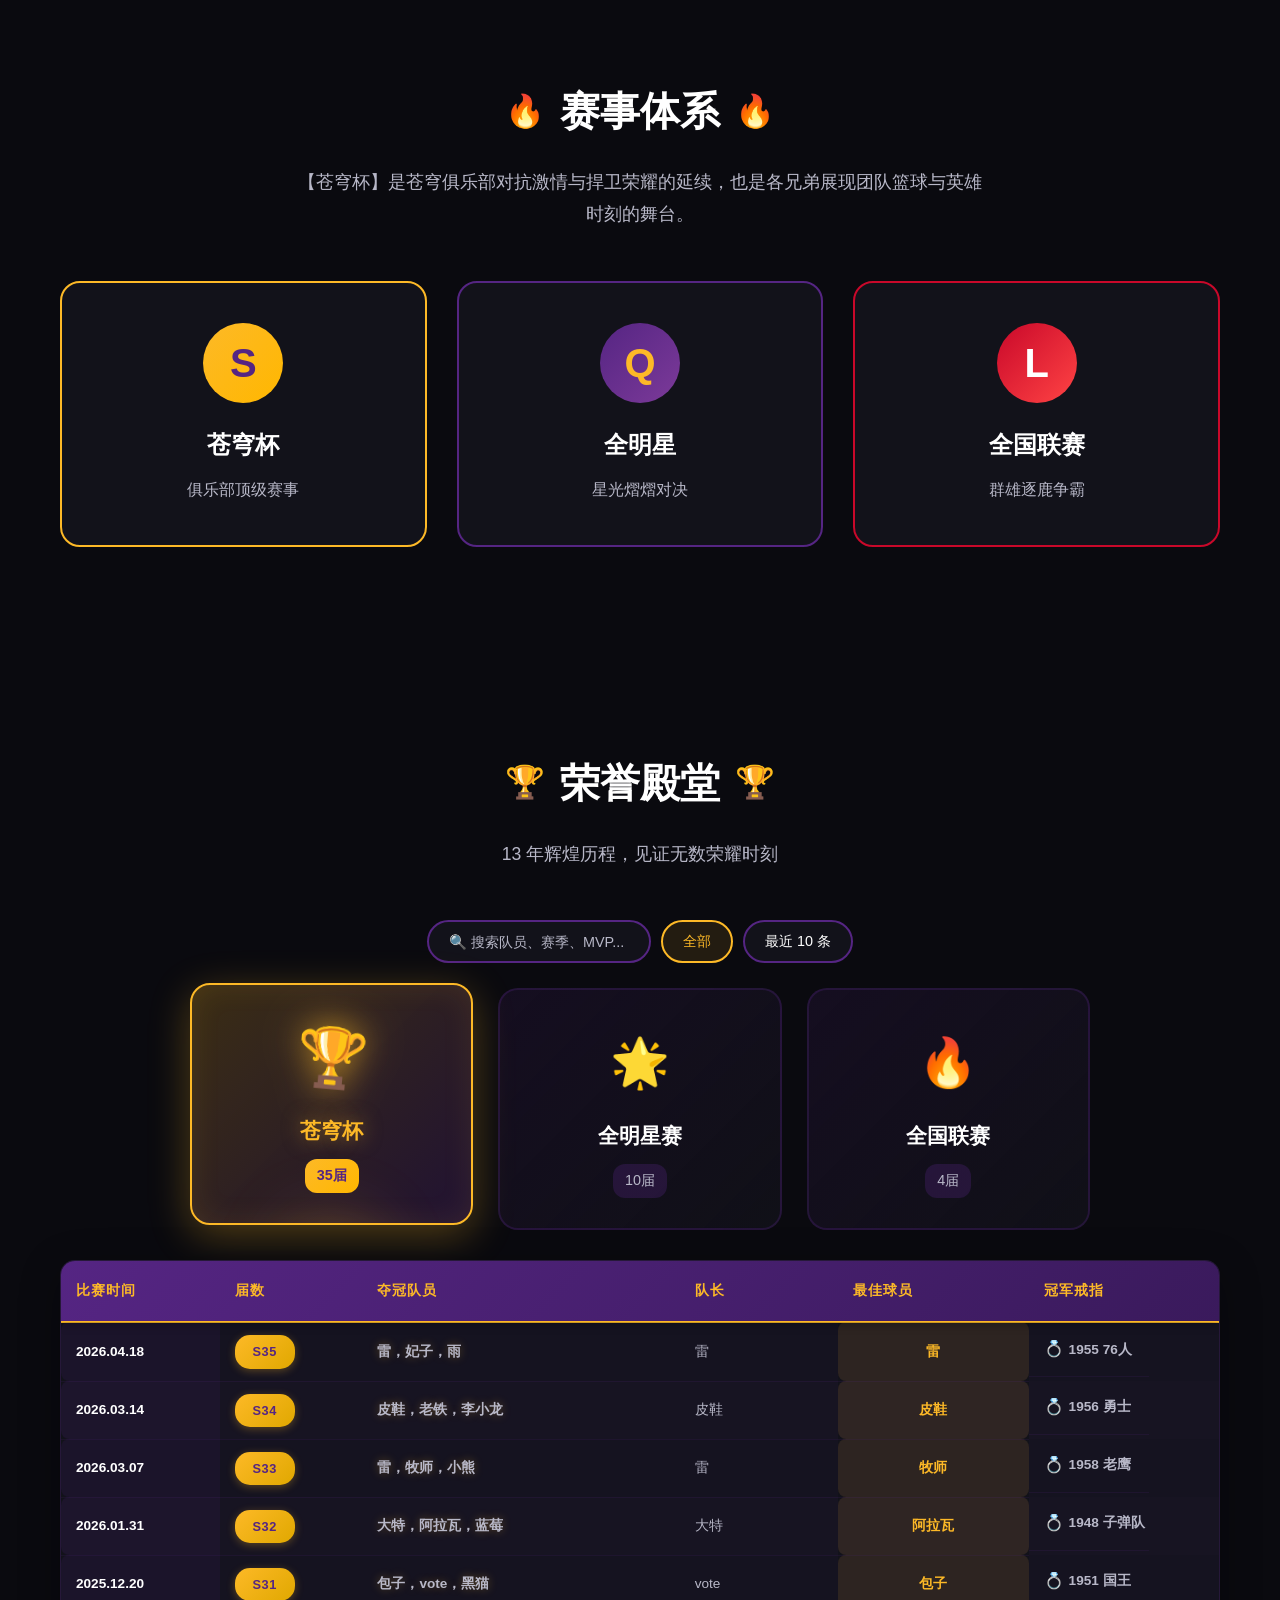
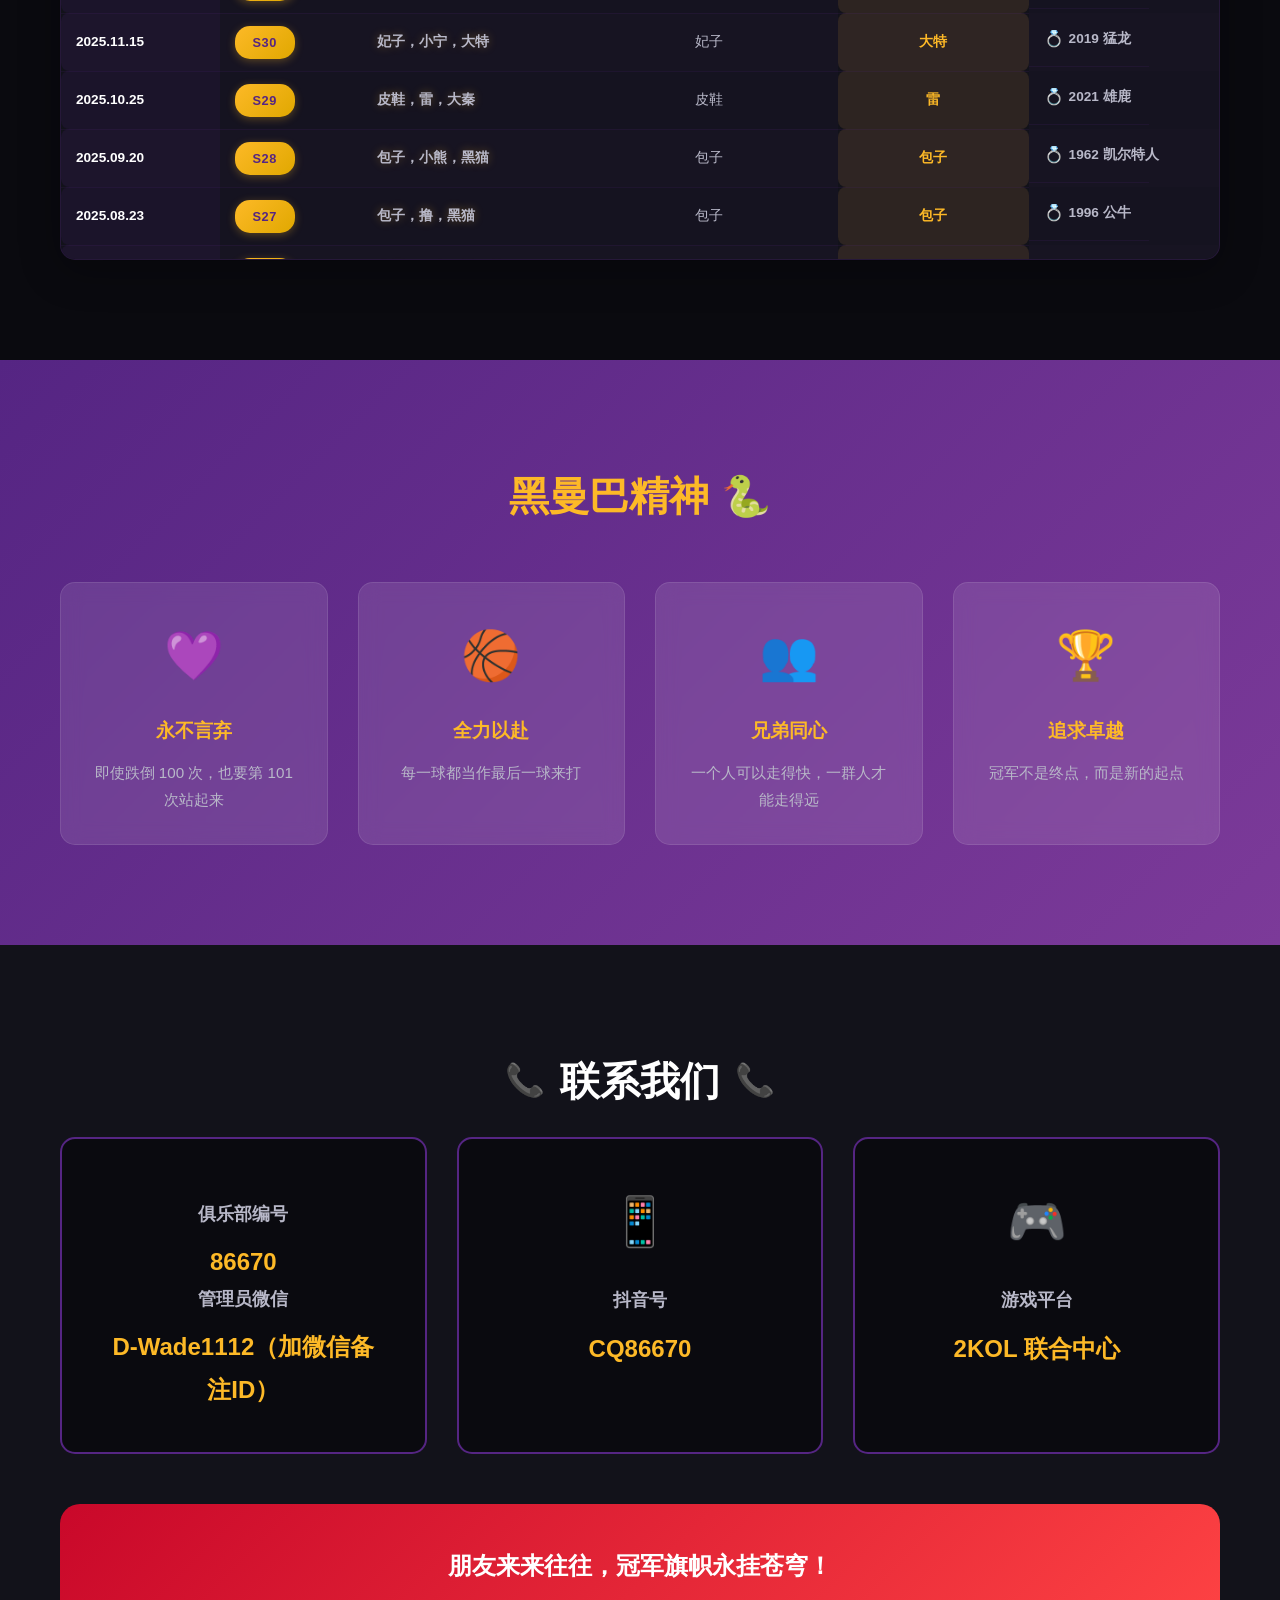
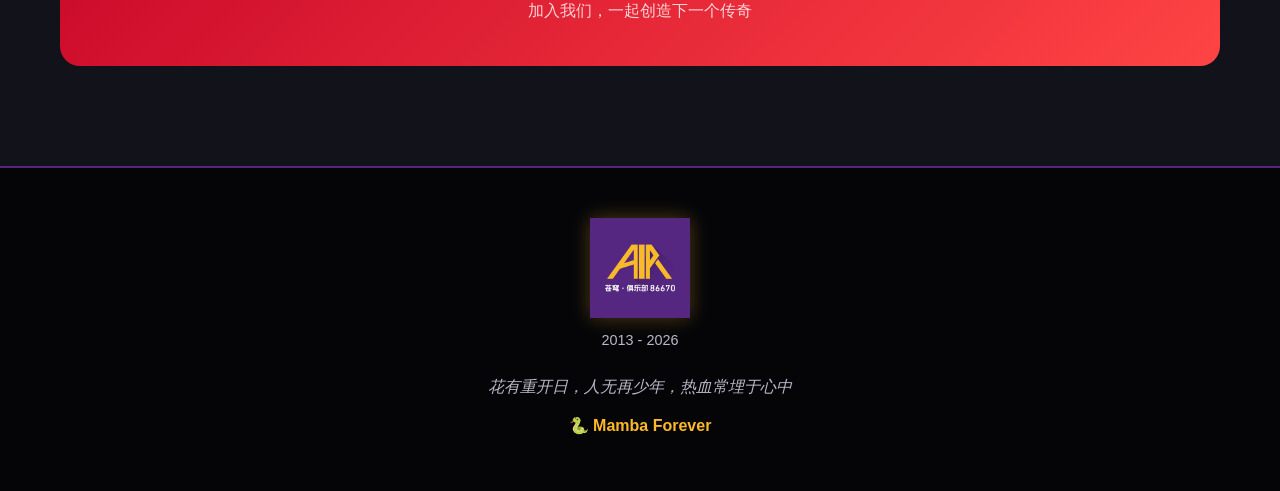
==== commit 57607141: "Update index.html" ====
--- a/index.html
+++ b/index.html
@@ -87,7 +87,7 @@
             <svg class="quote-icon" viewBox="0 0 24 24" fill="currentColor">
                 <path d="M6 17h3l2-4V7H5v6h3zm8 0h3l2-4V7h-6v6h3z"/>
             </svg>
-            <p class="quote-text">"总有人要赢的，为什么不能是我？"</p>
+            <p class="quote-text">"朋友来来往往，冠军旗帜永挂苍穹"</p>
             <p class="quote-author">— Kobe Bryant 🐍</p>
         </div>
     </section>
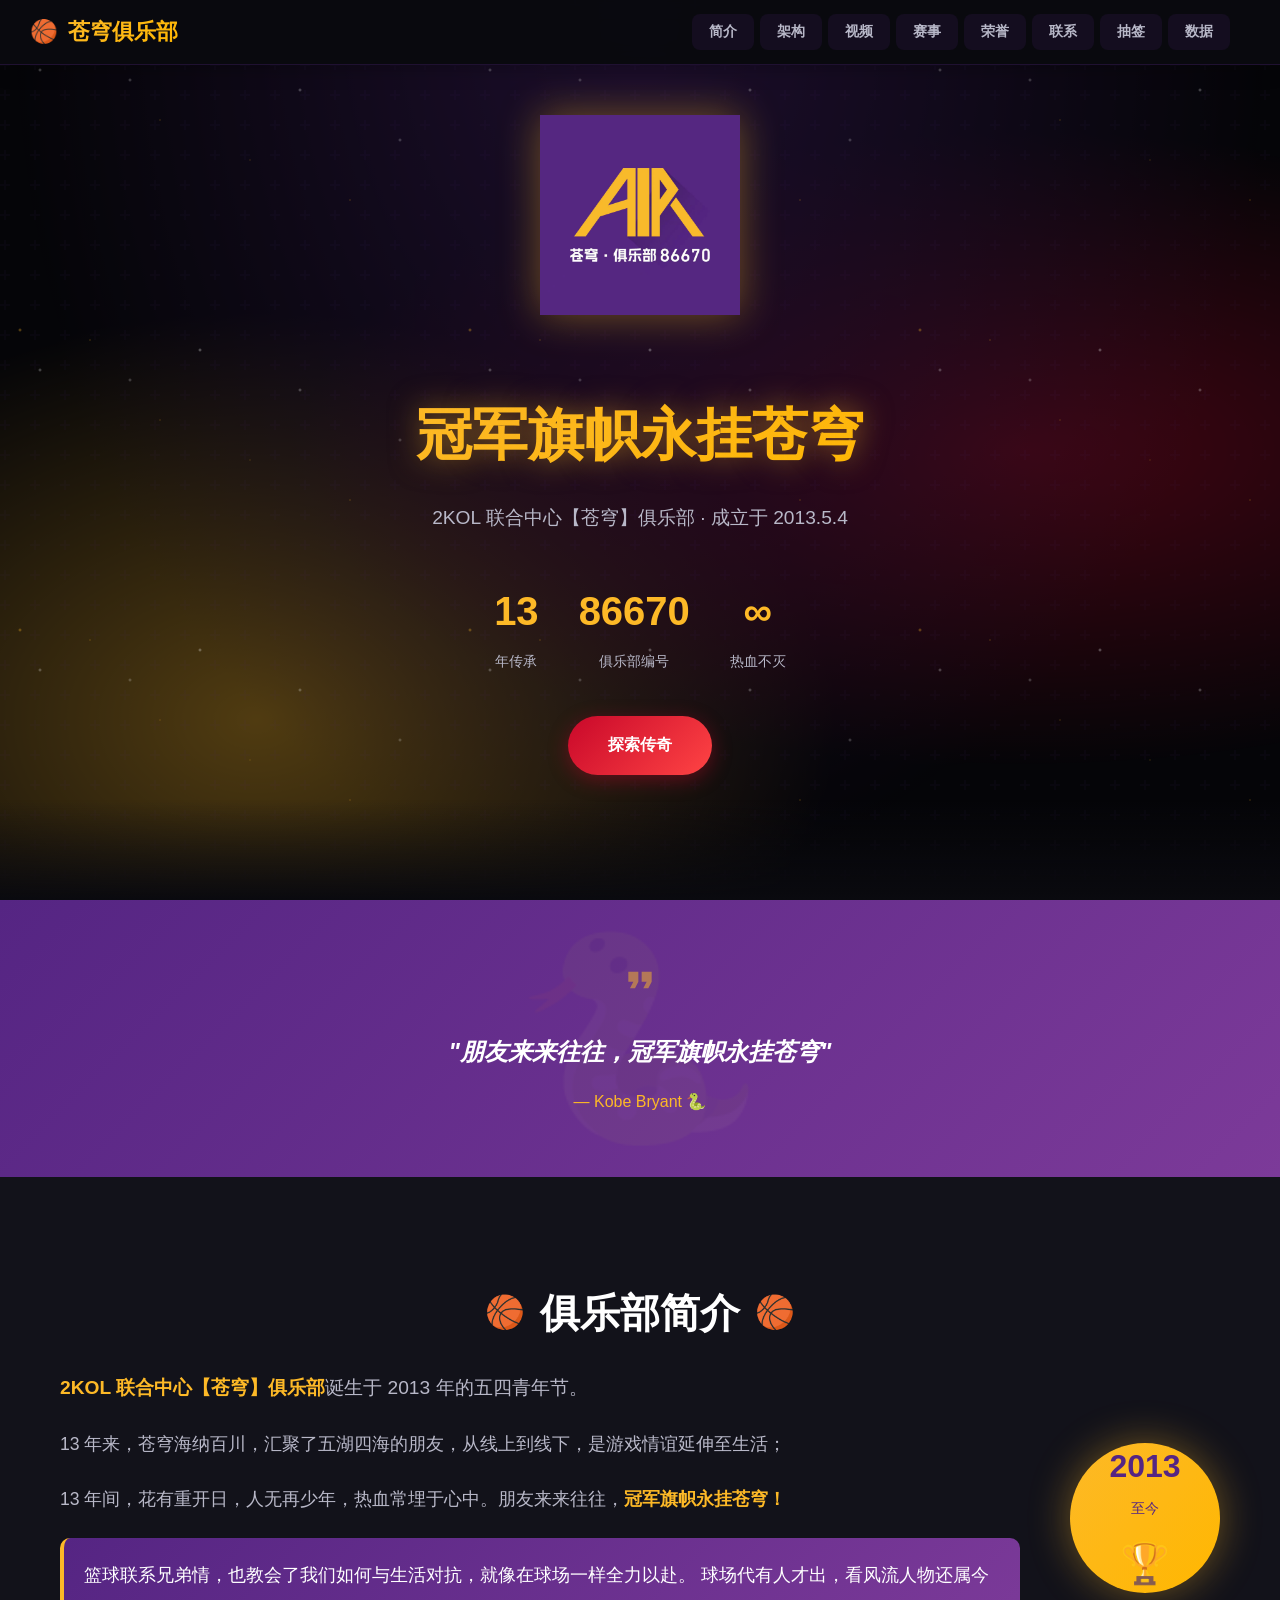
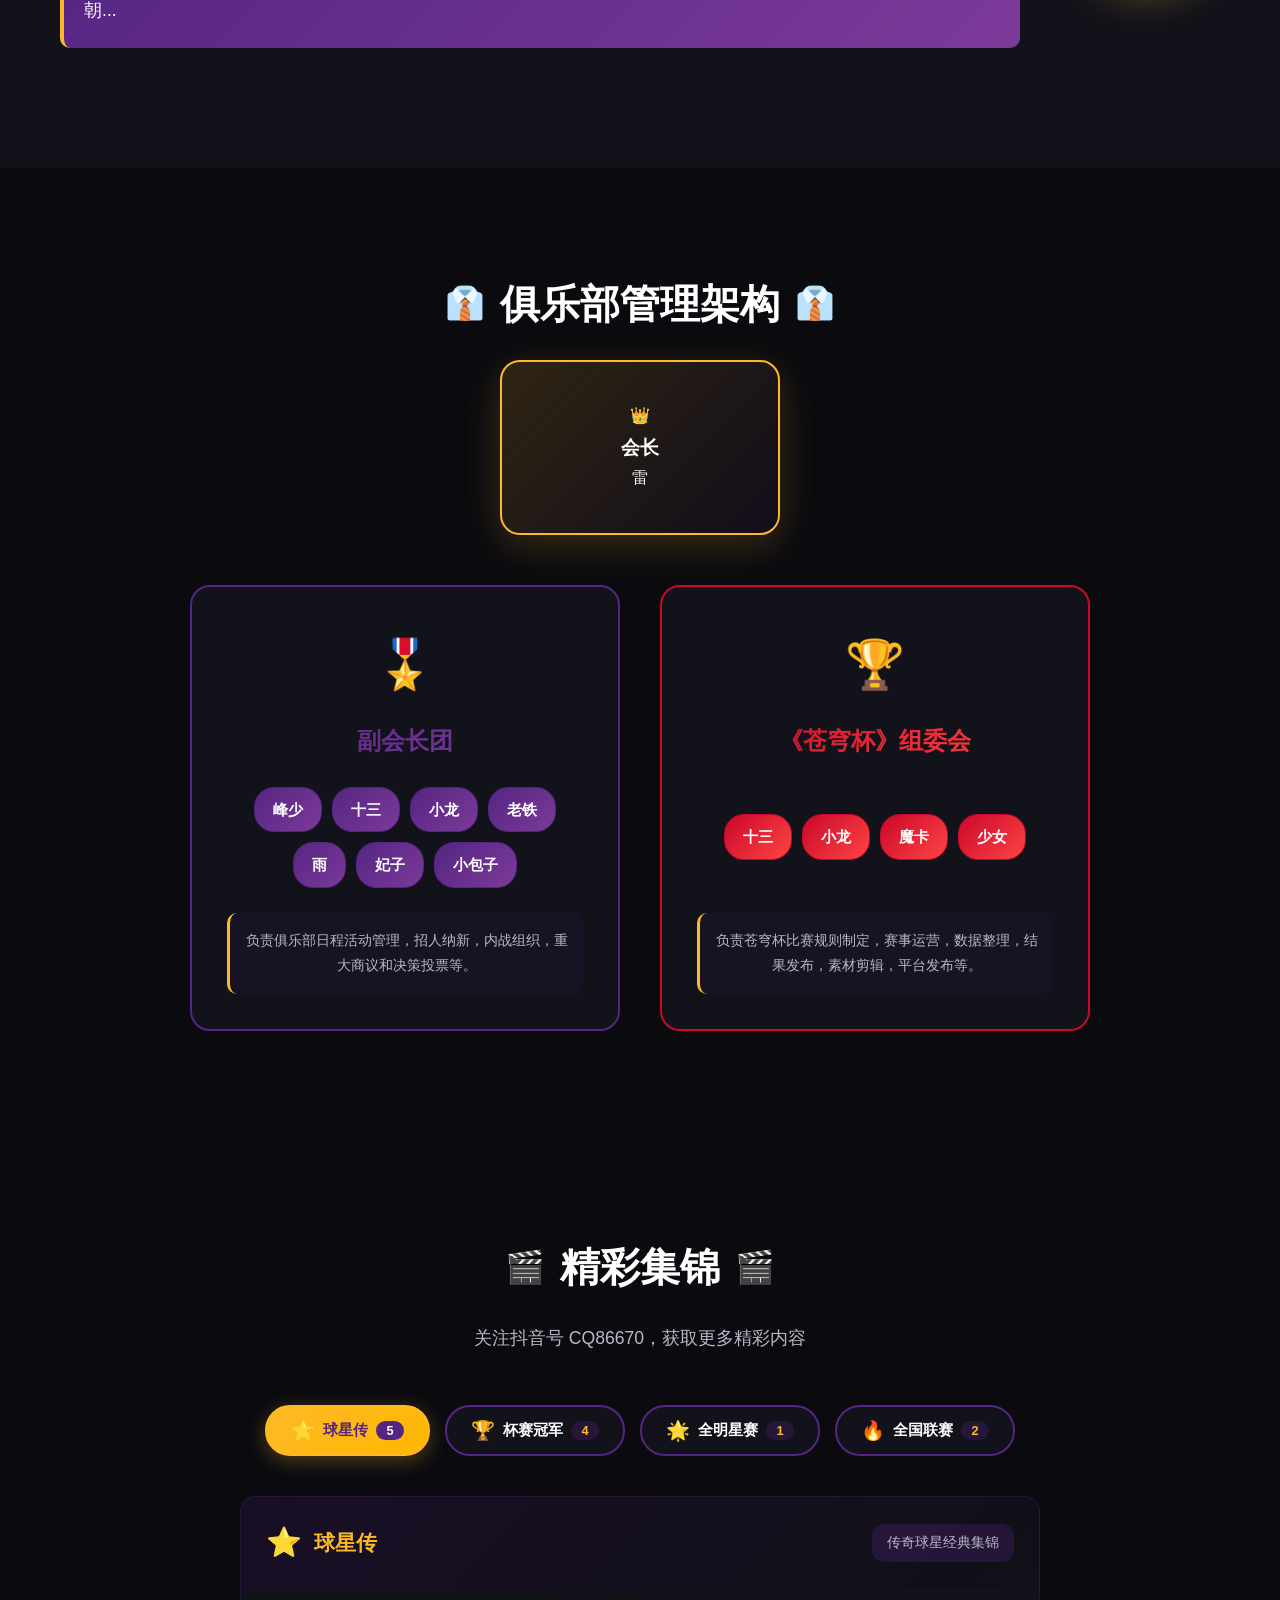
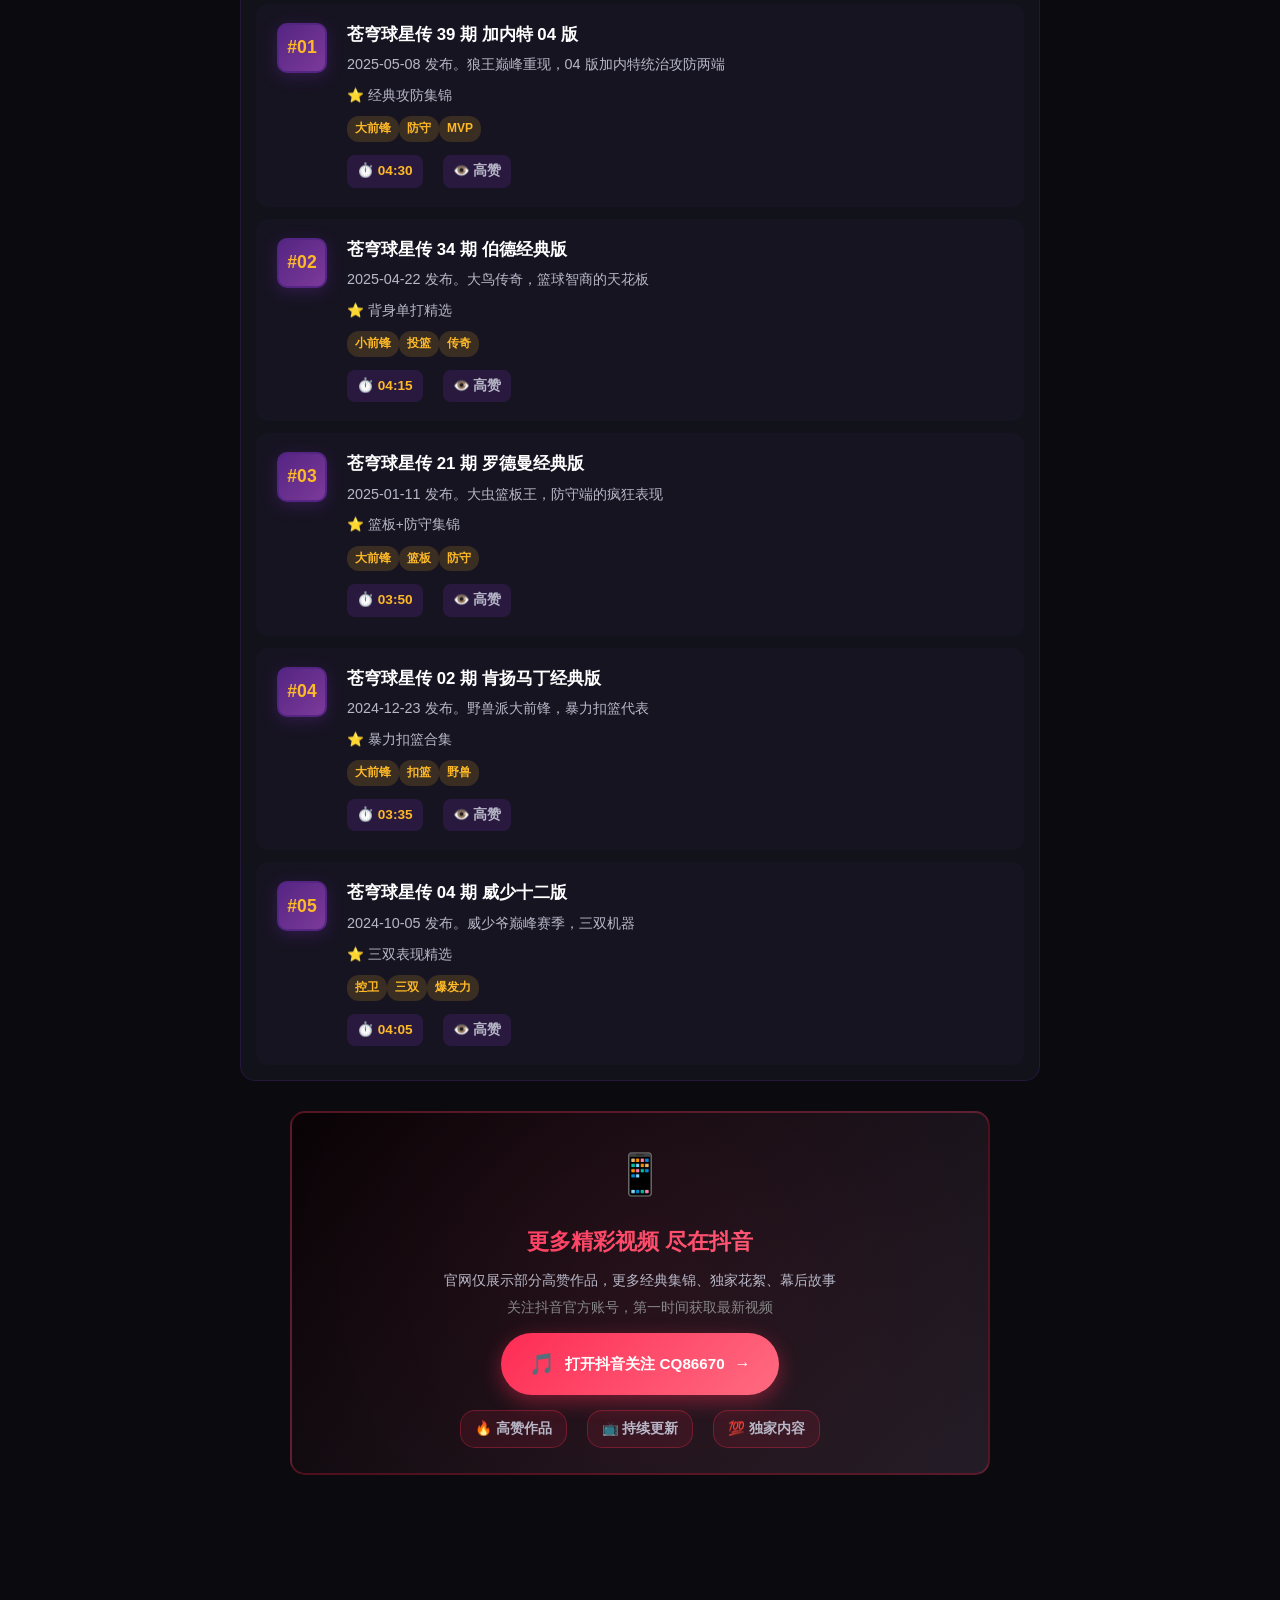
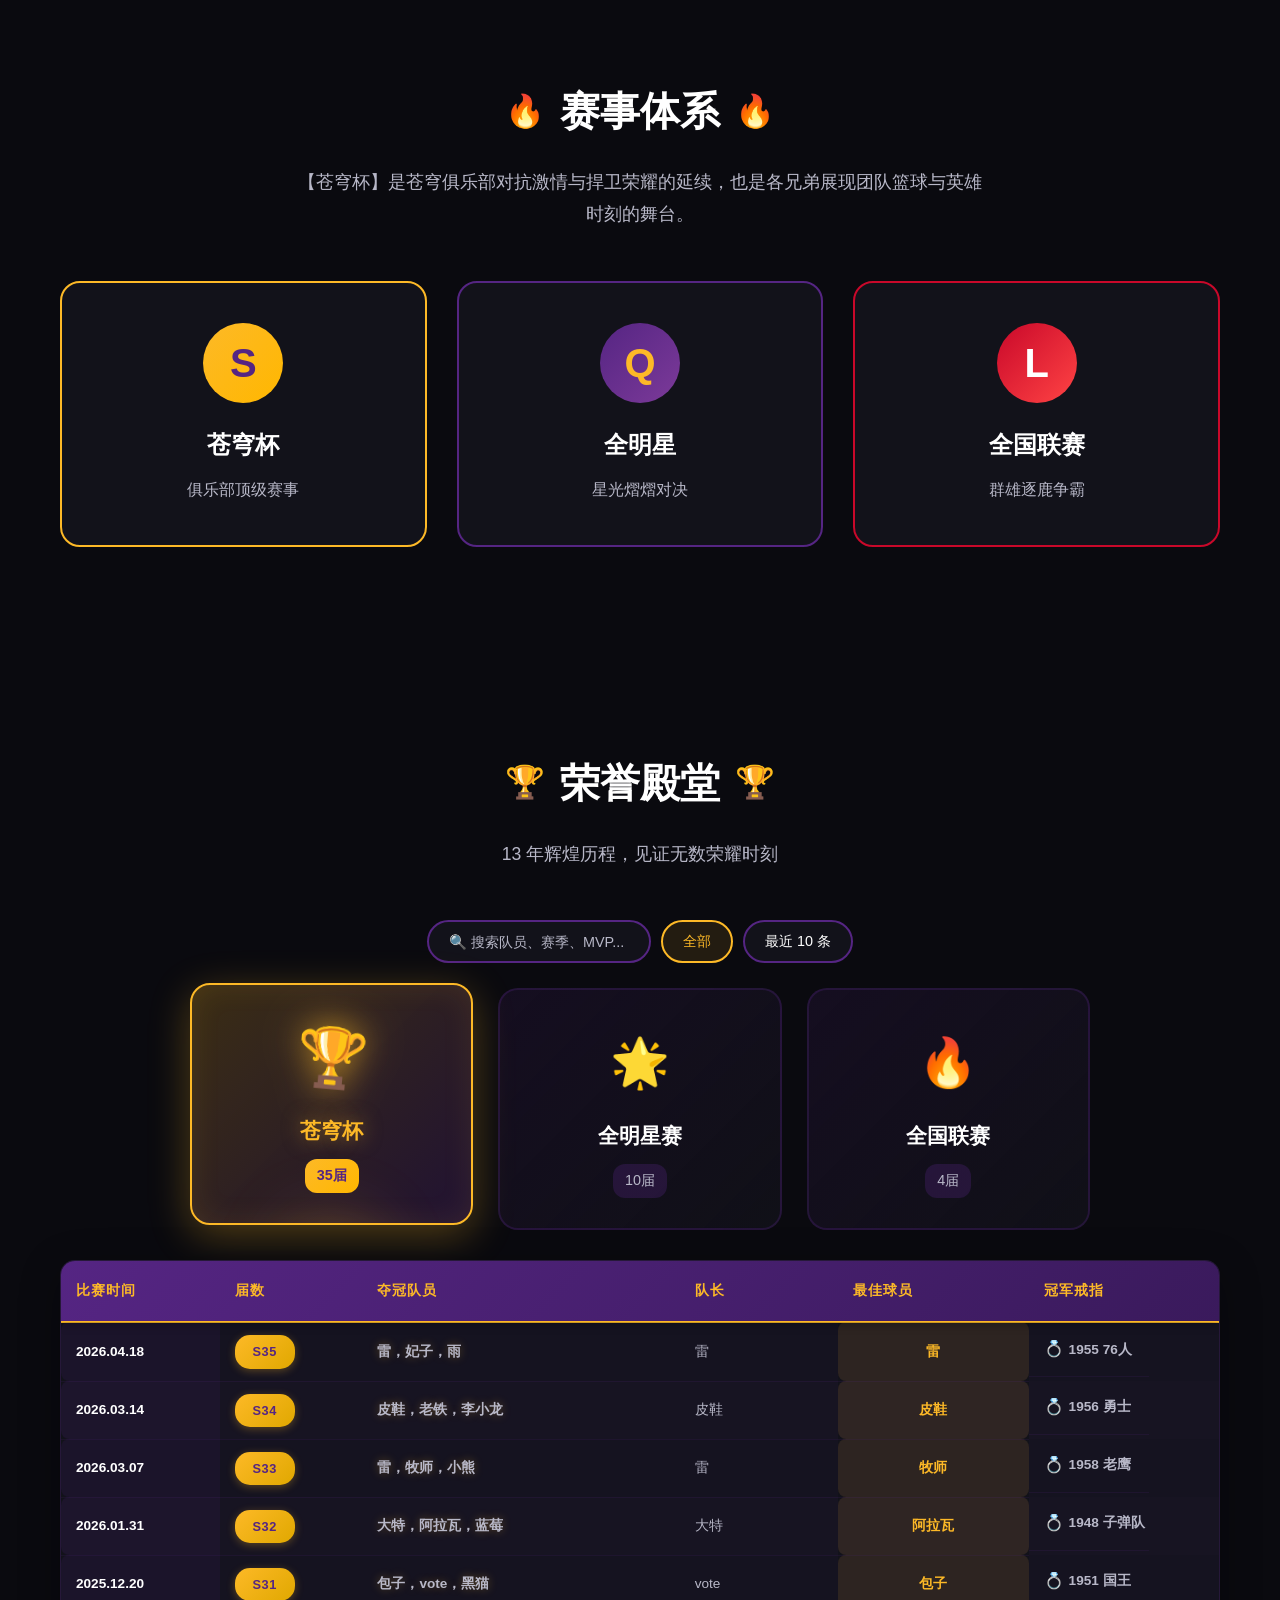
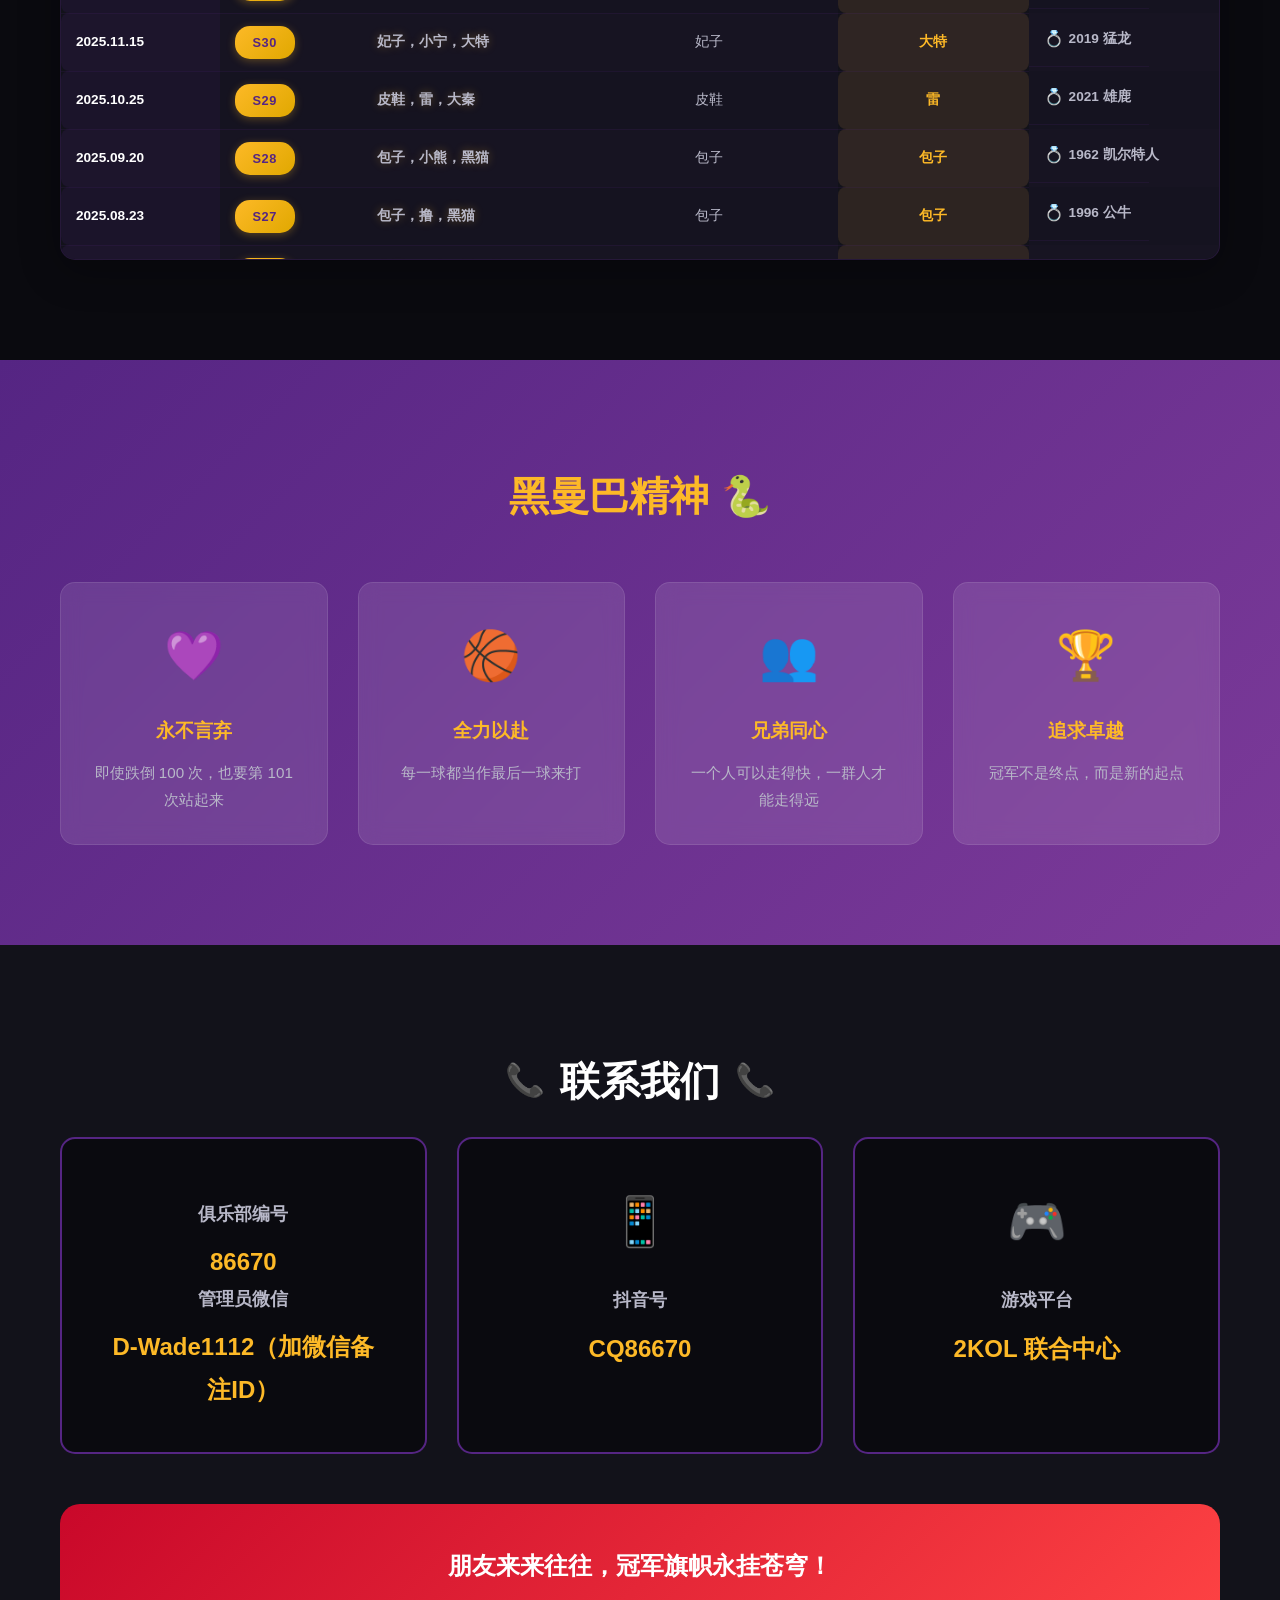
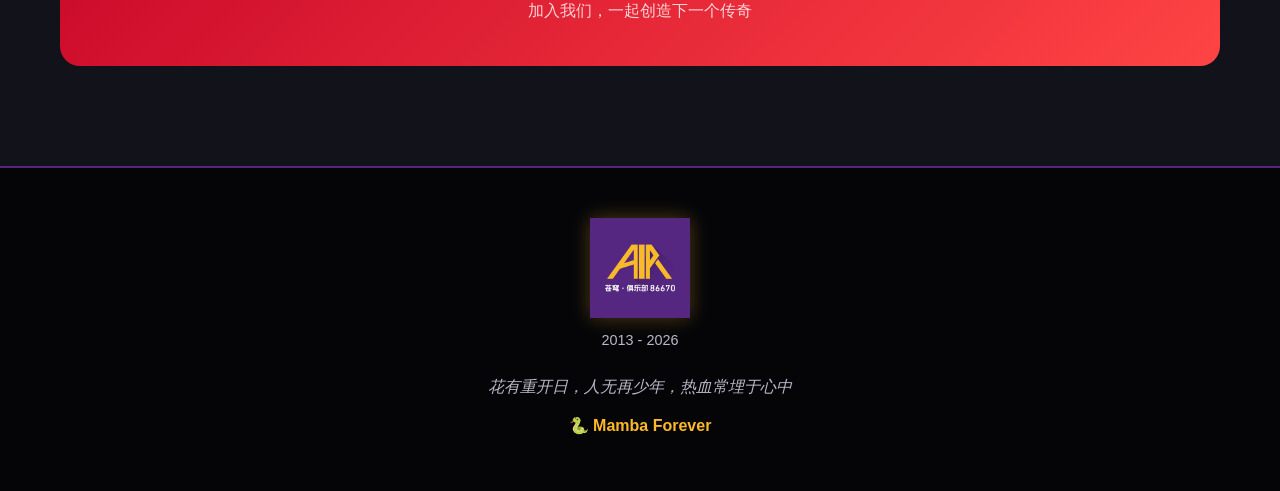
==== commit 978f8ce5: "Update index.html" ====
--- a/index.html
+++ b/index.html
@@ -36,6 +36,7 @@
                 <button class="quick-link" data-section="honors" title="跳转到荣誉">荣誉</button>
                 <button class="quick-link" data-section="contact" title="跳转到联系">联系</button>
                 <button class="quick-link" onclick="window.location.href='/draw.html'" title="跳转到抽签系统">抽签</button>
+                <button class="quick-link" onclick="window.location.href='/data.html'" title="跳转到数据系统">数据</button>
             </div>
 
             <div class="nav-toggle" id="navToggle">
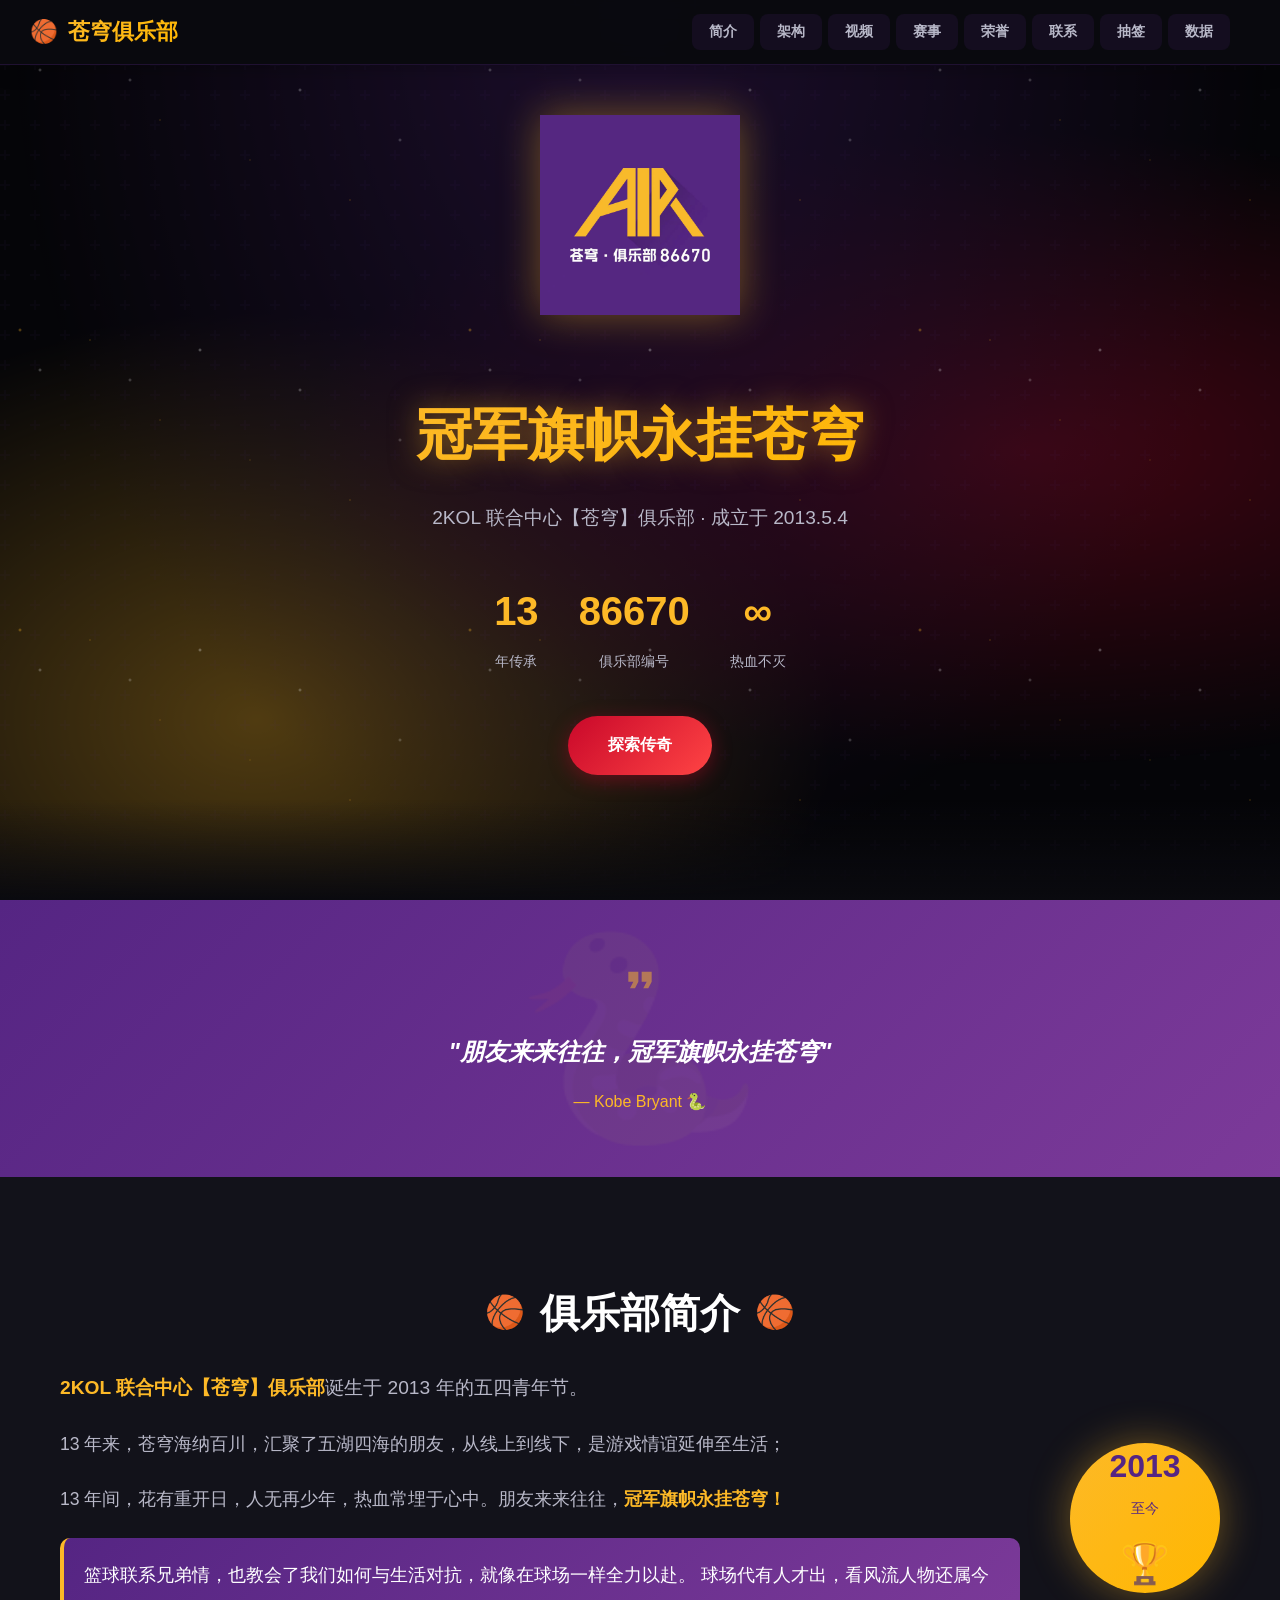
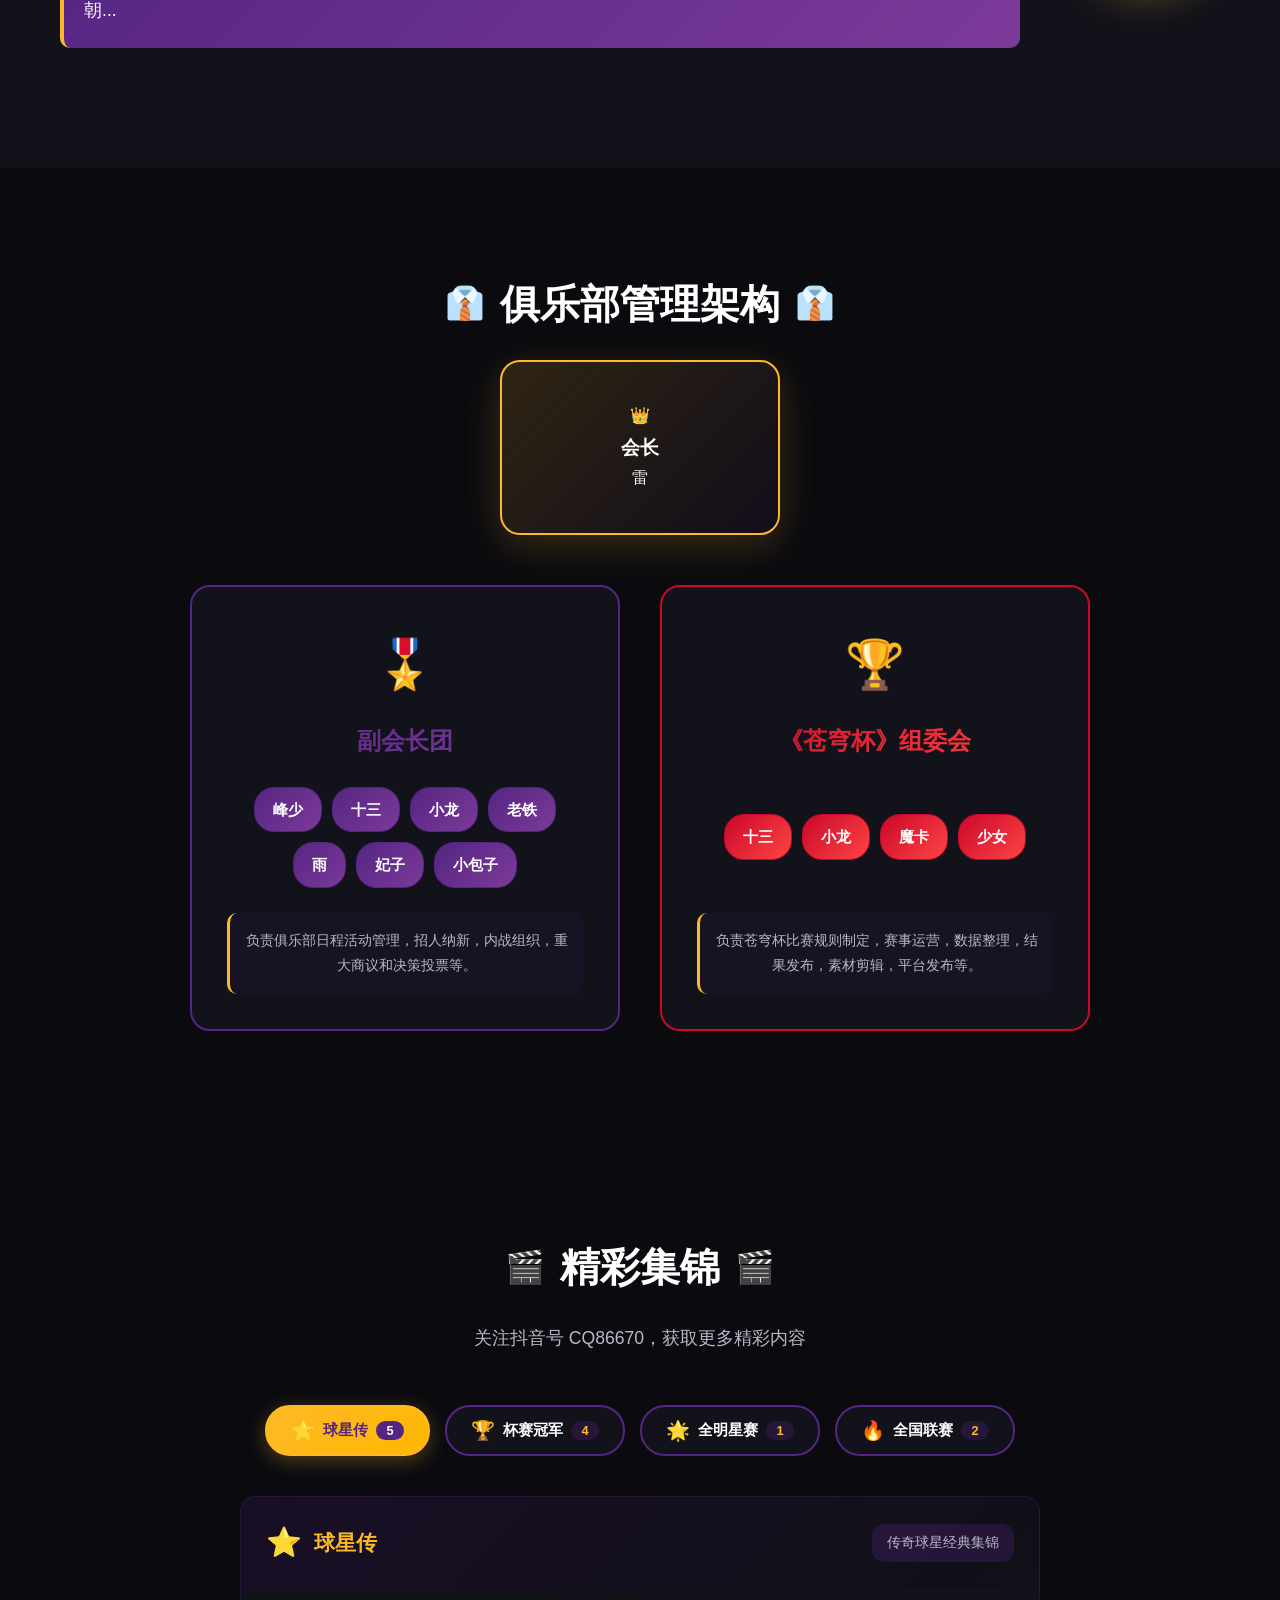
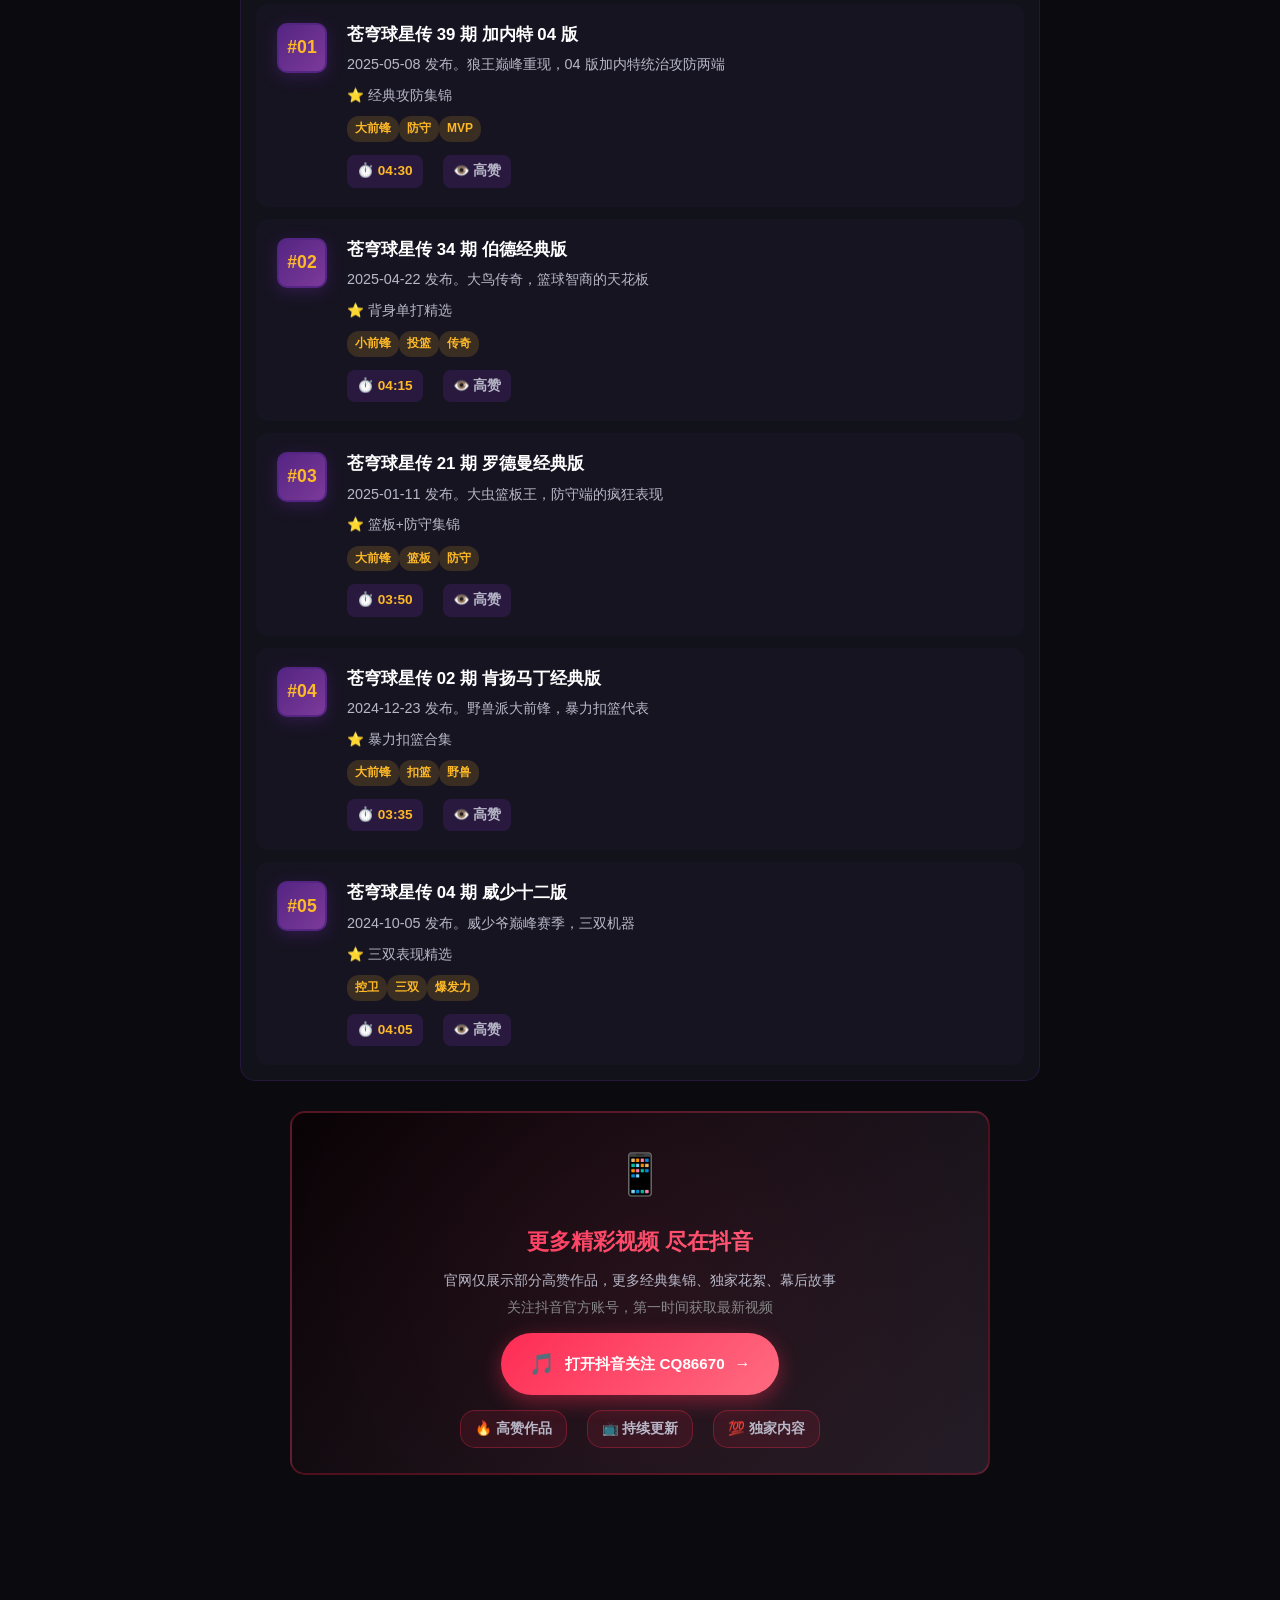
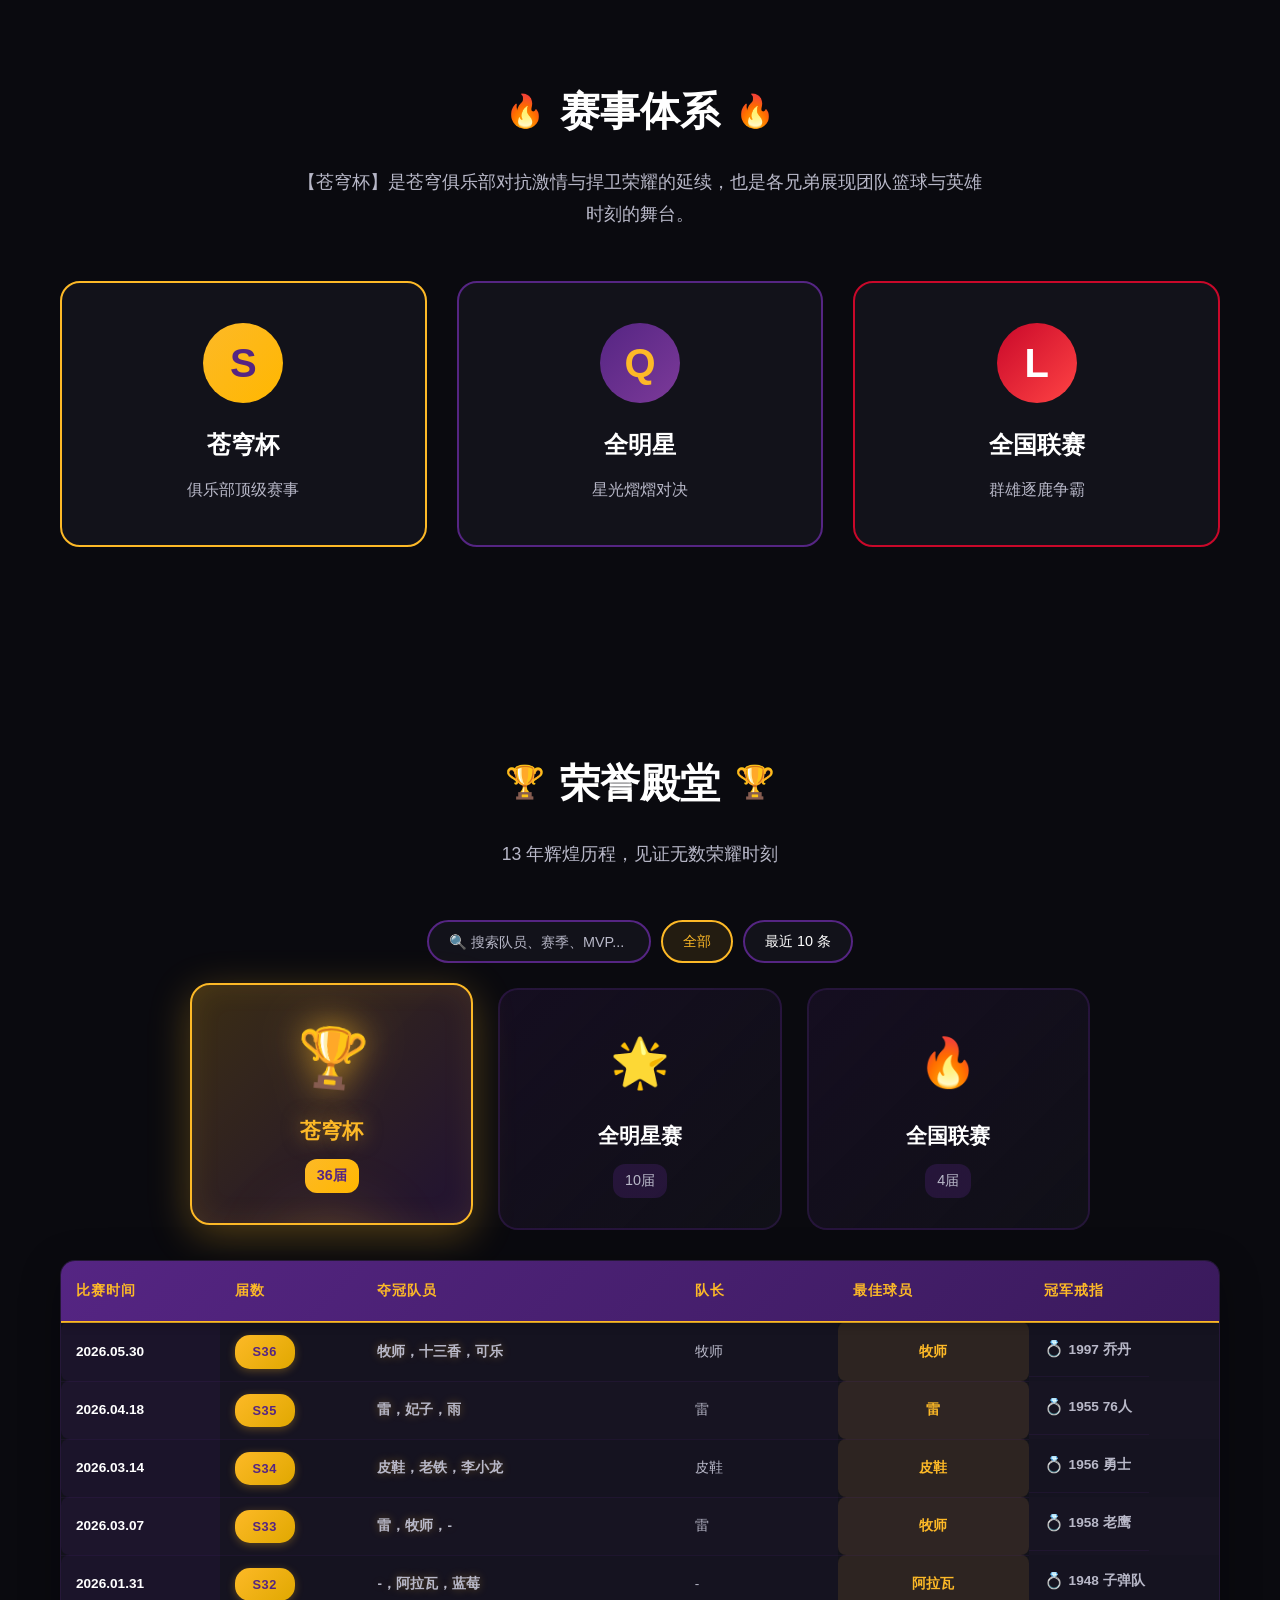
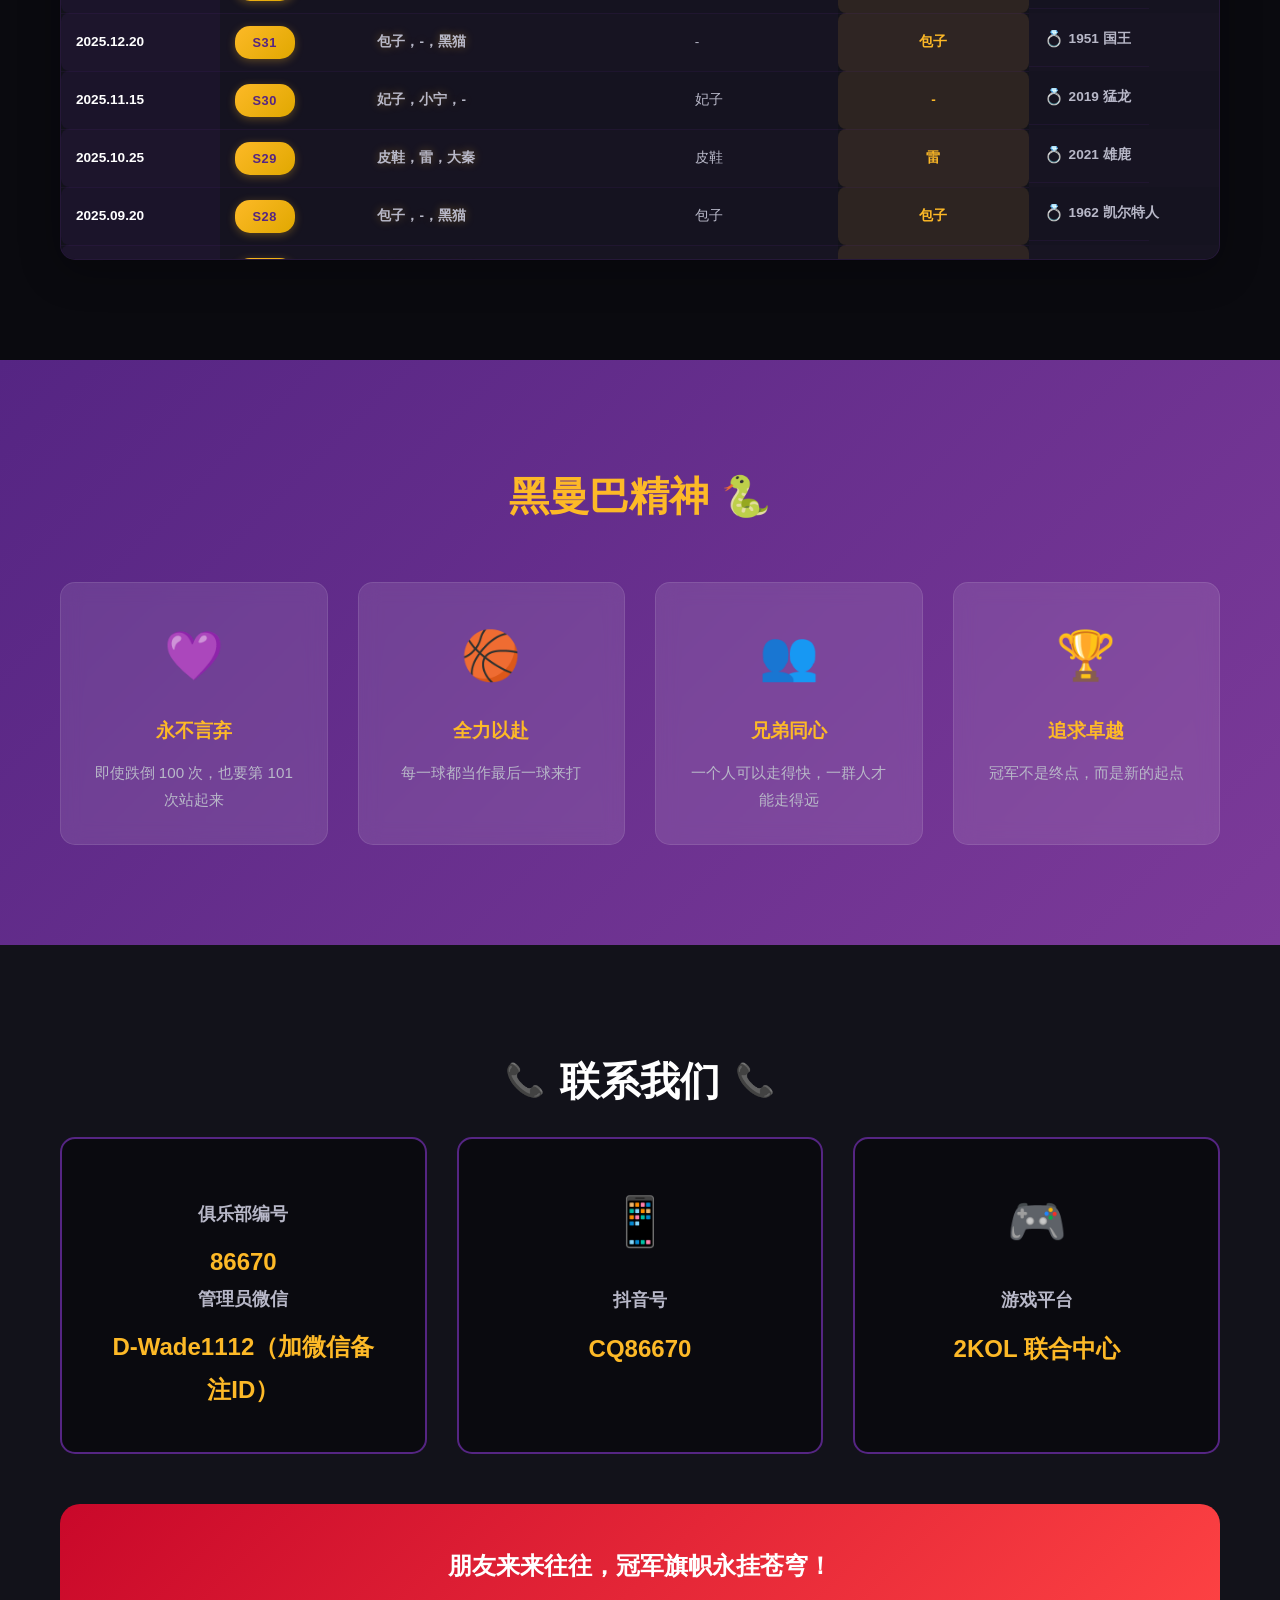
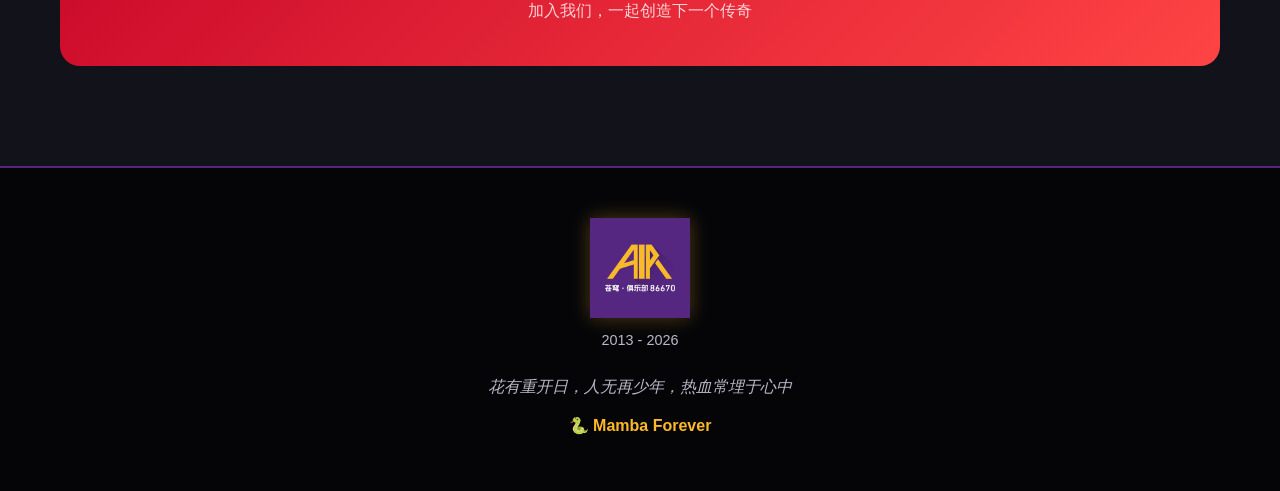
==== commit 490b04da: "Update index.html" ====
--- a/index.html
+++ b/index.html
@@ -348,7 +348,7 @@
                 <div class="honor-tab-card" data-honor="league">
                     <div class="tab-card-icon">🔥</div>
                     <div class="tab-card-title">全国联赛</div>
-                    <div class="tab-card-count" id="honor-league-count">6 届</div>
+                    <div class="tab-card-count" id="honor-league-count">5 届</div>
                     <div class="tab-card-glow"></div>
                 </div>
             </div>
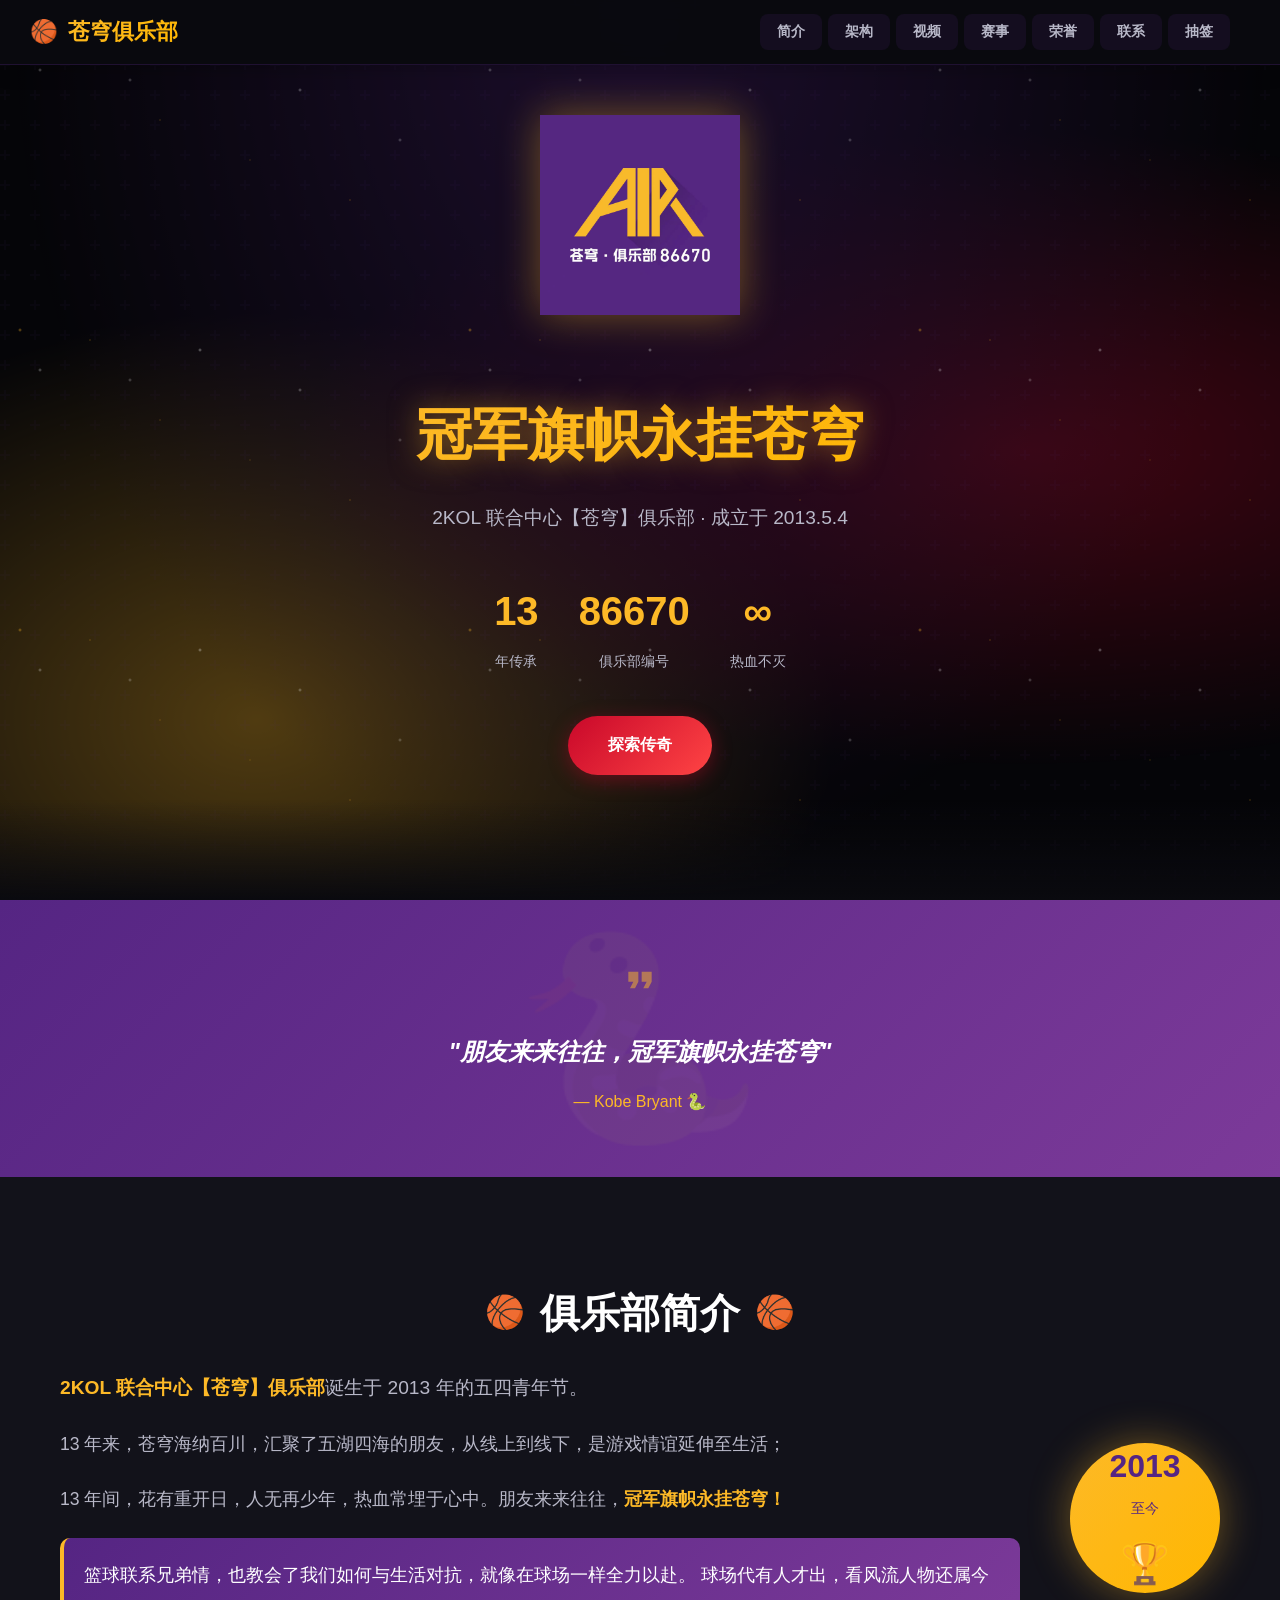
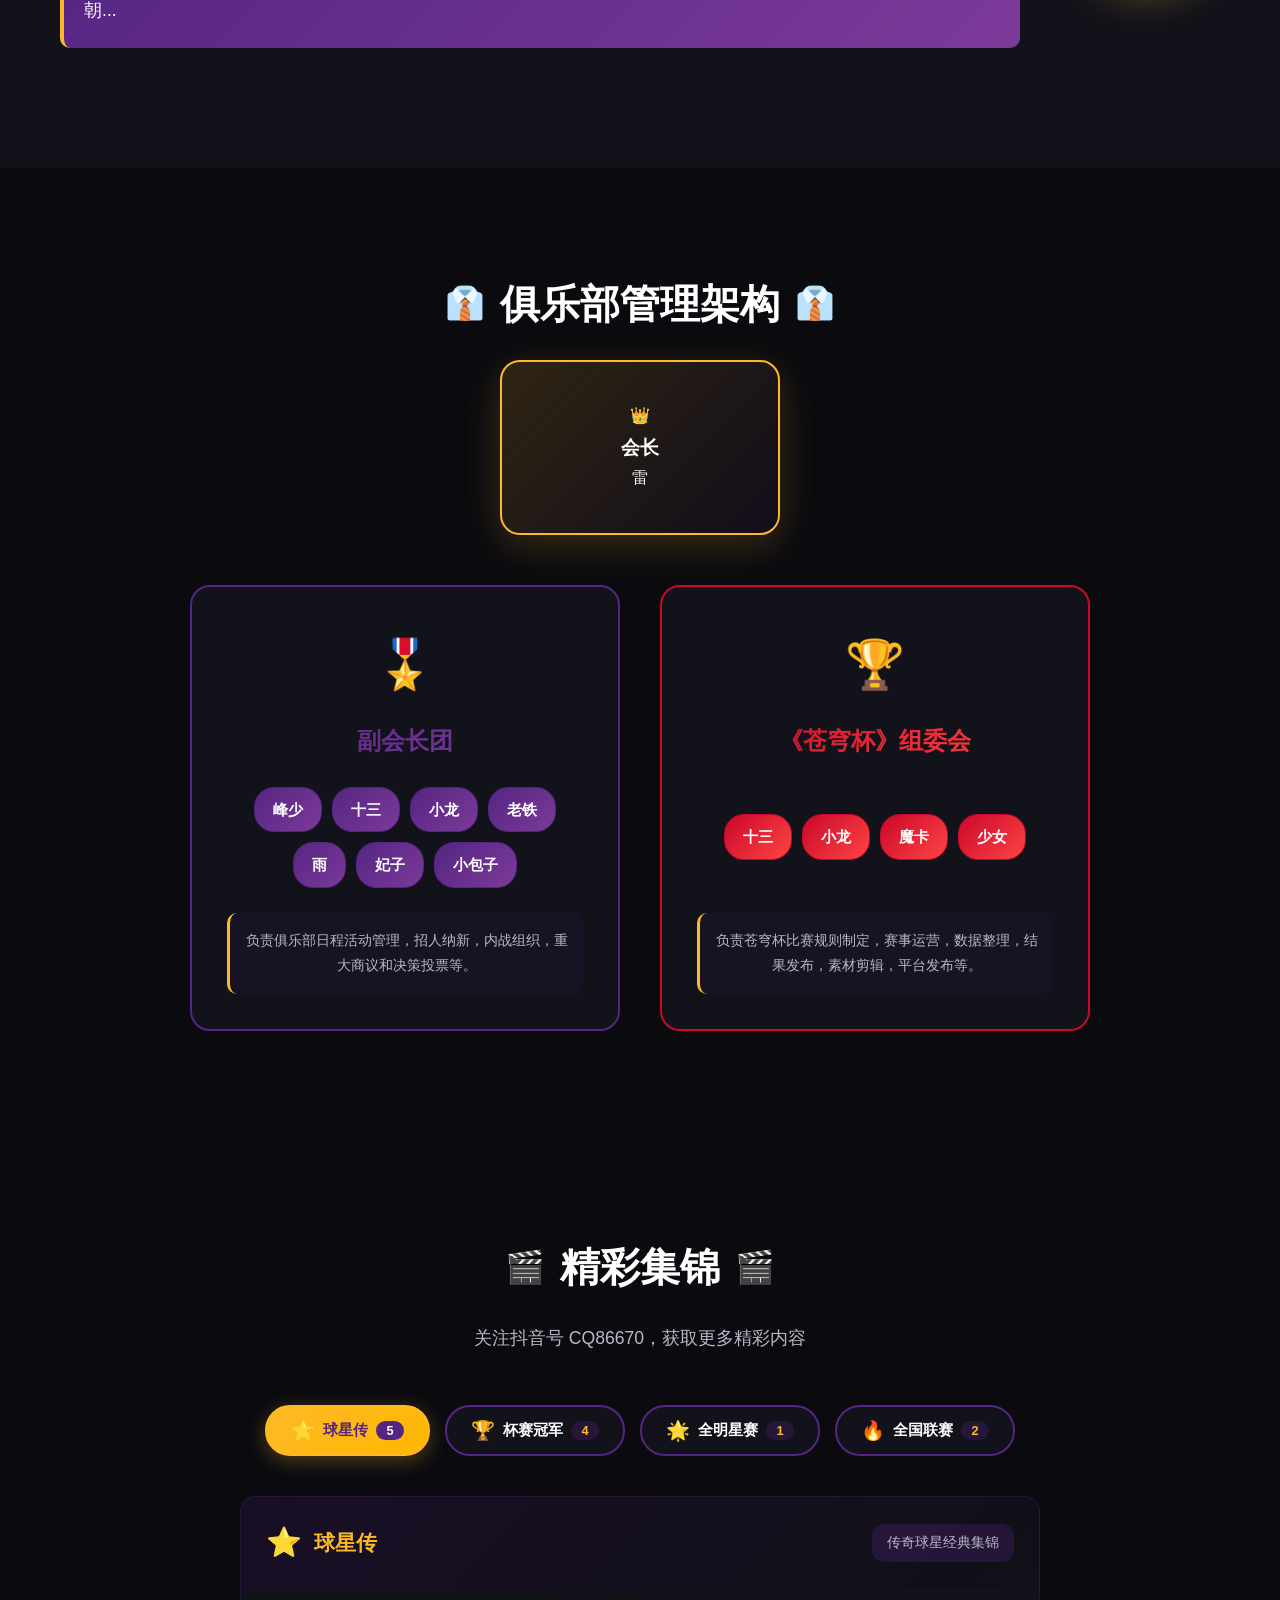
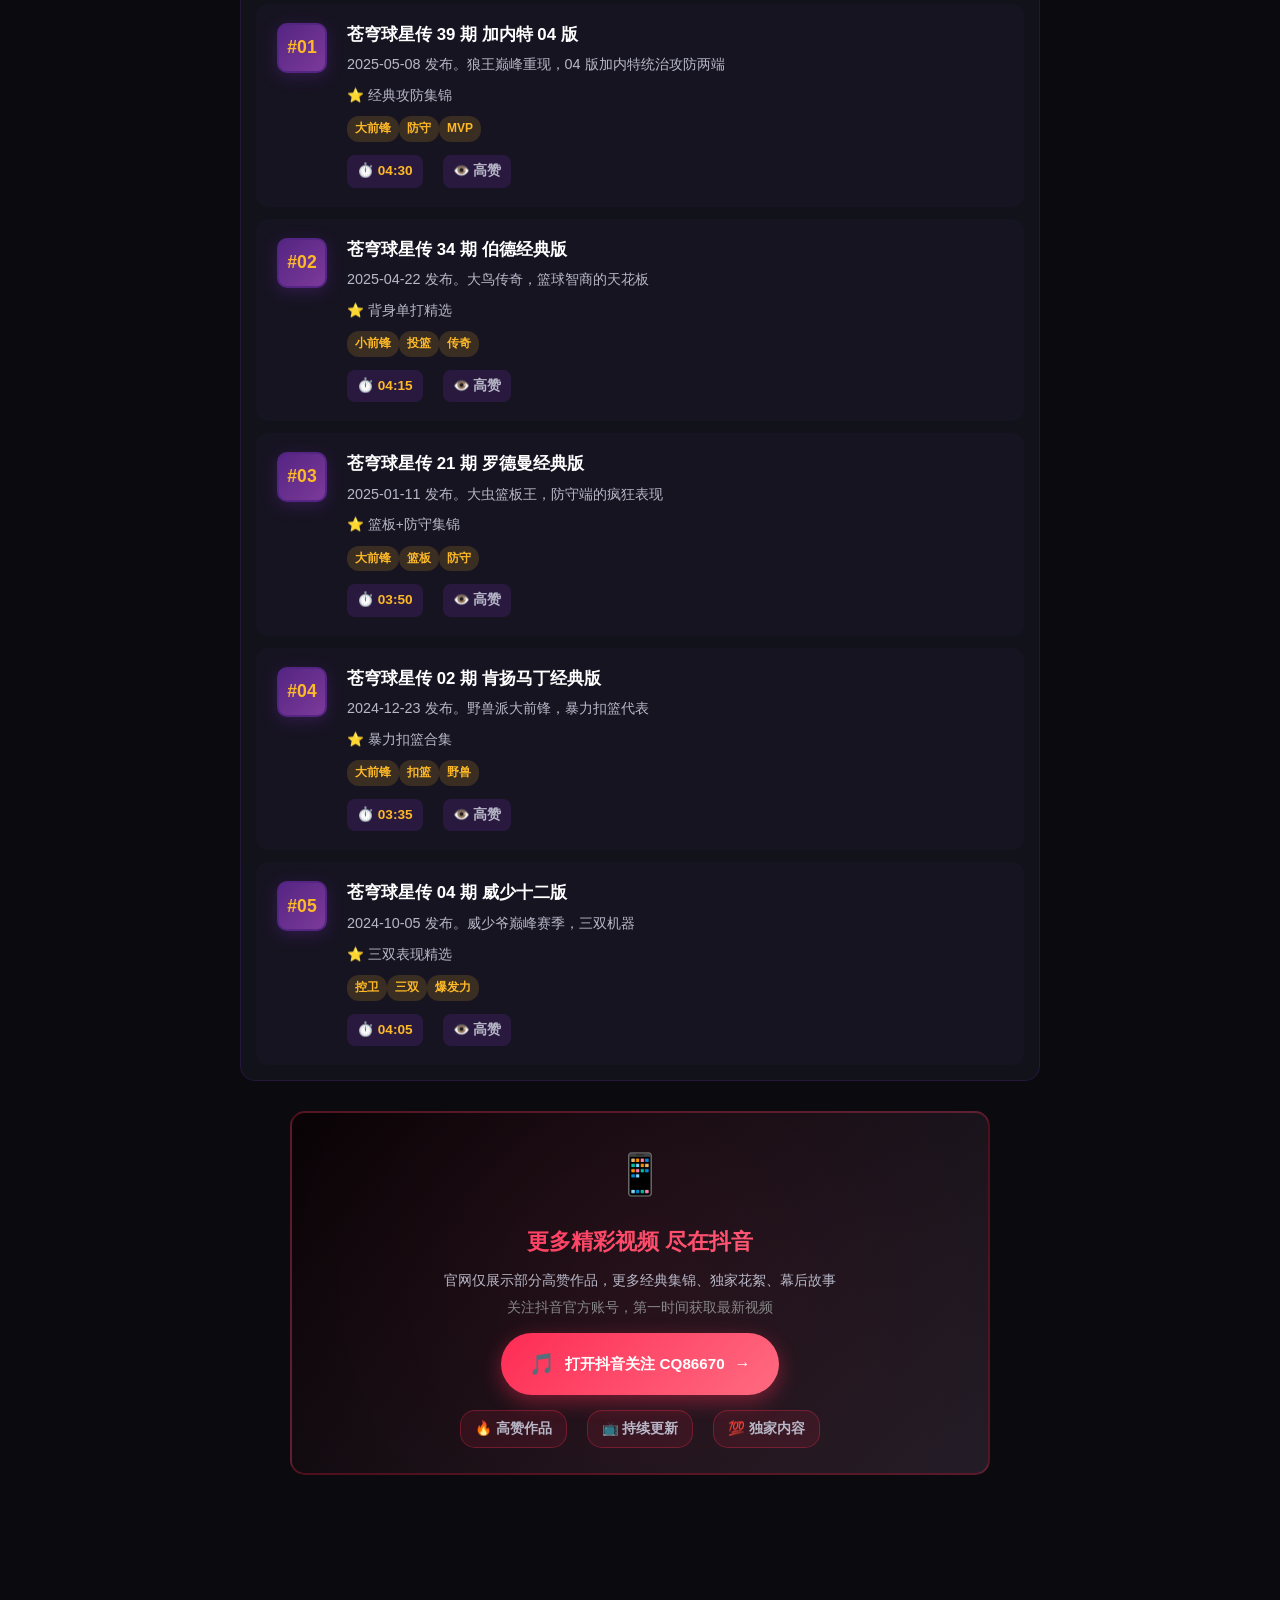
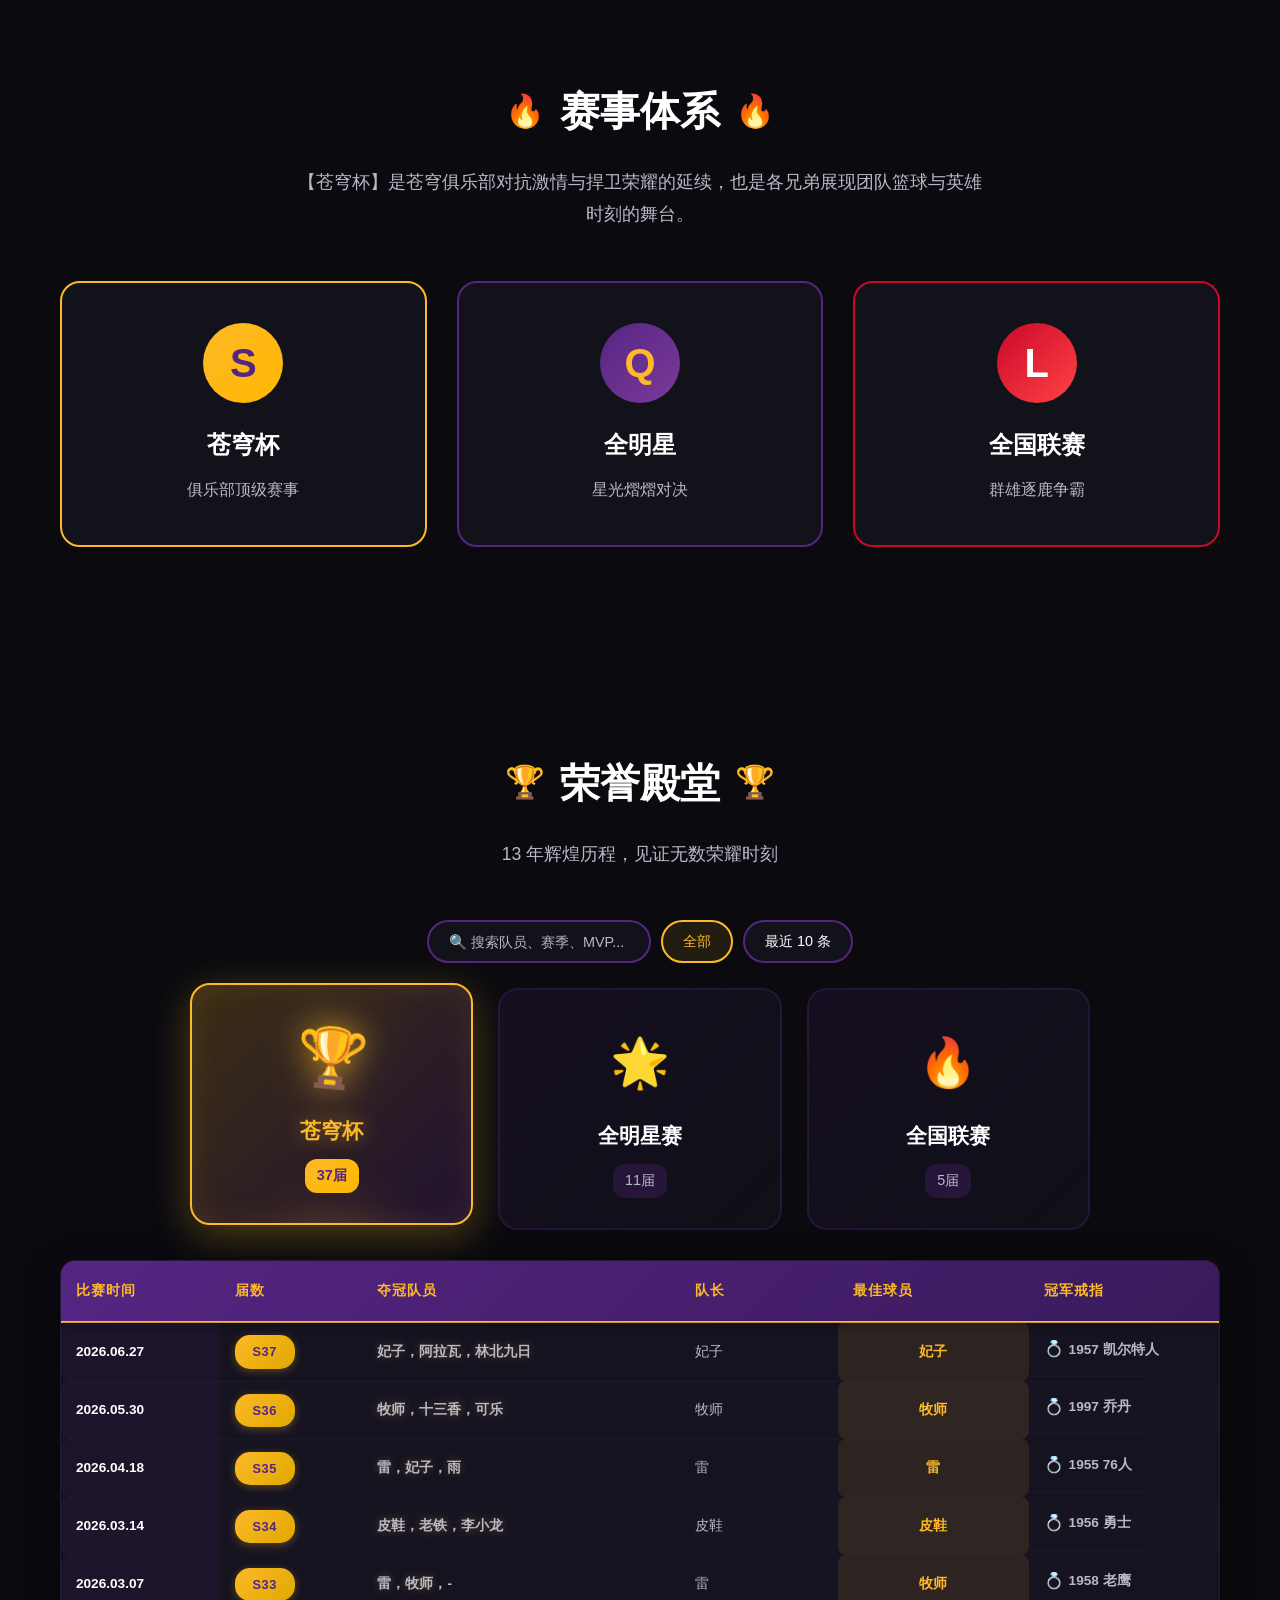
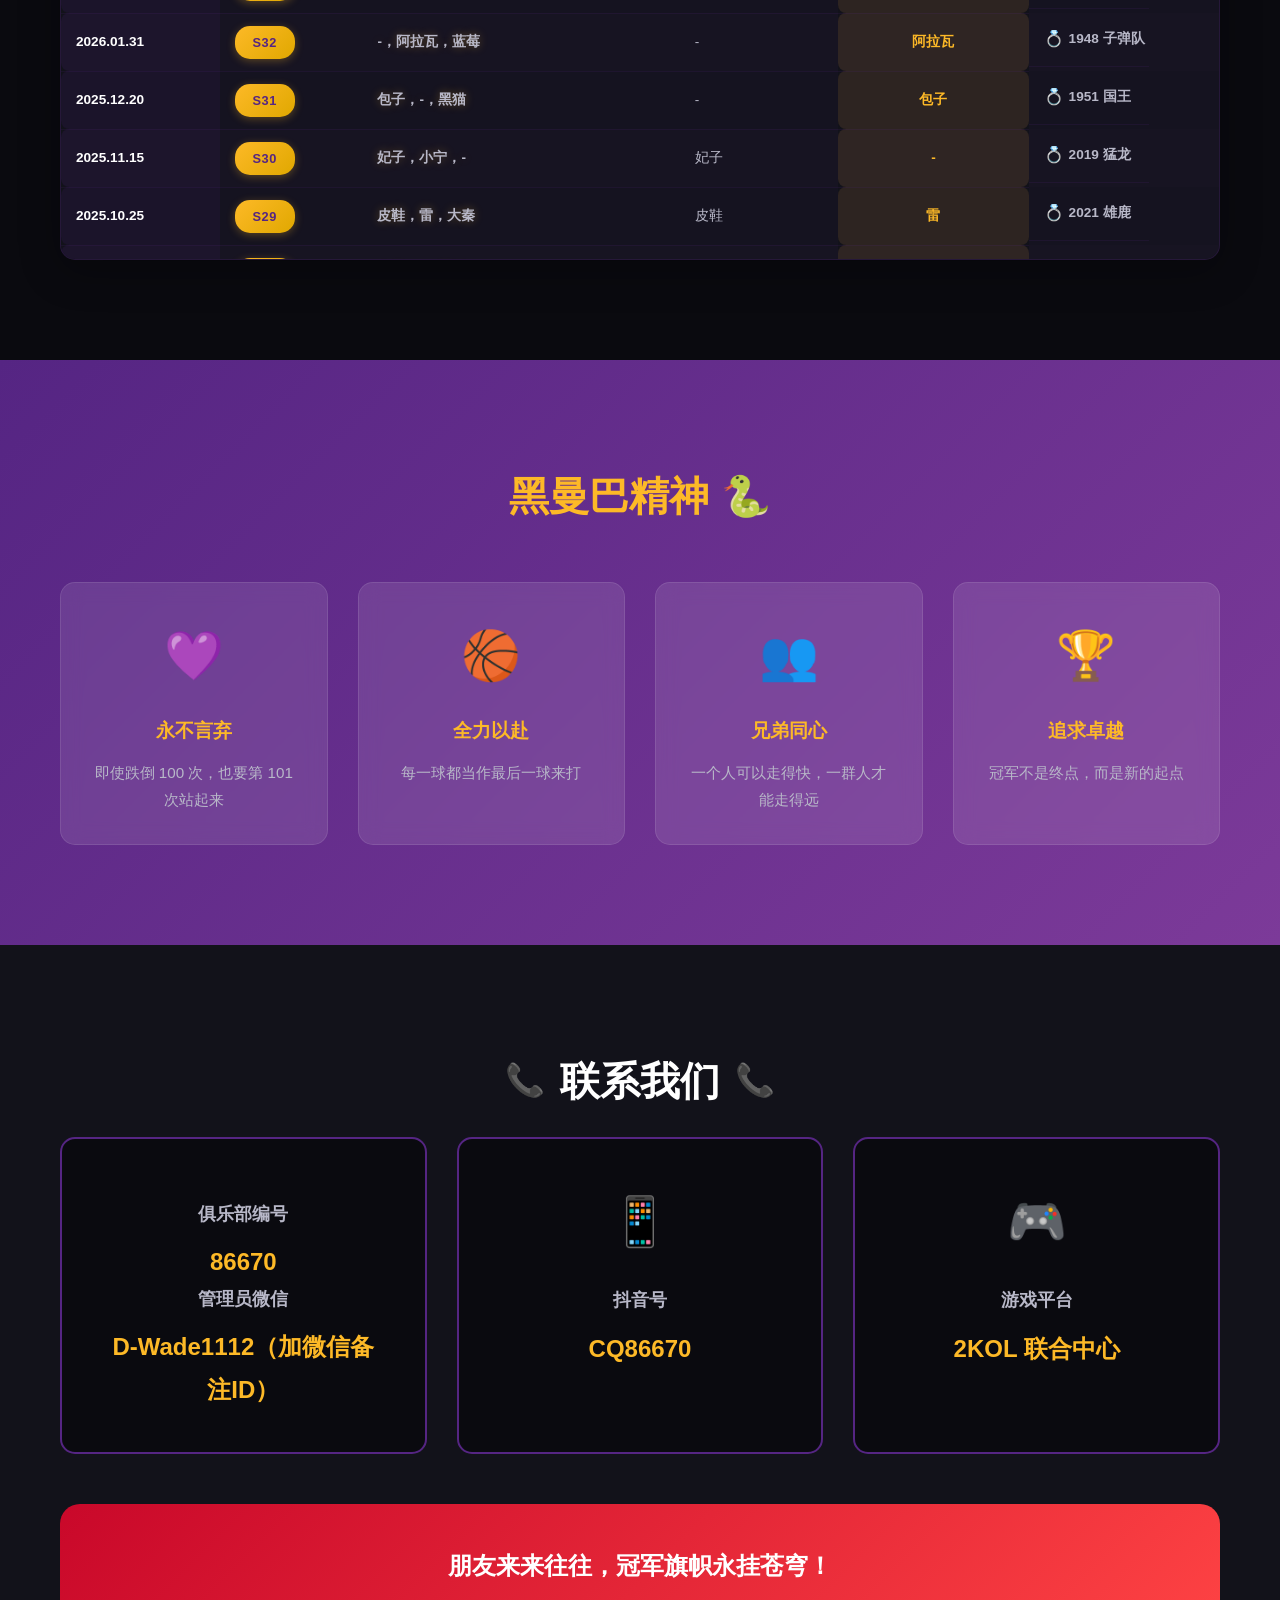
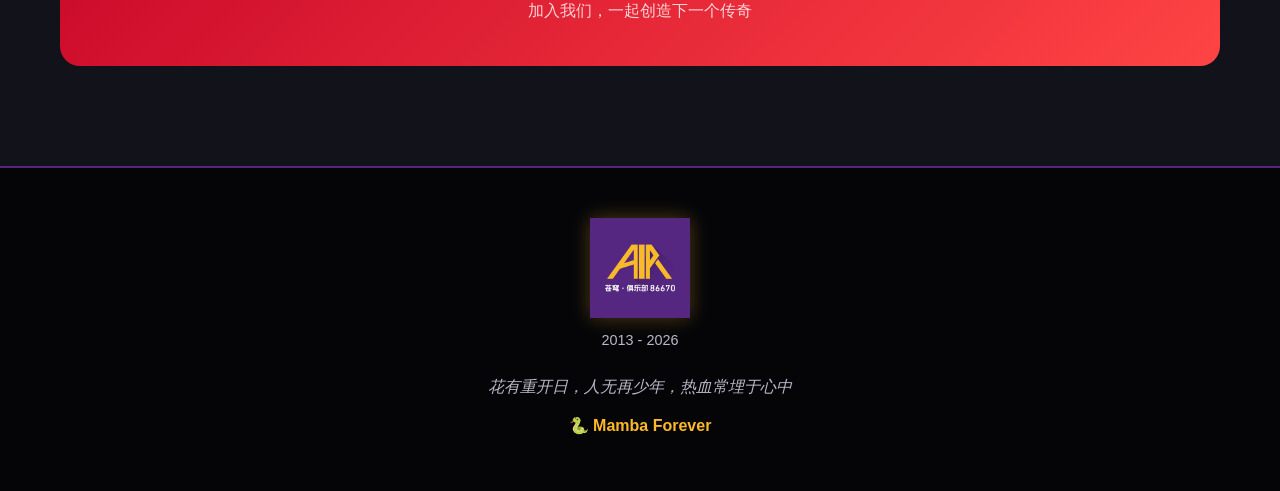
==== commit ced98d56: "Update index.html" ====
--- a/index.html
+++ b/index.html
@@ -36,7 +36,7 @@
                 <button class="quick-link" data-section="honors" title="跳转到荣誉">荣誉</button>
                 <button class="quick-link" data-section="contact" title="跳转到联系">联系</button>
                 <button class="quick-link" onclick="window.location.href='/draw.html'" title="跳转到抽签系统">抽签</button>
-                <button class="quick-link" onclick="window.location.href='/data.html'" title="跳转到数据系统">数据</button>
+                <!-- <button class="quick-link" onclick="window.location.href='/data.html'" title="跳转到数据系统">数据</button> -->
             </div>
 
             <div class="nav-toggle" id="navToggle">
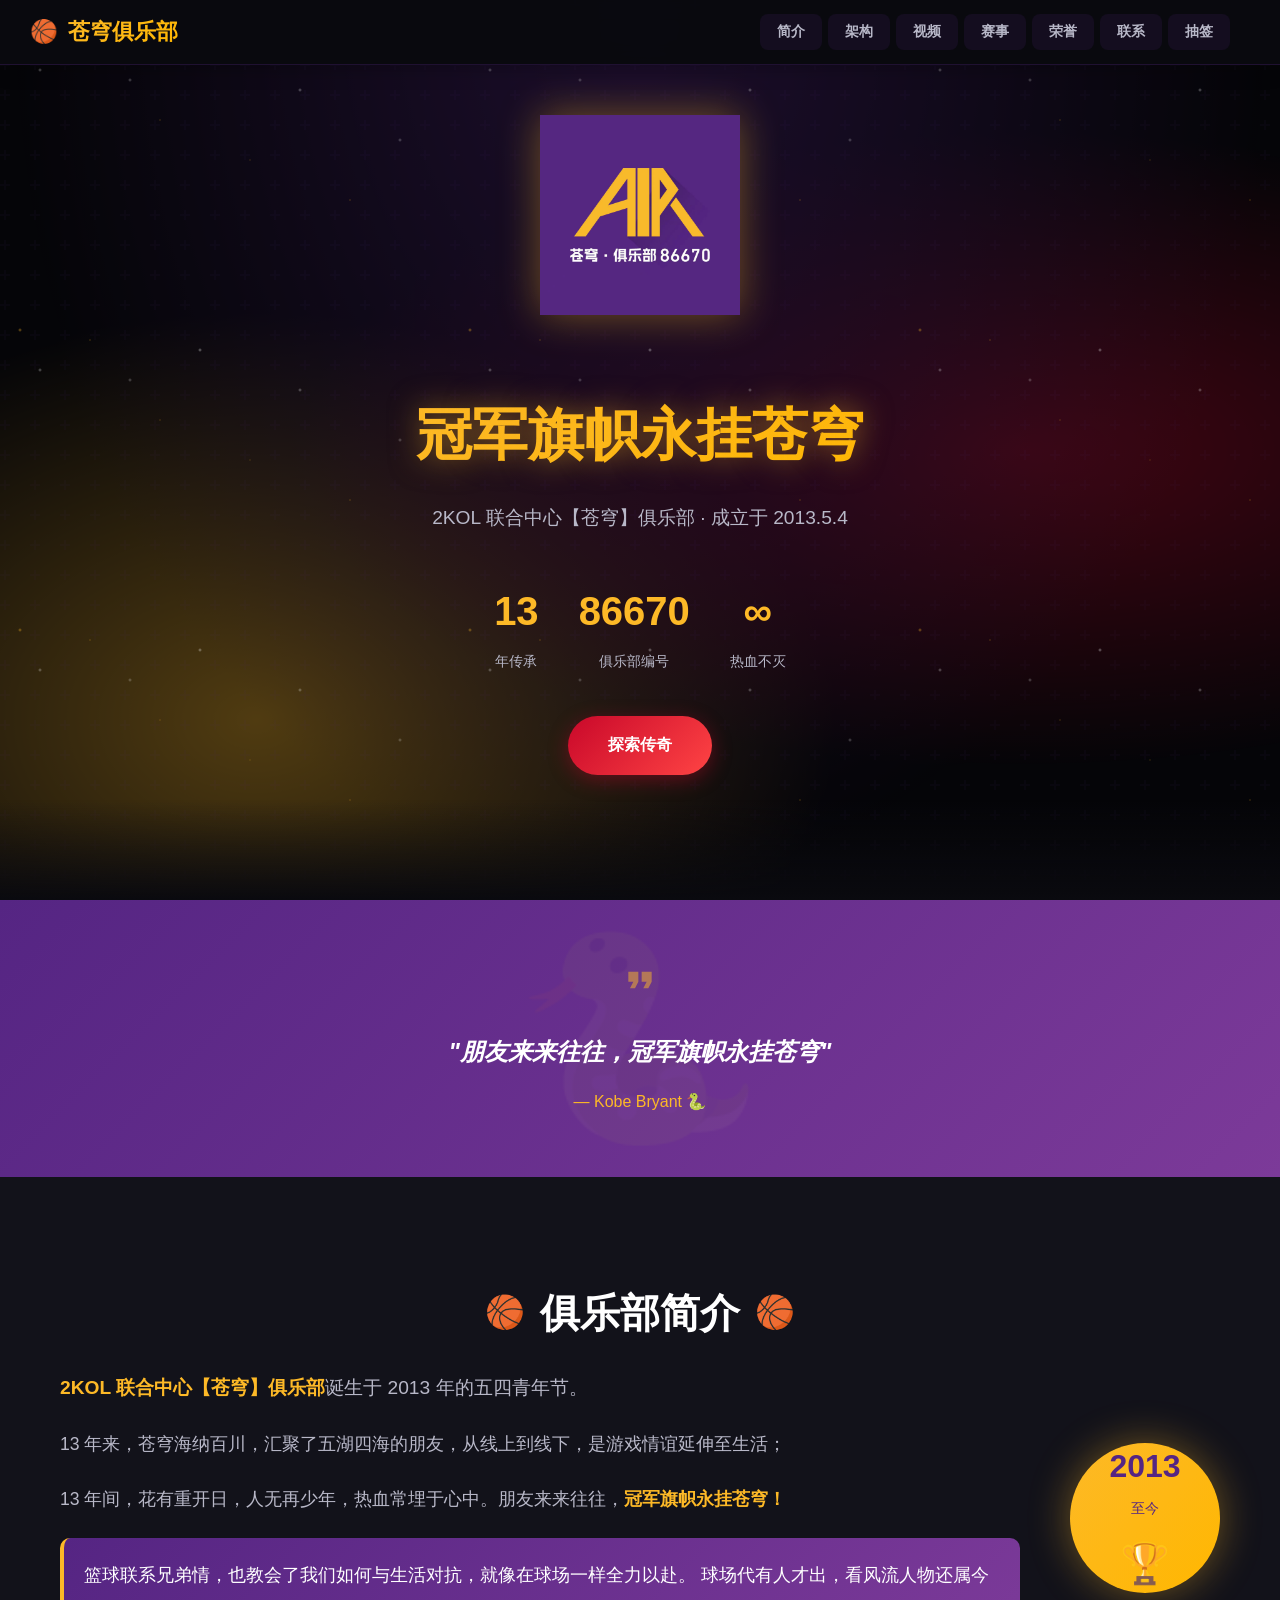
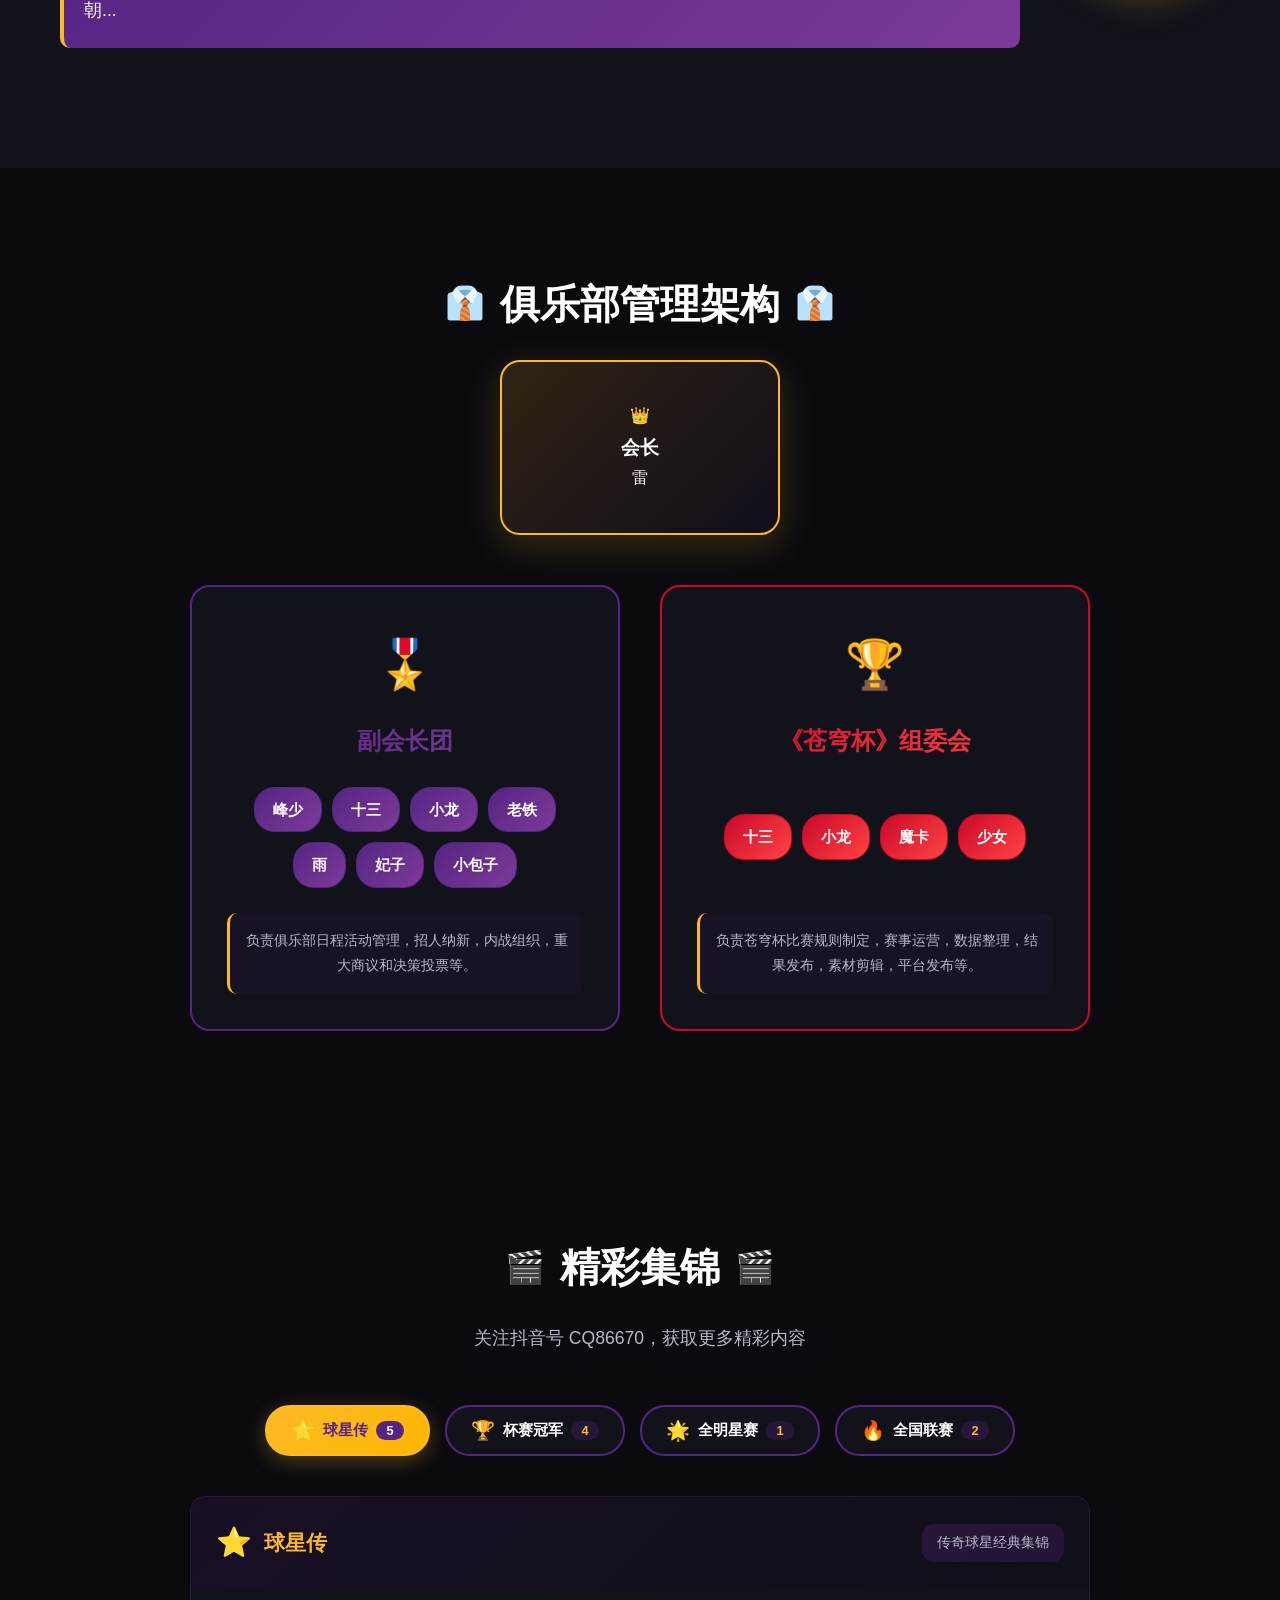
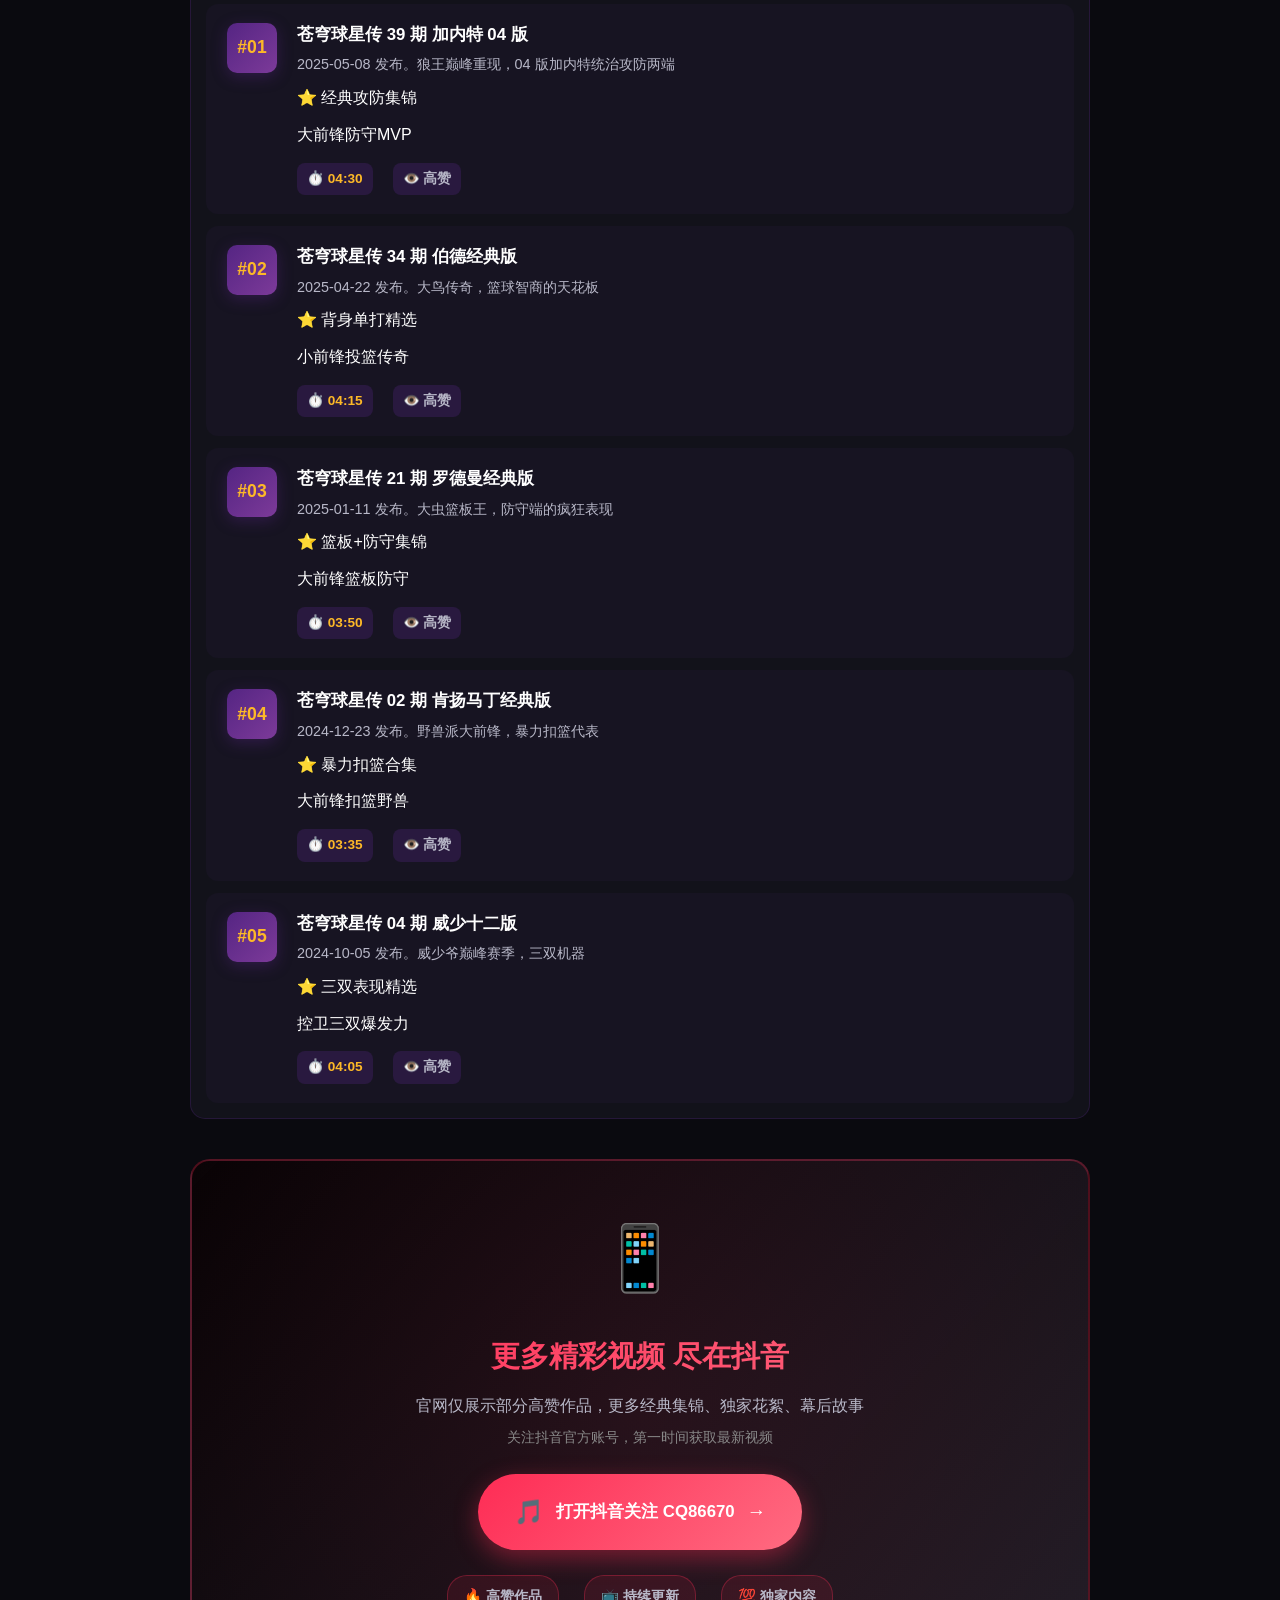
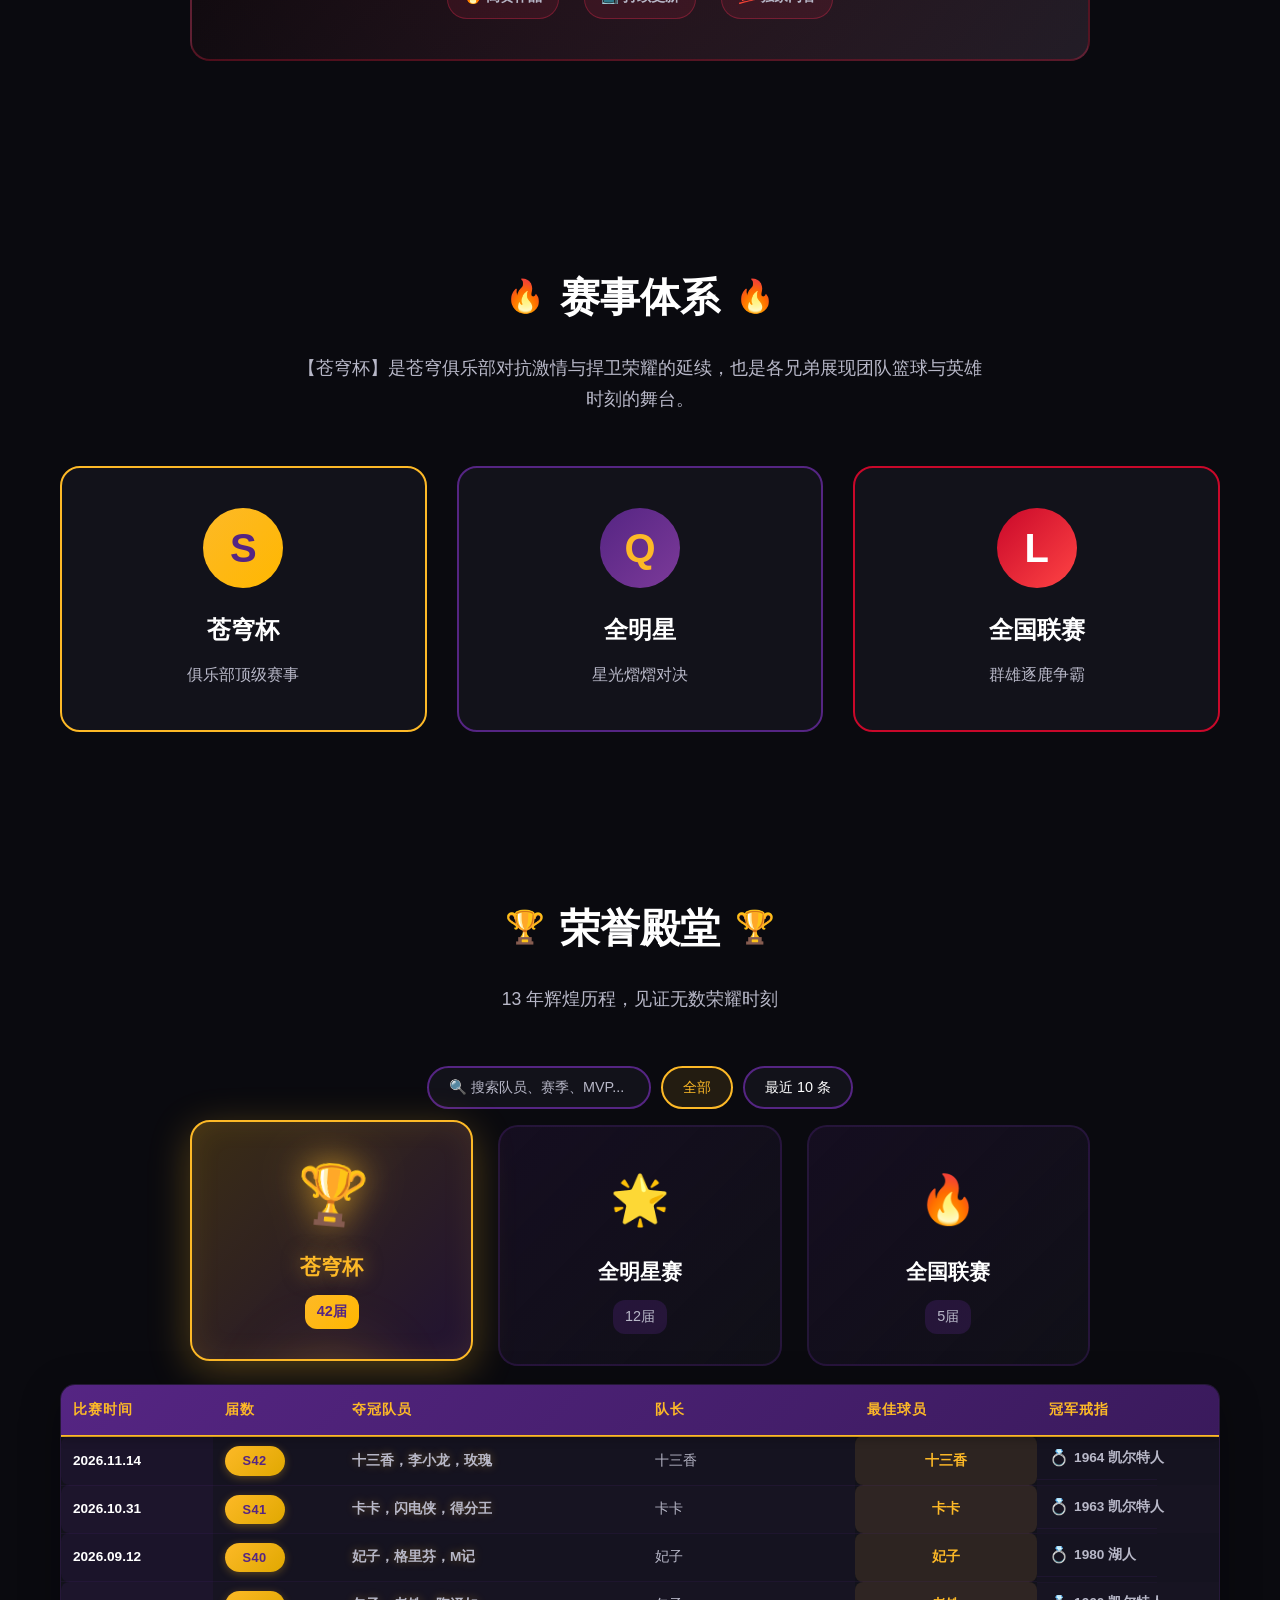
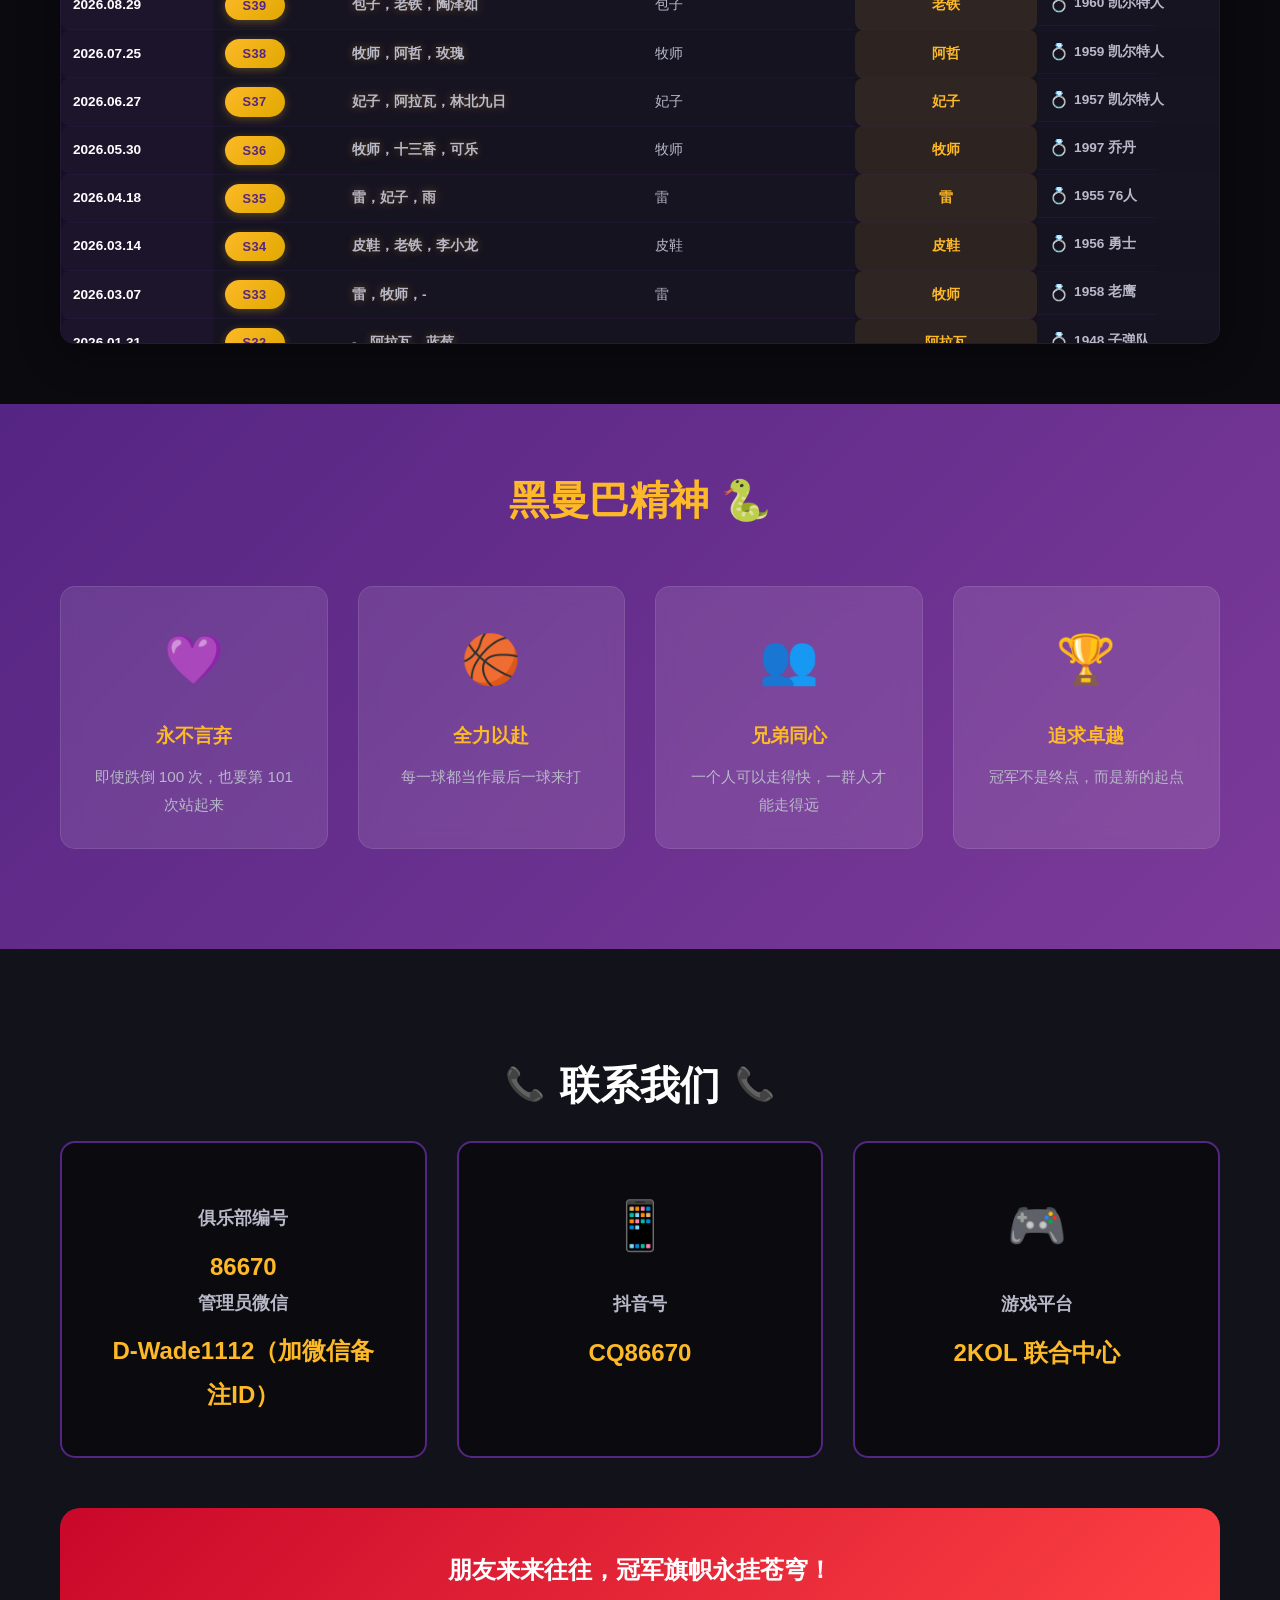
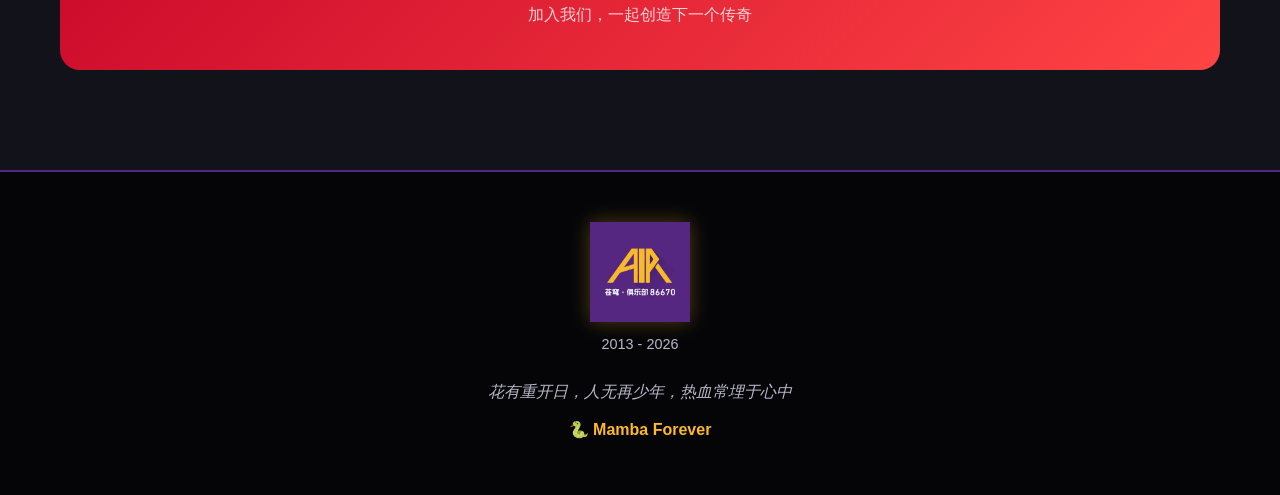
==== commit 9c51f4ad: "S42更新、副会名单更新" ====
--- a/index.html
+++ b/index.html
@@ -159,6 +159,7 @@
                             <div class="member-chip vice-president">雨</div>
                             <div class="member-chip vice-president">妃子</div>
                             <div class="member-chip vice-president">小包子</div>
+                            <div class="member-chip vice-president">牧师</div>
                         </div>
                         <p class="role-desc">负责俱乐部日程活动管理，招人纳新，内战组织，重大商议和决策投票等。</p>
                     </div>
@@ -244,7 +245,7 @@
                     <div class="video-list-header">
                         <span class="list-icon">🌟</span>
                         <span class="list-title">全明星赛</span>
-                        <span class="list-info">Q1-Q10历届精彩集锦</span>
+                        <span class="list-info">Q1-Q12历届精彩集锦</span>
                     </div>
                     <div class="video-list" id="video-list-allstar"></div>
                 </div>
@@ -480,4 +481,4 @@
     <script src="app.js"></script>
 </body>
 
-</html>
+</html>
--- a/style.css
+++ b/style.css
@@ -1,21 +1,17 @@
- /**
+/**
  * ===========================================
  * 苍穹俱乐部官网 - 样式表
  * ===========================================
- * 版本：2.0
- * 最后更新：2026-04-02
- * 
- * 目录：
- * 1. CSS 变量
- * 2. 重置与基础样式
- * 3. 加载动画
- * 4. 导航栏
- * 5. Hero 区域
- * 6. 各功能区块
- * 7. 响应式设计
+ * 版本：2.2
+ * 最后更新：2026-10-19
+ * 更新内容：
+ *   - 全明星 MVP 多人展示优化
+ *   - 荣誉殿堂间距 & 表格紧凑化优化
  */
 
+
 /* ===== 1. CSS Variables ===== */
+
 :root {
     --lakers-purple: #552583;
     --lakers-gold: #FDB927;
@@ -32,7 +28,9 @@
     --shadow-glow: 0 0 40px rgba(253, 185, 39, 0.3);
 }
 
+
 /* ===== 2. Reset & Base ===== */
+
 * {
     margin: 0;
     padding: 0;
@@ -41,7 +39,7 @@
 
 html {
     scroll-behavior: smooth;
-    scroll-padding-top: 80px; /* 导航栏高度 */
+    scroll-padding-top: 80px;
 }
 
 body {
@@ -49,13 +47,12 @@
     background: var(--dark-bg);
     color: var(--text-primary);
     line-height: 1.8;
-    /* 性能优化：启用 GPU 加速 */
+    overflow-x: hidden;
     -webkit-font-smoothing: antialiased;
     -moz-osx-font-smoothing: grayscale;
     text-rendering: optimizeLegibility;
 }
 
-/* 可访问性：Skip Link */
 .skip-link:focus {
     position: fixed;
     left: 20px;
@@ -73,7 +70,6 @@
     box-shadow: 0 4px 20px rgba(253, 185, 39, 0.4);
 }
 
-/* 可访问性：焦点样式 */
 a:focus,
 button:focus,
 [tabindex]:focus {
@@ -81,7 +77,6 @@
     outline-offset: 2px;
 }
 
-/* 可访问性：减少动画 */
 @media (prefers-reduced-motion: reduce) {
     *,
     *::before,
@@ -93,7 +88,6 @@
     }
 }
 
-/* 打印样式 */
 @media print {
     .navbar,
     .back-to-top,
@@ -104,25 +98,21 @@
     .honor-search-container {
         display: none !important;
     }
-    
     body {
         background: white;
         color: black;
     }
-    
     a {
         text-decoration: underline;
     }
 }
 
-/* 性能优化：减少重绘 */
 .hero,
 .navbar,
 .back-to-top {
     will-change: transform;
 }
 
-/* 动画性能优化 */
 .particle,
 .shooting-star,
 .starry-sky {
@@ -131,12 +121,13 @@
     backface-visibility: hidden;
 }
 
-/* 表格滚动性能优化 */
 .table-responsive {
     contain: layout style paint;
 }
 
+
 /* ===== 全国联赛分组样式 ===== */
+
 .league-round-header {
     background: linear-gradient(90deg, rgba(201, 8, 42, 0.2) 0%, rgba(85, 37, 131, 0.15) 50%, rgba(201, 8, 42, 0.2) 100%);
     border-left: 4px solid var(--blood-red);
@@ -173,7 +164,6 @@
     border: 1px solid rgba(253, 185, 39, 0.3);
 }
 
-/* 同一届的数据行样式统一 */
 .league-row {
     transition: all 0.3s ease;
 }
@@ -198,12 +188,10 @@
     border-left-color: rgba(201, 8, 42, 0.8);
 }
 
-/* 每届之间的分隔 */
-.league-round-header + .league-row {
+.league-round-header+.league-row {
     border-top: 2px solid rgba(201, 8, 42, 0.3);
 }
 
-/* 届内数据行背景交替 */
 .league-row:nth-of-type(3n+1) {
     background: rgba(201, 8, 42, 0.08) !important;
 }
@@ -216,7 +204,9 @@
     background: rgba(201, 8, 42, 0.16) !important;
 }
 
+
 /* 金银铜牌排名样式增强 */
+
 .honor-table tbody tr.gold {
     background: linear-gradient(90deg, rgba(253, 185, 39, 0.15) 0%, rgba(253, 185, 39, 0.08) 100%) !important;
     border-left: 4px solid var(--lakers-gold);
@@ -247,19 +237,9 @@
     box-shadow: 0 4px 15px rgba(205, 127, 50, 0.2);
 }
 
-/* 减少移动端动画提升性能 */
-@media (prefers-reduced-motion: reduce) {
-    *,
-    *::before,
-    *::after {
-        animation-duration: 0.01ms !important;
-        animation-iteration-count: 1 !important;
-        transition-duration: 0.01ms !important;
-        scroll-behavior: auto !important;
-    }
-}
 
 /* ===== Loading Screen ===== */
+
 .loading-screen {
     position: fixed;
     top: 0;
@@ -285,8 +265,13 @@
 }
 
 @keyframes loadingBounce {
-    0%, 100% { transform: translateY(0) scale(1); }
-    50% { transform: translateY(-30px) scale(1.1); }
+    0%,
+    100% {
+        transform: translateY(0) scale(1);
+    }
+    50% {
+        transform: translateY(-30px) scale(1.1);
+    }
 }
 
 .loading-text {
@@ -297,7 +282,9 @@
     animation: pulse 1.5s ease-in-out infinite;
 }
 
+
 /* ===== Scroll Progress Bar ===== */
+
 .scroll-progress {
     position: fixed;
     top: 0;
@@ -308,7 +295,9 @@
     transition: width 0.1s ease;
 }
 
-/* ===== Navigation Bar - 顶部固定导航 ===== */
+
+/* ===== Navigation Bar ===== */
+
 .navbar {
     position: fixed;
     top: 0;
@@ -361,7 +350,6 @@
     background-clip: text;
 }
 
-/* 主导航菜单 */
 .nav-menu {
     display: flex;
     list-style: none;
@@ -418,13 +406,12 @@
     width: 80%;
 }
 
-/* 右侧快速导航 - 纯文字专业形式 */
 .nav-quick-links {
     display: flex;
     align-items: center;
     gap: 6px;
     flex-shrink: 0;
-    margin-left: auto; /* 确保快速导航尽可能靠右 */
+    margin-left: auto;
 }
 
 .quick-link {
@@ -441,7 +428,6 @@
     overflow: hidden;
 }
 
-/* 金色光效动画 */
 .quick-link::before {
     content: '';
     position: absolute;
@@ -473,91 +459,36 @@
     box-shadow: 0 4px 12px rgba(253, 185, 39, 0.3);
 }
 
-/* 点击动画 */
 .quick-link:active {
     transform: translateY(0) scale(0.96);
 }
 
-/* Mobile Menu */
 @media (max-width: 768px) {
     .nav-container {
         padding: 10px 15px;
     }
-    
     .nav-logo {
         font-size: 1.2rem;
     }
-    
-    /* 修复移动端导航栏无法滑动的问题 */
     .nav-menu {
         position: fixed;
         top: 60px;
-        left: 0;
-        right: 0;
+        left: -100%;
+        width: 100%;
         background: rgba(10, 10, 15, 0.98);
-        flex-direction: row;
-        padding: 12px 16px;
+        flex-direction: column;
+        padding: 20px;
         gap: 10px;
-        transition: all 0.3s ease;
+        transition: left 0.3s ease;
         border-bottom: 1px solid rgba(85, 37, 131, 0.3);
-        overflow-x: auto;
-        overflow-y: hidden;
-        -webkit-overflow-scrolling: touch;
-        white-space: nowrap;
-        max-height: calc(100vh - 60px);
-        scrollbar-width: thin;
-        scrollbar-color: var(--lakers-purple) var(--dark-bg);
-        /* 确保容器可以正确滚动 */
-        display: flex;
-        align-items: center;
-        z-index: 9999;
-        /* 防止iOS上的bounce效果 */
-        -webkit-overflow-scrolling: touch;
-        overscroll-behavior-x: contain;
-    }
-    
-    .nav-menu::-webkit-scrollbar {
-        height: 5px;
-    }
-    
-    .nav-menu::-webkit-scrollbar-track {
-        background: var(--dark-bg);
-        border-radius: 2px;
-    }
-    
-    .nav-menu::-webkit-scrollbar-thumb {
-        background: linear-gradient(135deg, var(--lakers-purple), var(--lakers-gold));
-        border-radius: 2px;
-    }
-    
+    }
     .nav-menu.active {
         left: 0;
-        right: 0;
-        top: 60px;
-        bottom: auto;
-        flex-direction: row;
-        padding: 12px 16px;
-        overflow-x: auto;
-        overflow-y: hidden;
-        display: flex;
-        align-items: center;
-        overscroll-behavior-x: contain;
-    }
-    
-    .nav-menu li {
-        display: inline-block;
-        flex: 0 0 auto;
-        width: auto;
-    }
-    
+    }
     .nav-menu a {
-        padding: 8px 14px;
-        font-size: 0.9rem;
-        white-space: nowrap;
-        min-width: 60px;
-        text-align: center;
-    }
-
+        padding: 12px 15px;
+        font-size: 1rem;
+    }
     .nav-toggle {
         display: flex;
     }
@@ -569,7 +500,9 @@
     padding: 0 20px;
 }
 
+
 /* ===== Hero Section ===== */
+
 .hero {
     position: relative;
     min-height: 100vh;
@@ -597,17 +530,19 @@
     left: 0;
     right: 0;
     bottom: 0;
-    background: 
-        radial-gradient(ellipse at 50% 0%, var(--lakers-purple) 0%, transparent 70%),
-        radial-gradient(ellipse at 80% 50%, var(--blood-red) 0%, transparent 50%),
-        radial-gradient(ellipse at 20% 80%, var(--lakers-gold) 0%, transparent 40%);
+    background: radial-gradient(ellipse at 50% 0%, var(--lakers-purple) 0%, transparent 70%), radial-gradient(ellipse at 80% 50%, var(--blood-red) 0%, transparent 50%), radial-gradient(ellipse at 20% 80%, var(--lakers-gold) 0%, transparent 40%);
     opacity: 0.3;
     animation: pulse 4s ease-in-out infinite;
 }
 
 @keyframes pulse {
-    0%, 100% { opacity: 0.3; }
-    50% { opacity: 0.5; }
+    0%,
+    100% {
+        opacity: 0.3;
+    }
+    50% {
+        opacity: 0.5;
+    }
 }
 
 .hero-overlay {
@@ -619,7 +554,6 @@
     background: url("data:image/svg+xml,%3Csvg width='60' height='60' viewBox='0 0 60 60' xmlns='http://www.w3.org/2000/svg'%3E%3Cg fill='none' fill-rule='evenodd'%3E%3Cg fill='%23552583' fill-opacity='0.05'%3E%3Cpath d='M36 34v-4h-2v4h-4v2h4v4h2v-4h4v-2h-4zm0-30V0h-2v4h-4v2h4v4h2V6h4V4h-4zM6 34v-4H4v4H0v2h4v4h2v-4h4v-2H6zM6 4V0H4v4H0v2h4v4h2V6h4V4H6z'/%3E%3C/g%3E%3C/g%3E%3C/svg%3E");
 }
 
-/* ===== 星星动画背景 ===== */
 .particles {
     position: absolute;
     top: 0;
@@ -640,7 +574,8 @@
 }
 
 @keyframes particleFloat {
-    0%, 100% {
+    0%,
+    100% {
         transform: translateY(0) translateX(0);
         opacity: 0;
     }
@@ -656,21 +591,20 @@
     }
 }
 
-/* 星星闪烁效果 */
 @keyframes starTwinkle {
-    0%, 100% { 
-        opacity: 0.2; 
+    0%,
+    100% {
+        opacity: 0.2;
         transform: scale(1);
         box-shadow: 0 0 5px rgba(253, 185, 39, 0.3);
     }
-    50% { 
-        opacity: 0.8; 
+    50% {
+        opacity: 0.8;
         transform: scale(1.2);
         box-shadow: 0 0 15px rgba(253, 185, 39, 0.8), 0 0 30px rgba(253, 185, 39, 0.4);
     }
 }
 
-/* 流星效果 */
 .shooting-star {
     position: absolute;
     width: 4px;
@@ -700,24 +634,13 @@
     }
 }
 
-/* 星空背景层 */
 .starry-sky {
     position: absolute;
     top: 0;
     left: 0;
     width: 100%;
     height: 100%;
-    background-image: 
-        radial-gradient(2px 2px at 20px 30px, rgba(253, 185, 39, 0.8), transparent),
-        radial-gradient(2px 2px at 40px 70px, rgba(255, 255, 255, 0.6), transparent),
-        radial-gradient(1px 1px at 90px 40px, rgba(253, 185, 39, 0.7), transparent),
-        radial-gradient(2px 2px at 130px 80px, rgba(255, 255, 255, 0.5), transparent),
-        radial-gradient(1px 1px at 160px 120px, rgba(253, 185, 39, 0.6), transparent),
-        radial-gradient(2px 2px at 200px 50px, rgba(255, 255, 255, 0.7), transparent),
-        radial-gradient(1px 1px at 250px 160px, rgba(253, 185, 39, 0.5), transparent),
-        radial-gradient(2px 2px at 300px 90px, rgba(255, 255, 255, 0.6), transparent),
-        radial-gradient(1px 1px at 350px 200px, rgba(253, 185, 39, 0.7), transparent),
-        radial-gradient(2px 2px at 400px 140px, rgba(255, 255, 255, 0.5), transparent);
+    background-image: radial-gradient(2px 2px at 20px 30px, rgba(253, 185, 39, 0.8), transparent), radial-gradient(2px 2px at 40px 70px, rgba(255, 255, 255, 0.6), transparent), radial-gradient(1px 1px at 90px 40px, rgba(253, 185, 39, 0.7), transparent), radial-gradient(2px 2px at 130px 80px, rgba(255, 255, 255, 0.5), transparent), radial-gradient(1px 1px at 160px 120px, rgba(253, 185, 39, 0.6), transparent), radial-gradient(2px 2px at 200px 50px, rgba(255, 255, 255, 0.7), transparent), radial-gradient(1px 1px at 250px 160px, rgba(253, 185, 39, 0.5), transparent), radial-gradient(2px 2px at 300px 90px, rgba(255, 255, 255, 0.6), transparent), radial-gradient(1px 1px at 350px 200px, rgba(253, 185, 39, 0.7), transparent), radial-gradient(2px 2px at 400px 140px, rgba(255, 255, 255, 0.5), transparent);
     background-size: 450px 300px;
     animation: twinkleSky 5s ease-in-out infinite;
     opacity: 0.6;
@@ -725,8 +648,13 @@
 }
 
 @keyframes twinkleSky {
-    0%, 100% { opacity: 0.4; }
-    50% { opacity: 0.8; }
+    0%,
+    100% {
+        opacity: 0.4;
+    }
+    50% {
+        opacity: 0.8;
+    }
 }
 
 .hero-content {
@@ -746,18 +674,14 @@
     background: var(--gradient-purple);
     border: 3px solid var(--lakers-gold);
     border-radius: 10px;
-    box-shadow: 
-        0 0 30px rgba(85, 37, 131, 0.5),
-        0 0 60px rgba(253, 185, 39, 0.3);
+    box-shadow: 0 0 30px rgba(85, 37, 131, 0.5), 0 0 60px rgba(253, 185, 39, 0.3);
     animation: glow 2s ease-in-out infinite;
     transition: transform 0.3s, box-shadow 0.3s;
 }
 
 .logo:hover {
     transform: scale(1.05);
-    box-shadow: 
-        0 0 50px rgba(85, 37, 131, 0.8),
-        0 0 90px rgba(253, 185, 39, 0.6);
+    box-shadow: 0 0 50px rgba(85, 37, 131, 0.8), 0 0 90px rgba(253, 185, 39, 0.6);
 }
 
 .logo-img {
@@ -776,13 +700,23 @@
 }
 
 @keyframes logoFloat {
-    0%, 100% { transform: translateY(0); }
-    50% { transform: translateY(-10px); }
+    0%,
+    100% {
+        transform: translateY(0);
+    }
+    50% {
+        transform: translateY(-10px);
+    }
 }
 
 @keyframes glow {
-    0%, 100% { box-shadow: 0 0 30px rgba(85, 37, 131, 0.5), 0 0 60px rgba(253, 185, 39, 0.3); }
-    50% { box-shadow: 0 0 50px rgba(85, 37, 131, 0.8), 0 0 90px rgba(253, 185, 39, 0.5); }
+    0%,
+    100% {
+        box-shadow: 0 0 30px rgba(85, 37, 131, 0.5), 0 0 60px rgba(253, 185, 39, 0.3);
+    }
+    50% {
+        box-shadow: 0 0 50px rgba(85, 37, 131, 0.8), 0 0 90px rgba(253, 185, 39, 0.5);
+    }
 }
 
 .logo-text {
@@ -890,7 +824,9 @@
     box-shadow: 0 15px 40px rgba(201, 8, 42, 0.6);
 }
 
+
 /* ===== Mamba Quote Section ===== */
+
 .mamba-quote {
     background: var(--gradient-purple);
     padding: 60px 20px;
@@ -911,8 +847,15 @@
 }
 
 @keyframes snakePulse {
-    0%, 100% { opacity: 0.05; transform: translate(-50%, -50%) scale(1); }
-    50% { opacity: 0.1; transform: translate(-50%, -50%) scale(1.1); }
+    0%,
+    100% {
+        opacity: 0.05;
+        transform: translate(-50%, -50%) scale(1);
+    }
+    50% {
+        opacity: 0.1;
+        transform: translate(-50%, -50%) scale(1.1);
+    }
 }
 
 .quote-content {
@@ -943,7 +886,9 @@
     color: var(--lakers-gold);
 }
 
+
 /* ===== Section Titles ===== */
+
 .section-title {
     font-size: 2.5rem;
     font-weight: 900;
@@ -967,7 +912,9 @@
     font-size: 1.1rem;
 }
 
+
 /* ===== Structure Section ===== */
+
 .structure {
     padding: 100px 0;
     background: var(--dark-bg);
@@ -978,7 +925,6 @@
     margin: 0 auto;
 }
 
-/* 会长区域 */
 .structure-president {
     display: flex;
     justify-content: center;
@@ -1001,7 +947,6 @@
     box-shadow: 0 15px 50px rgba(253, 185, 39, 0.3);
 }
 
-/* 组织框区域 */
 .structure-organs {
     display: grid;
     grid-template-columns: repeat(2, 1fr);
@@ -1069,7 +1014,6 @@
     background-clip: text;
 }
 
-/* 成员标签 */
 .role-members {
     display: flex;
     flex-wrap: wrap;
@@ -1111,7 +1055,6 @@
     padding: 12px 30px;
 }
 
-/* 职责描述 */
 .role-desc {
     font-size: 0.9rem;
     color: var(--text-secondary);
@@ -1123,7 +1066,9 @@
     margin-top: auto;
 }
 
+
 /* ===== About Section ===== */
+
 .about {
     padding: 100px 0;
     background: var(--card-bg);
@@ -1177,8 +1122,12 @@
 }
 
 @keyframes rotate {
-    from { transform: rotate(0deg); }
-    to { transform: rotate(360deg); }
+    from {
+        transform: rotate(0deg);
+    }
+    to {
+        transform: rotate(360deg);
+    }
 }
 
 .badge-year {
@@ -1197,7 +1146,9 @@
     margin-top: 5px;
 }
 
+
 /* ===== Tournaments Section ===== */
+
 .tournaments {
     padding: 100px 0;
     background: var(--dark-bg);
@@ -1314,225 +1265,9 @@
     opacity: 1;
 }
 
-/* ===== Video Directory ===== */
-.video-directory {
-    margin-top: 40px;
-}
-
-.video-tabs {
-    display: flex;
-    gap: 12px;
-    margin-bottom: 30px;
-    flex-wrap: wrap;
-}
-
-.tab-btn {
-    padding: 10px 20px;
-    background: rgba(85, 37, 131, 0.2);
-    border: 1px solid rgba(85, 37, 131, 0.4);
-    color: var(--text-primary);
-    border-radius: 25px;
-    cursor: pointer;
-    transition: all 0.3s ease;
-    font-weight: 600;
-    font-size: 0.9rem;
-}
-
-.tab-btn:hover {
-    background: rgba(85, 37, 131, 0.3);
-    border-color: var(--lakers-purple);
-}
-
-.tab-btn.active {
-    background: var(--gradient-purple);
-    border-color: var(--lakers-purple);
-    color: white;
-    box-shadow: 0 5px 15px rgba(85, 37, 131, 0.3);
-}
-
-.video-list-item {
-    display: flex;
-    gap: 20px;
-    background: rgba(85, 37, 131, 0.08);
-    border-radius: 12px;
-    padding: 18px 20px;
-    transition: all 0.3s cubic-bezier(0.4, 0, 0.2, 1);
-    cursor: pointer;
-    border: 1px solid transparent;
-    position: relative;
-    overflow: hidden;
-}
-
-.video-list-item::before {
-    content: '';
-    position: absolute;
-    left: 0;
-    top: 0;
-    width: 4px;
-    height: 100%;
-    background: var(--gradient-purple);
-    opacity: 0;
-    transition: opacity 0.3s ease;
-}
-
-.video-list-item:hover::before {
-    opacity: 1;
-}
-
-.video-list-item:hover {
-    background: rgba(85, 37, 131, 0.15);
-    border-color: rgba(253, 185, 39, 0.3);
-    transform: translateX(8px);
-    box-shadow: 0 5px 20px rgba(85, 37, 131, 0.3);
-}
-
-.video-rank {
-    display: flex;
-    align-items: center;
-    justify-content: center;
-    min-width: 50px;
-    min-height: 50px;
-    background: var(--card-bg);
-    border-radius: 50%;
-    font-weight: 800;
-    font-size: 1.2rem;
-    color: var(--text-primary);
-    border: 2px solid var(--lakers-purple);
-}
-
-.video-info {
-    flex: 1;
-    display: flex;
-    flex-direction: column;
-    justify-content: center;
-}
-
-.video-title {
-    font-size: 1.05rem;
-    font-weight: 700;
-    margin-bottom: 4px;
-    color: var(--text-primary);
-    display: flex;
-    align-items: center;
-    gap: 8px;
-}
-
-.video-desc {
-    font-size: 0.9rem;
-    color: var(--text-secondary);
-    margin-bottom: 6px;
-    line-height: 1.5;
-}
-
-.video-meta {
-    display: flex;
-    gap: 15px;
-    font-size: 0.85rem;
-    color: var(--text-secondary);
-}
-
-.video-tag {
-    display: inline-block;
-    background: rgba(253, 185, 39, 0.15);
-    color: var(--lakers-gold);
-    padding: 2px 8px;
-    border-radius: 12px;
-    font-size: 0.75rem;
-    font-weight: 600;
-}
-
-/* 移动端适配 */
-@media (max-width: 768px) {
-    .video-tabs {
-        gap: 8px;
-        margin-bottom: 25px;
-    }
-    
-    .tab-btn {
-        padding: 8px 16px;
-        font-size: 0.85rem;
-    }
-    
-    .video-list-item {
-        flex-direction: column;
-        gap: 10px;
-        padding: 14px 16px;
-    }
-    
-    .video-rank {
-        width: 100%;
-        height: 36px;
-        min-height: 36px;
-        font-size: 1rem;
-    }
-    
-    .video-title {
-        font-size: 1rem;
-        margin-bottom: 3px;
-        gap: 6px;
-    }
-    
-    .video-desc {
-        font-size: 0.85rem;
-        margin-bottom: 5px;
-    }
-    
-    .video-meta {
-        gap: 12px;
-        font-size: 0.8rem;
-    }
-    
-    .video-tag {
-        padding: 1px 6px;
-        font-size: 0.7rem;
-    }
-}
-
-@media (max-width: 480px) {
-    .video-tabs {
-        gap: 6px;
-        margin-bottom: 20px;
-    }
-    
-    .tab-btn {
-        padding: 6px 12px;
-        font-size: 0.8rem;
-    }
-    
-    .video-list-item {
-        padding: 12px 14px;
-        gap: 8px;
-    }
-    
-    .video-rank {
-        height: 32px;
-        min-height: 32px;
-        font-size: 0.9rem;
-    }
-    
-    .video-title {
-        font-size: 0.95rem;
-        margin-bottom: 2px;
-        gap: 5px;
-    }
-    
-    .video-desc {
-        font-size: 0.8rem;
-        margin-bottom: 4px;
-    }
-    
-    .video-meta {
-        gap: 10px;
-        font-size: 0.75rem;
-    }
-    
-    .video-tag {
-        padding: 1px 5px;
-        font-size: 0.65rem;
-    }
-}
-
-/* ===== Video Gallery Section - 专业目录样式 ===== */
+
+/* ===== Video Gallery Section ===== */
+
 .videos {
     padding: 100px 0;
     background: var(--dark-bg);
@@ -1598,9 +1333,8 @@
     color: white;
 }
 
-/* ===== Video Directory - 视频目录 ===== */
 .video-directory {
-    max-width: 800px;
+    max-width: 900px;
     margin: 0 auto;
 }
 
@@ -1614,11 +1348,16 @@
 }
 
 @keyframes fadeIn {
-    from { opacity: 0; transform: translateY(20px); }
-    to { opacity: 1; transform: translateY(0); }
-}
-
-/* ===== Video List Header - 目录头部 ===== */
+    from {
+        opacity: 0;
+        transform: translateY(20px);
+    }
+    to {
+        opacity: 1;
+        transform: translateY(0);
+    }
+}
+
 .video-list-header {
     display: flex;
     align-items: center;
@@ -1649,7 +1388,6 @@
     border-radius: 12px;
 }
 
-/* ===== Video List - 目录列表 ===== */
 .video-list {
     display: flex;
     flex-direction: column;
@@ -1766,39 +1504,35 @@
     color: var(--text-secondary);
 }
 
-/* 移动端适配 */
 @media (max-width: 768px) {
     .tab-btn {
         min-width: 120px;
         padding: 10px 18px;
     }
-    
     .tab-text {
         font-size: 0.85rem;
     }
-    
     .video-list-header {
         flex-direction: column;
         gap: 10px;
         text-align: center;
     }
-    
     .list-info {
         width: 100%;
     }
-    
     .video-list-item {
         flex-direction: column;
         gap: 12px;
     }
-    
     .video-rank {
         width: 100%;
         height: 40px;
     }
 }
 
+
 /* ===== Honor Stats ===== */
+
 .honor-stats {
     display: grid;
     grid-template-columns: repeat(4, 1fr);
@@ -1839,9 +1573,11 @@
     color: var(--text-secondary);
 }
 
-/* ===== Honor Tables - 优化大数据量展示 ===== */
+
+/* ===== Honor Tables ===== */
+
 .honor-tables {
-    margin-top: 30px;
+    margin-top: 0;
 }
 
 .honor-table-panel {
@@ -1859,217 +1595,15 @@
     overflow: hidden;
     box-shadow: 0 10px 40px rgba(0, 0, 0, 0.3);
     border: 1px solid rgba(85, 37, 131, 0.3);
-    max-height: 600px;
+    max-height: 560px;
     position: relative;
 }
 
-/* 表格容器滚动优化 - 移动端增强 */
 .table-responsive {
     overflow-x: auto;
     overflow-y: auto;
     -webkit-overflow-scrolling: touch;
-    max-height: 600px;
-    scrollbar-width: thin;
-    scrollbar-color: var(--lakers-purple) var(--dark-bg);
-}
-
-@media (max-width: 768px) {
-    .table-responsive {
-        max-height: 400px;
-        border-radius: 0 0 15px 15px;
-    }
-    
-    /* 移动端表格优化 - 更紧凑的布局 */
-    .honor-table {
-        min-width: 600px;
-        font-size: 0.75rem;
-    }
-    
-    .honor-table th,
-    .honor-table td {
-        padding: 8px 10px;
-        font-size: 0.75rem;
-    }
-    
-    /* 移动端列宽调整 */
-    .honor-table th:nth-child(1),
-    .honor-table td:nth-child(1) { width: 80px; }
-    .honor-table th:nth-child(2),
-    .honor-table td:nth-child(2) { width: 60px; }
-    .honor-table th:nth-child(3),
-    .honor-table td:nth-child(3) { width: 120px; }
-    .honor-table th:nth-child(4),
-    .honor-table td:nth-child(4) { width: 80px; }
-    .honor-table th:nth-child(5),
-    .honor-table td:nth-child(5) { width: 100px; }
-    .honor-table th:nth-child(6),
-    .honor-table td:nth-child(6) { width: 80px; }
-    
-    /* 全明星赛移动端列宽 */
-    .allstar-row .honor-table th:nth-child(4),
-    .allstar-row .honor-table td:nth-child(4) { width: 150px; }
-    .allstar-row .honor-table th:nth-child(5),
-    .allstar-row .honor-table td:nth-child(5) { width: 100px; }
-    
-    /* 全国联赛移动端列宽 */
-    #league .honor-table th:nth-child(6),
-    #league .honor-table td:nth-child(6) { width: 160px; }
-    
-    /* 杯赛移动端列宽 */
-    #cup .honor-table th:nth-child(3),
-    #cup .honor-table td:nth-child(3) { width: 140px; }
-    
-    /* 移动端表格优化 - 更好的文本处理 */
-    .honor-table td {
-        /* 允许长文本换行 */
-        white-space: normal !important;
-        word-wrap: break-word;
-        word-break: break-word;
-        overflow-wrap: break-word;
-        line-height: 1.4;
-    }
-    
-    /* 夺冠队员列特殊处理 */
-    #cup .honor-table td:nth-child(3),
-    #allstar .honor-table td:nth-child(4),
-    #league .honor-table td:nth-child(6) {
-        max-width: 120px;
-        min-width: 100px;
-    }
-    
-    /* 全国联赛队员名称展示优化 - 增加宽度 */
-    #league .honor-table td:nth-child(6),
-    #league .honor-table .players {
-        max-width: 200px !important;
-        min-width: 150px !important;
-        white-space: normal !important;
-        word-wrap: break-word;
-        word-break: break-word;
-        line-height: 1.4;
-        padding: 8px 10px !important;
-    }
-    
-    /* 队员名单列增加高度和行数 */
-    .players {
-        max-width: 200px !important;
-        min-height: 50px;
-        display: -webkit-box;
-        -webkit-line-clamp: 4;
-        -webkit-box-orient: vertical;
-        overflow: hidden;
-        line-height: 1.3;
-    }
-    
-    /* MVP列优化 */
-    #cup .honor-table td:nth-child(5) {
-        min-width: 80px;
-        padding: 6px 8px !important;
-        font-size: 0.7rem !important;
-    }
-    
-    /* 赛季徽章移动端优化 */
-    .season-badge {
-        font-size: 0.7rem !important;
-        padding: 4px 10px !important;
-        min-width: 50px;
-    }
-    
-    /* 表格头部优化 */
-    .honor-table th {
-        font-size: 0.7rem;
-        padding: 10px 8px;
-        white-space: normal !important;
-        line-height: 1.3;
-    }
-    
-    /* 减少表格行高 */
-    .honor-table tbody tr {
-        height: auto;
-    }
-    
-    /* 搜索框和过滤器优化 */
-    .honor-search-container {
-        flex-direction: column;
-        align-items: stretch;
-        gap: 10px;
-    }
-    
-    .honor-search,
-    .honor-filter-btn {
-        min-width: auto;
-        width: 100%;
-        text-align: center;
-    }
-}
-
-/* 极小屏幕优化 (iPhone SE等) */
-@media (max-width: 480px) {
-    .honor-table {
-        min-width: 500px;
-        font-size: 0.7rem;
-    }
-    
-    .honor-table th,
-    .honor-table td {
-        padding: 6px 8px;
-    }
-    
-    /* 进一步压缩列宽 */
-    .honor-table th:nth-child(1),
-    .honor-table td:nth-child(1) { width: 70px; }
-    .honor-table th:nth-child(2),
-    .honor-table td:nth-child(2) { width: 50px; }
-    .honor-table th:nth-child(3),
-    .honor-table td:nth-child(3) { width: 100px; }
-    .honor-table th:nth-child(4),
-    .honor-table td:nth-child(4) { width: 70px; }
-    .honor-table th:nth-child(5),
-    .honor-table td:nth-child(5) { width: 80px; }
-    .honor-table th:nth-child(6),
-    .honor-table td:nth-child(6) { width: 70px; }
-    
-    /* 全明星赛极小屏 */
-    .allstar-row .honor-table th:nth-child(4),
-    .allstar-row .honor-table td:nth-child(4) { width: 120px; }
-    .allstar-row .honor-table th:nth-child(5),
-    .allstar-row .honor-table td:nth-child(5) { width: 80px; }
-    
-    /* 全国联赛极小屏 */
-    #league .honor-table th:nth-child(6),
-    #league .honor-table td:nth-child(6) { width: 140px; }
-    
-    /* 杯赛极小屏 */
-    #cup .honor-table th:nth-child(3),
-    #cup .honor-table td:nth-child(3) { width: 120px; }
-    
-    /* 全国联赛极小屏 - 进一步优化队员名称 */
-    #league .honor-table th:nth-child(6),
-    #league .honor-table td:nth-child(6) { 
-        width: 200px; 
-        max-width: 200px !important;
-        min-width: 140px !important;
-        padding: 6px 8px !important;
-        font-size: 0.7rem !important;
-    }
-    
-    #league .honor-table .players {
-        max-width: 200px !important;
-        min-height: 60px;
-        display: -webkit-box;
-        -webkit-line-clamp: 5;
-        -webkit-box-orient: vertical;
-        overflow: hidden;
-        line-height: 1.3;
-        font-size: 0.7rem !important;
-    }
-}
-
-/* 表格容器滚动优化 */
-.table-responsive {
-    overflow-x: auto;
-    overflow-y: auto;
-    -webkit-overflow-scrolling: touch;
-    max-height: 600px;
+    max-height: 560px;
     scrollbar-width: thin;
     scrollbar-color: var(--lakers-purple) var(--dark-bg);
 }
@@ -2110,7 +1644,7 @@
 }
 
 .honor-table th {
-    padding: 18px 15px;
+    padding: 13px 12px;
     text-align: left;
     font-weight: 700;
     color: var(--lakers-gold);
@@ -2122,15 +1656,15 @@
 }
 
 .honor-table td {
-    padding: 12px 15px;
+    padding: 9px 12px;
     border-bottom: 1px solid rgba(85, 37, 131, 0.15);
     color: var(--text-secondary);
     font-size: 0.85rem;
+    line-height: 1.5;
     white-space: nowrap;
     transition: all 0.2s ease;
 }
 
-/* 斑马纹效果 - 提高可读性 */
 .honor-table tbody tr:nth-child(odd) {
     background: rgba(85, 37, 131, 0.05);
 }
@@ -2153,7 +1687,10 @@
     border-bottom: none;
 }
 
-/* 赛季徽章 - 增强视觉层次 */
+.honor-table tbody tr+tr td {
+    border-top: 1px solid rgba(85, 37, 131, 0.08);
+}
+
 .season-badge {
     display: inline-flex;
     align-items: center;
@@ -2169,14 +1706,12 @@
     letter-spacing: 0.5px;
 }
 
-/* 冠军队员列表 - 高亮显示 */
 .champions {
     font-weight: 700;
     color: var(--lakers-gold);
     text-shadow: 0 0 10px rgba(253, 185, 39, 0.3);
 }
 
-/* 冠军戒指 - 添加图标效果 */
 .ring {
     color: var(--lakers-gold);
     font-weight: 700;
@@ -2190,7 +1725,6 @@
     font-size: 1rem;
 }
 
-/* 团队名称 - 突出显示 */
 .team-name {
     font-weight: 800;
     color: var(--text-primary);
@@ -2200,19 +1734,17 @@
     background-clip: text;
 }
 
-/* 队员列表 - 优化排版 */
 .players {
     color: var(--text-secondary);
     font-size: 0.8rem;
-    line-height: 1.6;
-    max-width: 200px;
+    line-height: 1.5;
+    max-width: none;
     white-space: normal;
+    word-break: keep-all;
     word-wrap: break-word;
-    word-break: break-word;
     overflow-wrap: break-word;
 }
 
-/* 队长标记 */
 .players .captain-mark {
     color: var(--lakers-gold);
     font-weight: 700;
@@ -2225,7 +1757,6 @@
     margin-left: 3px;
 }
 
-/* FMVP 标记 - 增强视觉效果 */
 .players .fmvp-mark {
     color: var(--lakers-gold);
     font-weight: 800;
@@ -2236,7 +1767,6 @@
     box-shadow: 0 2px 5px rgba(253, 185, 39, 0.1);
 }
 
-/* 金银铜牌排名样式 */
 .honor-table tbody tr.gold {
     background: linear-gradient(90deg, rgba(253, 185, 39, 0.12) 0%, transparent 100%);
     border-left: 3px solid var(--lakers-gold);
@@ -2256,7 +1786,6 @@
     border-left: 3px solid #cd7f32;
 }
 
-/* 年份高亮 */
 .honor-table td:first-child {
     font-weight: 600;
     color: var(--text-primary);
@@ -2264,12 +1793,10 @@
     border-radius: 8px 0 0 8px;
 }
 
-/* 表格加载动画 */
 .honor-table.loading {
     opacity: 0.5;
 }
 
-/* 空数据提示 */
 .honor-table-empty {
     text-align: center;
     padding: 60px 20px;
@@ -2285,18 +1812,19 @@
     opacity: 0.5;
 }
 
+
 /* ===== Honors Section ===== */
+
 .honors {
     padding: 100px 0;
     background: var(--dark-bg);
 }
 
-/* ===== 荣誉堂卡片式标签切换 ===== */
 .honor-tabs-card {
     display: grid;
     grid-template-columns: repeat(3, 1fr);
     gap: 25px;
-    margin-bottom: 30px;
+    margin-bottom: 18px;
     max-width: 900px;
     margin-left: auto;
     margin-right: auto;
@@ -2406,13 +1934,11 @@
     border-color: rgba(253, 185, 39, 0.5);
 }
 
-/* 移动端适配 */
 @media (max-width: 768px) {
     .honor-tabs-card {
         grid-template-columns: 1fr;
         gap: 15px;
     }
-    
     .honor-tab-card {
         min-height: 100px;
         flex-direction: row;
@@ -2420,24 +1946,21 @@
         padding: 20px;
         gap: 15px;
     }
-    
     .tab-card-icon {
         font-size: 2.5rem;
         flex-shrink: 0;
     }
-    
     .tab-card-content {
         flex: 1;
         text-align: left;
     }
 }
 
-/* ===== 荣誉堂搜索和筛选 ===== */
 .honor-search-container {
     display: flex;
     justify-content: center;
     gap: 10px;
-    margin-bottom: 25px;
+    margin-bottom: 16px;
     flex-wrap: wrap;
 }
 
@@ -2480,7 +2003,6 @@
     color: var(--lakers-gold);
 }
 
-/* 搜索结果高亮 */
 .honor-table .highlight-match {
     background: rgba(253, 185, 39, 0.3);
     color: var(--lakers-gold);
@@ -2489,9 +2011,9 @@
     font-weight: 700;
 }
 
-/* ===== Members Section (Removed) ===== */
 
 /* ===== Spirit Section ===== */
+
 .spirit {
     padding: 100px 0;
     background: var(--gradient-purple);
@@ -2542,7 +2064,9 @@
     color: var(--text-secondary);
 }
 
+
 /* ===== Contact Section ===== */
+
 .contact {
     padding: 100px 0;
     background: var(--card-bg);
@@ -2622,7 +2146,9 @@
     color: rgba(255, 255, 255, 0.8);
 }
 
+
 /* ===== Footer ===== */
+
 .footer {
     padding: 50px 0;
     background: var(--darker-bg);
@@ -2669,14 +2195,15 @@
     font-weight: 700;
 }
 
-/* ===== Snake Trail Animation ===== */
+
+/* ===== Snake Trail / Back to Top ===== */
+
 .snake-trail {
     position: fixed;
     pointer-events: none;
     z-index: 9999;
 }
 
-/* ===== Back to Top Button ===== */
 .back-to-top {
     position: fixed;
     bottom: 30px;
@@ -2709,7 +2236,9 @@
     box-shadow: 0 10px 30px rgba(253, 185, 39, 0.6);
 }
 
+
 /* ===== Section Transitions ===== */
+
 section {
     opacity: 1 !important;
     transform: translateY(0) !important;
@@ -2720,7 +2249,9 @@
     transform: translateY(0) !important;
 }
 
+
 /* ===== Click Animations ===== */
+
 @keyframes basketballBounce {
     0% {
         opacity: 1;
@@ -2743,22 +2274,21 @@
     }
 }
 
+
 /* ===== Responsive Design ===== */
+
 @media (max-width: 1024px) {
     .tournament-grid,
     .spirit-grid,
     .contact-grid {
         grid-template-columns: repeat(2, 1fr);
     }
-    
     .spirit-grid {
         grid-template-columns: repeat(2, 1fr);
     }
-    
     .structure-organs {
         grid-template-columns: 1fr;
     }
-    
     .organ-box {
         min-height: auto;
     }
@@ -2768,112 +2298,94 @@
     .hero-title {
         font-size: 2.5rem;
     }
-    
     .logo-text {
         font-size: 2rem;
     }
-    
     .hero-stats {
         flex-direction: column;
         gap: 20px;
     }
-    
     .about-content {
         grid-template-columns: 1fr;
     }
-    
     .about-badge {
         display: none;
     }
-    
     .tournament-grid,
     .spirit-grid,
     .contact-grid,
     .honor-stats {
         grid-template-columns: 1fr;
     }
-    
     .section-title {
         font-size: 2rem;
     }
-    
     .quote-text {
         font-size: 1.2rem;
     }
-    
     .spirit-title {
         font-size: 2rem;
     }
-    
     .loading-basketball {
         font-size: 3rem;
     }
-    
     .back-to-top {
         bottom: 20px;
         right: 20px;
         width: 45px;
         height: 45px;
     }
-    
     .nav-menu {
         gap: 15px;
     }
-    
     .president-card {
         padding: 30px 40px;
         min-width: auto;
     }
-    
     .organ-box {
         padding: 25px;
     }
-    
-    /* Video List Mobile */
     .video-list-item {
         flex-direction: column;
     }
-    
     .video-rank {
         min-height: 40px;
     }
-    
-    /* Honor Table Mobile */
-    .honor-table th,
-    .honor-table td {
+    .honor-table th {
         padding: 10px 8px;
         font-size: 0.8rem;
     }
-    
-    /* 移动端优化表格 */
+    .honor-table td {
+        padding: 8px 8px;
+        font-size: 0.8rem;
+        line-height: 1.4;
+    }
     .honor-table-wrapper {
         max-height: 500px;
     }
-    
     .honor-search {
         min-width: 150px;
     }
-    
-    /* 移动端减少动画提升性能 */
+    .honor-search-container {
+        margin-bottom: 12px;
+    }
+    .honor-tabs-card {
+        margin-bottom: 14px;
+    }
     .particle,
     .shooting-star {
         animation-duration: 20s;
     }
-    
-    /* 抖音引导卡片移动端 */
     .douyin-cta-card {
         padding: 25px;
     }
-    
     .douyin-icon {
         font-size: 3rem;
     }
-    
     .douyin-btn {
         padding: 14px 28px;
         font-size: 0.95rem;
     }
-    
     .douyin-stats {
         flex-direction: column;
         gap: 8px;
@@ -2884,32 +2396,25 @@
     .hero-title {
         font-size: 2rem;
     }
-    
     .hero-subtitle {
         font-size: 1rem;
     }
-    
     .stat-number {
         font-size: 2rem;
     }
-    
     .cta-button {
         padding: 12px 30px;
         font-size: 0.9rem;
     }
-    
     .section-title {
         font-size: 1.8rem;
     }
-    
     .quote-content {
         padding: 0 10px;
     }
-    
     .quote-text {
         font-size: 1.1rem;
     }
-    
     .back-to-top {
         bottom: 15px;
         right: 15px;
@@ -2919,7 +2424,9 @@
     }
 }
 
+
 /* ===== 视频列表小提示 ===== */
+
 .video-list-prompt {
     margin-top: 15px;
     padding: 12px 20px;
@@ -2936,19 +2443,18 @@
     font-weight: 600;
 }
 
+
 /* ===== 抖音引导卡片 ===== */
+
 .douyin-cta-card {
-    margin-top: 30px;
-    padding: 25px;
+    margin-top: 40px;
+    padding: 40px;
     background: linear-gradient(135deg, rgba(0, 0, 0, 0.8) 0%, rgba(30, 30, 40, 0.9) 100%);
     border: 2px solid rgba(254, 44, 85, 0.3);
-    border-radius: 15px;
+    border-radius: 20px;
     text-align: center;
     position: relative;
     overflow: hidden;
-    max-width: 700px;
-    margin-left: auto;
-    margin-right: auto;
 }
 
 .douyin-cta-card::before {
@@ -2962,27 +2468,22 @@
     animation: rotate 20s linear infinite;
 }
 
-@keyframes rotate {
-    from { transform: rotate(0deg); }
-    to { transform: rotate(360deg); }
-}
-
-.douyin-cta-card > * {
+.douyin-cta-card>* {
     position: relative;
     z-index: 1;
 }
 
 .douyin-icon {
-    font-size: 2.5rem;
-    margin-bottom: 12px;
+    font-size: 4rem;
+    margin-bottom: 15px;
     animation: bounce 2s ease-in-out infinite;
 }
 
 .douyin-cta-card h3 {
-    font-size: 1.4rem;
-    font-weight: 800;
+    font-size: 1.8rem;
+    font-weight: 900;
     color: var(--text-primary);
-    margin-bottom: 8px;
+    margin-bottom: 10px;
     background: linear-gradient(135deg, #FE2C55, #FF6B81);
     -webkit-background-clip: text;
     -webkit-text-fill-color: transparent;
@@ -2990,32 +2491,32 @@
 }
 
 .douyin-cta-card p {
-    font-size: 0.9rem;
+    font-size: 1rem;
     color: var(--text-secondary);
-    margin-bottom: 6px;
-    line-height: 1.5;
+    margin-bottom: 8px;
+    line-height: 1.6;
 }
 
 .douyin-sub {
-    font-size: 0.85rem !important;
+    font-size: 0.9rem !important;
     color: #888 !important;
-    margin-bottom: 15px !important;
+    margin-bottom: 25px !important;
 }
 
 .douyin-btn {
     display: inline-flex;
     align-items: center;
-    gap: 10px;
-    padding: 12px 28px;
+    gap: 12px;
+    padding: 16px 36px;
     background: linear-gradient(135deg, #FE2C55 0%, #FF6B81 100%);
     color: white;
     text-decoration: none;
     font-weight: 700;
-    font-size: 0.95rem;
+    font-size: 1.05rem;
     border-radius: 50px;
     transition: all 0.3s ease;
-    box-shadow: 0 6px 20px rgba(254, 44, 85, 0.4);
-    margin-bottom: 15px;
+    box-shadow: 0 8px 25px rgba(254, 44, 85, 0.4);
+    margin-bottom: 25px;
 }
 
 .douyin-btn:hover {
@@ -3028,11 +2529,11 @@
 }
 
 .douyin-logo {
-    font-size: 1.3rem;
+    font-size: 1.5rem;
 }
 
 .douyin-arrow {
-    font-size: 1rem;
+    font-size: 1.2rem;
     transition: transform 0.3s ease;
 }
 
@@ -3043,7 +2544,7 @@
 .douyin-stats {
     display: flex;
     justify-content: center;
-    gap: 20px;
+    gap: 25px;
     flex-wrap: wrap;
 }
 
@@ -3051,125 +2552,18 @@
     display: inline-flex;
     align-items: center;
     gap: 6px;
-    padding: 6px 14px;
+    padding: 8px 16px;
     background: rgba(254, 44, 85, 0.1);
     border: 1px solid rgba(254, 44, 85, 0.3);
-    border-radius: 15px;
+    border-radius: 20px;
     color: var(--text-secondary);
-    font-size: 0.85rem;
+    font-size: 0.9rem;
     font-weight: 600;
 }
 
-/* 移动端适配 */
-@media (max-width: 768px) {
-    .douyin-cta-card {
-        margin-top: 25px;
-        padding: 20px;
-        border-radius: 12px;
-    }
-    
-    .douyin-icon {
-        font-size: 2.2rem;
-        margin-bottom: 10px;
-    }
-    
-    .douyin-cta-card h3 {
-        font-size: 1.3rem;
-        margin-bottom: 6px;
-    }
-    
-    .douyin-cta-card p {
-        font-size: 0.85rem;
-        margin-bottom: 5px;
-    }
-    
-    .douyin-sub {
-        font-size: 0.8rem !important;
-        margin-bottom: 12px !important;
-    }
-    
-    .douyin-btn {
-        padding: 10px 24px;
-        font-size: 0.9rem;
-        gap: 8px;
-        margin-bottom: 12px;
-        box-shadow: 0 5px 18px rgba(254, 44, 85, 0.3);
-    }
-    
-    .douyin-logo {
-        font-size: 1.2rem;
-    }
-    
-    .douyin-arrow {
-        font-size: 0.9rem;
-    }
-    
-    .douyin-stats {
-        flex-direction: column;
-        gap: 8px;
-        margin-top: 10px;
-    }
-    
-    .stat-item {
-        padding: 5px 12px;
-        font-size: 0.8rem;
-        border-radius: 12px;
-        gap: 4px;
-    }
-}
-
-/* 极小屏幕优化 */
-@media (max-width: 480px) {
-    .douyin-cta-card {
-        margin-top: 20px;
-        padding: 16px;
-        border-radius: 10px;
-    }
-    
-    .douyin-icon {
-        font-size: 2rem;
-        margin-bottom: 8px;
-    }
-    
-    .douyin-cta-card h3 {
-        font-size: 1.2rem;
-        margin-bottom: 5px;
-    }
-    
-    .douyin-cta-card p {
-        font-size: 0.8rem;
-        margin-bottom: 4px;
-        line-height: 1.4;
-    }
-    
-    .douyin-sub {
-        font-size: 0.75rem !important;
-        margin-bottom: 10px !important;
-    }
-    
-    .douyin-btn {
-        padding: 8px 20px;
-        font-size: 0.85rem;
-        gap: 6px;
-        margin-bottom: 10px;
-    }
-    
-    .douyin-logo {
-        font-size: 1.1rem;
-    }
-    
-    .douyin-arrow {
-        font-size: 0.85rem;
-    }
-    
-    .stat-item {
-        padding: 4px 10px;
-        font-size: 0.75rem;
-        border-radius: 10px;
-    }
-}
-
-/* ===== 全明星赛表格样式优化 ===== */
+
+/* ===== 全明星赛表格样式 ===== */
+
 .allstar-row {
     background: linear-gradient(90deg, rgba(253, 185, 39, 0.05) 0%, rgba(85, 37, 131, 0.05) 100%) !important;
     transition: all 0.3s ease;
@@ -3192,54 +2586,106 @@
     text-align: center;
 }
 
-/* 全明星表格列宽 */
-.honor-table th:nth-child(1), .honor-table td:nth-child(1) { width: 100px; }
-.honor-table th:nth-child(2), .honor-table td:nth-child(2) { width: 80px; }
-.honor-table th:nth-child(3), .honor-table td:nth-child(3) { width: 100px; }
-.honor-table th:nth-child(4), .honor-table td:nth-child(4) { width: 230px; }
-.honor-table th:nth-child(5), .honor-table td:nth-child(5) { width: 150px; }
-.honor-table th:nth-child(6), .honor-table td:nth-child(6) { width: 100px; }
-.honor-table th:nth-child(7), .honor-table td:nth-child(7) { width: 80px; }
-.honor-table th:nth-child(8), .honor-table td:nth-child(8) { width: 80px; }
-
-/* 全国联赛专属列宽配置 */
+
+/* 通用列宽 */
+
+.honor-table th:nth-child(1),
+.honor-table td:nth-child(1) {
+    width: 100px;
+}
+
+.honor-table th:nth-child(2),
+.honor-table td:nth-child(2) {
+    width: 80px;
+}
+
+.honor-table th:nth-child(3),
+.honor-table td:nth-child(3) {
+    width: 100px;
+}
+
+.honor-table th:nth-child(4),
+.honor-table td:nth-child(4) {
+    width: auto;
+    min-width: 140px;
+    max-width: 260px;
+}
+
+.honor-table th:nth-child(5),
+.honor-table td:nth-child(5) {
+    width: auto;
+    min-width: 110px;
+    max-width: 180px;
+}
+
+.honor-table th:nth-child(6),
+.honor-table td:nth-child(6) {
+    width: 100px;
+}
+
+.honor-table th:nth-child(7),
+.honor-table td:nth-child(7) {
+    width: 80px;
+}
+
+.honor-table th:nth-child(8),
+.honor-table td:nth-child(8) {
+    width: 80px;
+}
+
+
+/* 全国联赛专属列宽 */
+
 #league .honor-table th:nth-child(1),
-#league .honor-table td:nth-child(1) { 
-    width: 90px; 
+#league .honor-table td:nth-child(1) {
+    width: 90px;
 }
 
 #league .honor-table th:nth-child(4),
-#league .honor-table td:nth-child(4) { 
-    width: 90px; 
+#league .honor-table td:nth-child(4) {
+    width: 90px;
 }
 
 #league .honor-table th:nth-child(5),
-#league .honor-table td:nth-child(5) { 
-    width: 90px; 
+#league .honor-table td:nth-child(5) {
+    width: 90px;
 }
 
 #league .honor-table th:nth-child(6),
-#league .honor-table td:nth-child(6) { 
-    width: 240px; 
-}
-
-/* 杯赛专属列宽配置 */
+#league .honor-table td:nth-child(6) {
+    width: 240px;
+}
+
+
+/* 杯赛专属列宽 */
+
 #cup .honor-table th:nth-child(1),
-#cup .honor-table td:nth-child(1) { width: 100px; }
+#cup .honor-table td:nth-child(1) {
+    width: 100px;
+}
+
 #cup .honor-table th:nth-child(2),
-#cup .honor-table td:nth-child(2) { width: 80px; }
+#cup .honor-table td:nth-child(2) {
+    width: 80px;
+}
+
 #cup .honor-table th:nth-child(3),
-#cup .honor-table td:nth-child(3) { 
-    width: 200px; 
-    /* 夺冠队员列 - 保持不换行 */
+#cup .honor-table td:nth-child(3) {
+    width: 200px;
     white-space: nowrap !important;
 }
+
 #cup .honor-table th:nth-child(4),
-#cup .honor-table td:nth-child(4) { width: 100px; }
-#cup .honor-table th:nth-child(5) { width: 120px; }
-#cup .honor-table td:nth-child(5) { 
-    width: 120px; 
-    /* 最佳球员列 - MVP样式（仅数据行） */
+#cup .honor-table td:nth-child(4) {
+    width: 100px;
+}
+
+#cup .honor-table th:nth-child(5) {
+    width: 120px;
+}
+
+#cup .honor-table td:nth-child(5) {
+    width: 120px;
     color: var(--lakers-gold);
     font-weight: 700;
     background: rgba(253, 185, 39, 0.1);
@@ -3248,5 +2694,121 @@
     min-width: 60px;
     text-align: center;
 }
+
 #cup .honor-table th:nth-child(6),
-#cup .honor-table td:nth-child(6) { width: 120px; }
+#cup .honor-table td:nth-child(6) {
+    width: 120px;
+}
+
+
+/* ============================================================
+   ===== 全明星 MVP 多人展示优化 =====
+   ============================================================ */
+
+
+/* 1. 全明星表格单元格允许换行 */
+
+#allstar .honor-table td {
+    white-space: normal;
+    vertical-align: middle;
+    line-height: 1.7;
+}
+
+
+/* 2. MVP 列加宽（第 4 列；若实际是第 5 列，把 4 → 5） */
+
+#allstar .honor-table th:nth-child(4),
+#allstar .honor-table td:nth-child(4) {
+    width: auto;
+    min-width: 280px;
+    max-width: 380px;
+}
+
+
+/* 3. MVP 标签组：多标签自动换行、间距统一 */
+
+#allstar .mvp-group {
+    display: flex;
+    flex-wrap: wrap;
+    gap: 6px 8px;
+    align-items: center;
+    justify-content: flex-start;
+}
+
+
+/* 4. 单个 MVP 标签 */
+
+#allstar .mvp-highlight {
+    display: inline-flex;
+    align-items: center;
+    justify-content: center;
+    margin: 0;
+    padding: 4px 10px;
+    min-width: 0;
+    white-space: nowrap;
+    line-height: 1.4;
+    font-size: 0.82rem;
+}
+
+
+/* 5. 行高自适应 */
+
+#allstar .allstar-row td {
+    padding-top: 12px;
+    padding-bottom: 12px;
+}
+
+
+/* 6. 单人 MVP 左对齐 */
+
+#allstar .mvp-group.single {
+    justify-content: flex-start;
+}
+
+
+/* 7. 移动端紧凑化 */
+
+@media (max-width: 768px) {
+    #allstar .honor-table th:nth-child(4),
+    #allstar .honor-table td:nth-child(4) {
+        min-width: 180px;
+        max-width: 220px;
+    }
+    #allstar .mvp-group {
+        gap: 4px 6px;
+    }
+    #allstar .mvp-highlight {
+        padding: 3px 8px;
+        font-size: 0.78rem;
+    }
+}
+
+
+/* ============================================================
+   ===== 荣誉殿堂区块间距 & 表格紧凑化优化 =====
+   ============================================================ */
+
+
+/* 1. 区块之间垂直间距已在上方对应选择器中调整：
+      - .honor-search-container { margin-bottom: 16px; }
+      - .honor-tabs-card       { margin-bottom: 18px; }
+      - .honor-tables          { margin-top: 0; }
+
+   2. 表格单元格 padding 已在上方 .honor-table th/td 中压缩
+
+   3. 表格容器高度已由 600px → 560px
+
+   4. 相邻行间细分隔线已加在 .honor-table tbody tr + tr td
+*/
+
+
+/* 5. section 前后间距只压缩荣誉殿堂相关，不影响其他 section */
+
+.tournaments+.honors,
+.honors+.spirit {
+    padding-top: 60px;
+}
+
+.honors {
+    padding-bottom: 60px;
+}
